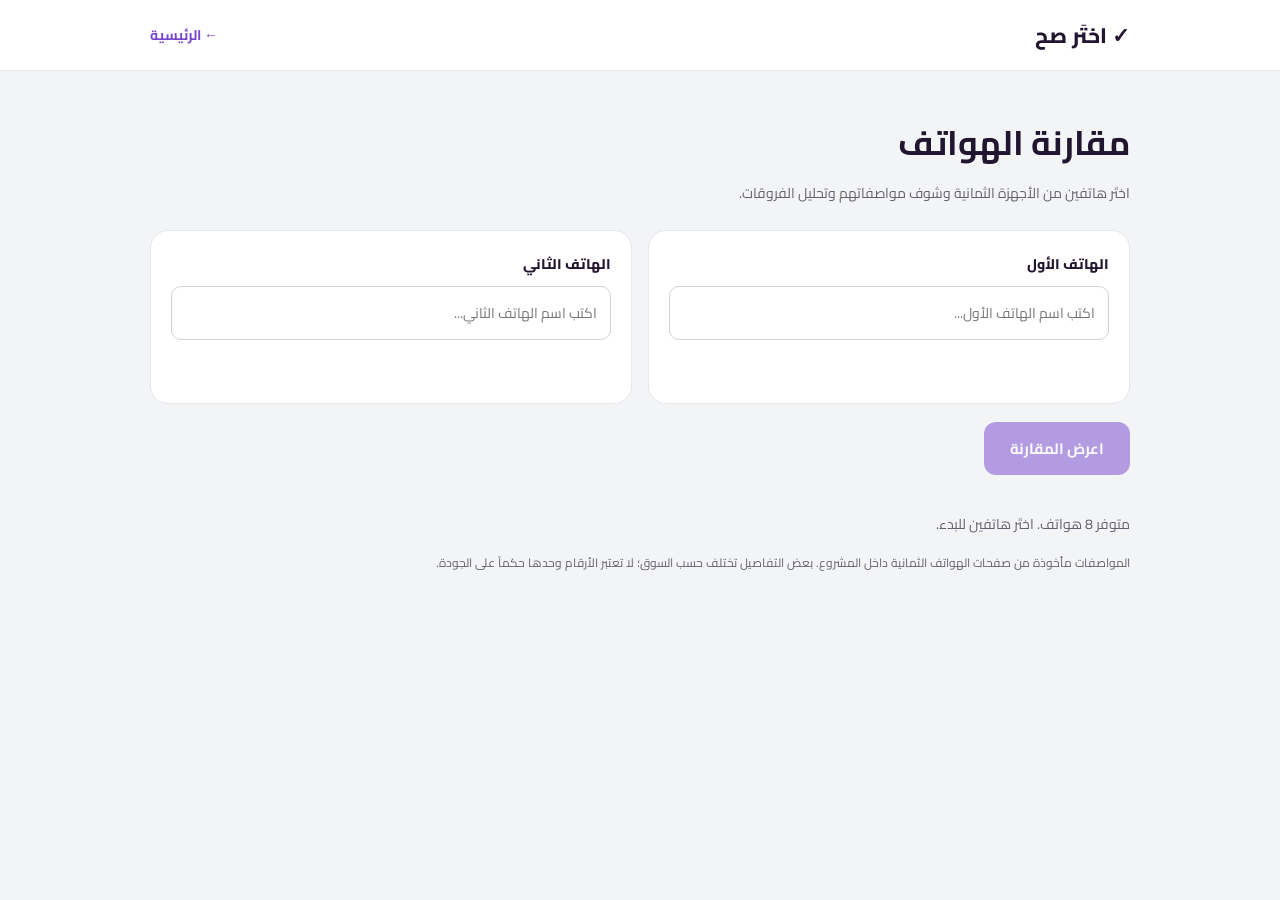
==== compare.html @ b8758ef3 "Add files via upload" ====
<!DOCTYPE html>
<html lang="ar" dir="rtl">
<head>
<meta charset="UTF-8"><meta name="viewport" content="width=device-width, initial-scale=1">
<title>مقارنة الهواتف | اختَر صح</title>
<link href="https://fonts.googleapis.com/css2?family=Cairo:wght@400;600;700;800&display=swap" rel="stylesheet">
<style>
:root{--bg:#f3f4f6;--card:#fff;--ink:#21152f;--muted:#65616f;--purple:#7545ce;--line:#e5e7eb}
*{box-sizing:border-box}body{margin:0;background:var(--bg);color:var(--ink);font-family:Cairo,sans-serif;font-size:14px}a{color:var(--purple)}header{background:#fff;border-bottom:1px solid var(--line)}.wrap{max-width:980px;width:92%;margin:auto}.top{min-height:70px;display:flex;align-items:center;justify-content:space-between;gap:12px}.logo{font-weight:800;font-size:21px;text-decoration:none;color:var(--ink)}.back{text-decoration:none;font-weight:700}main{padding:40px 0 70px}h1{font-size:clamp(24px,4vw,34px);margin:0 0 6px}.subtitle{color:var(--muted);margin:0 0 24px}.pickers{display:grid;grid-template-columns:1fr 1fr;gap:16px}.picker{background:#fff;padding:20px;border:1px solid var(--line);border-radius:18px;min-width:0}.picker label{font-weight:800;display:block;margin-bottom:9px}.picker input{width:100%;padding:13px;border:1px solid #cfd2d9;border-radius:10px;font:inherit;outline:none}.picker input:focus{border-color:var(--purple)}.options{max-height:180px;overflow:auto;margin-top:8px}.option{display:block;width:100%;text-align:right;background:#faf9fd;border:0;border-bottom:1px solid var(--line);padding:10px;cursor:pointer;font:inherit;color:var(--ink)}.option:hover{background:#f0e9ff}.chosen{margin-top:10px;color:var(--purple);font-weight:700;min-height:25px}.action{margin:18px 0 22px;border:0;background:var(--purple);color:white;border-radius:12px;padding:12px 26px;font:700 15px Cairo;cursor:pointer}.action:disabled{opacity:.5;cursor:not-allowed}.message{color:var(--muted);min-height:24px}.comparison{overflow-x:auto;background:#fff;border:1px solid var(--line);border-radius:18px}.comparison table{width:100%;min-width:560px;border-collapse:collapse;table-layout:fixed}.comparison th,.comparison td{border-bottom:1px solid var(--line);padding:14px;text-align:right;vertical-align:top;overflow-wrap:anywhere}.comparison th{background:#f8f6fd;font-size:15px}.comparison th:first-child,.comparison td:first-child{width:23%;font-weight:700}.comparison tr:last-child td{border-bottom:0}.comparison td{line-height:1.8}.comparison .phone-link{font-weight:800;text-decoration:none}.hint{font-size:12px;color:var(--muted);margin-top:12px}@media(max-width:600px){.pickers{grid-template-columns:1fr}main{padding-top:25px}.picker{padding:15px}.comparison th,.comparison td{padding:10px}}
/* صور الأجهزة أعلى أسمائها في جدول المقارنة */
.comparison .phone-photo{display:block;width:100%;height:150px;object-fit:contain;margin:0 auto 10px}
.comparison .phone-placeholder{height:150px;display:flex;align-items:center;justify-content:center;background:#f3f0fa;border-radius:12px;color:#7545ce;font-size:48px;margin-bottom:10px}
.comparison th:not(:first-child){text-align:center}
@media(max-width:600px){.comparison .phone-photo,.comparison .phone-placeholder{height:110px}}

/* قسم التحليل المرئي */
.comparison .phone-photo{max-width:175px}
.radar text{paint-order:stroke;stroke:#fff;stroke-width:3px;stroke-linejoin:round}
.insights{margin:22px 0;background:white;border:1px solid var(--line);border-radius:18px;padding:20px}
.insights h2{margin:0 0 6px;font-size:21px}.insights p{color:var(--muted)}
.radar-legend{display:flex;gap:18px;flex-wrap:wrap;justify-content:center;font-weight:700}
.radar-legend span:before{content:"";display:inline-block;width:12px;height:12px;border-radius:4px;background:var(--dot);margin-left:7px}
.radar{display:block;width:100%;max-width:520px;height:auto;margin:8px auto}
.analysis-grid{display:grid;grid-template-columns:1fr 1fr;gap:12px}.analysis-card{border:1px solid var(--line);border-radius:14px;padding:14px;background:#faf9fd}
.analysis-card h3{margin:0 0 8px;color:var(--purple)}.analysis-card ul{padding-right:20px;margin:0;line-height:2}
@media(max-width:600px){.analysis-grid{grid-template-columns:1fr}.insights{padding:12px}}
</style>
</head>
<body>
<header><div class="wrap top"><a class="logo" href="index.html">✓ اختَر صح</a><a class="back" href="index.html">← الرئيسية</a></div></header>
<main class="wrap">
<h1>مقارنة الهواتف</h1><p class="subtitle">اختَر هاتفين من الأجهزة الثمانية وشوف مواصفاتهم وتحليل الفروقات.</p>
<div class="pickers">
<section class="picker"><label for="search1">الهاتف الأول</label><input id="search1" type="search" autocomplete="off" placeholder="اكتب اسم الهاتف الأول..." aria-controls="options1"><div class="options" id="options1"></div><div class="chosen" id="chosen1"></div></section>
<section class="picker"><label for="search2">الهاتف الثاني</label><input id="search2" type="search" autocomplete="off" placeholder="اكتب اسم الهاتف الثاني..." aria-controls="options2"><div class="options" id="options2"></div><div class="chosen" id="chosen2"></div></section>
</div>
<button id="compareButton" class="action" disabled>اعرض المقارنة</button><p id="message" class="message" role="status">اختَر هاتفين من القائمة للبدء.</p><div id="comparison" class="comparison" hidden></div>
<section class="insights" id="insights" hidden></section><p class="hint">المواصفات مأخوذة من صفحات الهواتف الثمانية داخل المشروع. بعض التفاصيل تختلف حسب السوق؛ لا تعتبر الأرقام وحدها حكماً على الجودة.</p>
</main>
<script>
let phones=[];const selected=[null,null];const button=document.getElementById('compareButton');const msg=document.getElementById('message');const result=document.getElementById('comparison');
const normalize=s=>String(s||'').toLocaleLowerCase().replace(/[\s\-_]+/g,'').replace(/[أإآ]/g,'ا').replace(/ى/g,'ي');
function pick(i,p){selected[i]=p;document.getElementById('search'+(i+1)).value=p.name;document.getElementById('chosen'+(i+1)).textContent='✓ '+p.name;document.getElementById('options'+(i+1)).replaceChildren();button.disabled=!(selected[0]&&selected[1]);result.hidden=true;document.getElementById('insights').hidden=true;msg.textContent='';}
function setup(i){const input=document.getElementById('search'+(i+1)),list=document.getElementById('options'+(i+1));input.addEventListener('input',()=>{selected[i]=null;button.disabled=true;result.hidden=true;document.getElementById('insights').hidden=true;document.getElementById('chosen'+(i+1)).textContent='';list.replaceChildren();const q=normalize(input.value.trim());if(!q)return;const matches=phones.filter(p=>[p.name,p.model,p.brand+' '+p.model,...(p.aliases||[])].some(s=>normalize(s).includes(q))).slice(0,12);if(!matches.length){list.textContent='ما لقينا هاتف بهذا الاسم';return;}matches.forEach(p=>{const b=document.createElement('button');b.type='button';b.className='option';b.textContent=p.name;b.addEventListener('click',()=>pick(i,p));list.appendChild(b);});});}
setup(0);setup(1);
function td(text,tag='td'){const el=document.createElement(tag);el.textContent=text;return el;}
function compare(){const [a,b]=selected;if(!a||!b)return;if(a.id===b.id){msg.textContent='اختَر هاتفين مختلفين حتى نقارن بينهم.';return;}msg.textContent='';const table=document.createElement('table');const head=document.createElement('tr');head.appendChild(td('المواصفة','th'));for(const p of [a,b]){
 const th=document.createElement('th');
 const photo=document.createElement('img');
 photo.className='phone-photo';photo.alt='صورة '+p.name;photo.loading='lazy';
 const placeholder=document.createElement('div');placeholder.className='phone-placeholder';placeholder.textContent='📱';
 // نستخدم فقط مسارات صور محلية معروفة، ولا نجلب صوراً عشوائية من الإنترنت.
 const knownImages={'xiaomi 14t':'xiaomi-14t.png','samsung galaxy s25 ultra':'samsung-s25-ultra.png','iphone 17 pro max':'iphone-17-pro-max.png'};
 const imagePath=knownImages[String(p.name||'').trim().toLowerCase()];
 if(imagePath){photo.src=imagePath;photo.onerror=()=>photo.replaceWith(placeholder);th.appendChild(photo);}
 else th.appendChild(placeholder);
 const link=document.createElement('a');link.className='phone-link';link.textContent=p.name;link.href=p.page||'index.html';
 th.appendChild(link);head.appendChild(th);
}table.appendChild(head);
const keys=[...new Set([...Object.keys(a.specs||{}),...Object.keys(b.specs||{})])];keys.forEach(key=>{const tr=document.createElement('tr');tr.append(td(key),td(a.specs?.[key]||'غير متوفر'),td(b.specs?.[key]||'غير متوفر'));table.appendChild(tr);});const price=p=>p.price_iqd!=null?Number(p.price_iqd).toLocaleString('ar-IQ')+' د.ع':(p.price_note||'لم يُضف السعر بعد');const tr=document.createElement('tr');tr.append(td('السعر في العراق'),td(price(a)),td(price(b)));table.appendChild(tr);result.replaceChildren(table);result.hidden=false;renderInsights(a,b);result.scrollIntoView({behavior:'smooth',block:'nearest'});}

// درجات تقنية تقديرية محسوبة بقواعد معلنة، وليست نتائج اختبارات فعلية.
const metrics=['الأداء','الشاشة','الكاميرات','البطارية','الشحن'];
const clamp=n=>Math.max(0,Math.min(10,n));
const numeric=(s,re)=>{const m=String(s||'').replace(/,/g,'').match(re);return m?Number(m[1]):null};
const field=(p,k)=>String(p.specs?.[k]||'');
function rate(p){
 const cpu=field(p,'المعالج').toLowerCase();
 let performance=null;
 if(cpu.includes('8 elite gen 5'))performance=9.5;
 else if(cpu.includes('8 elite'))performance=9;
 else if(cpu.includes('a19pro')||cpu.includes('a19 pro'))performance=9.3;
 else if(cpu.includes('8300'))performance=7.3;
 const display=field(p,'الشاشة');
 const hz=numeric(display,/(\d{2,3})\s*hz/i);
 const resolution=field(p,'الدقة');
 const dims=resolution.match(/(\d{3,4})\s*[×xX]\s*(\d{3,4})/);
 const pixels=dims?Number(dims[1])*Number(dims[2]):null;
 const screen=hz!=null?clamp(5.5+Math.min(hz,144)/144*2.5+(pixels!=null?(pixels>=4000000?2:pixels>=3000000?1.5:1):0)):null;
 const main=field(p,'الكاميرا الرئيسية'),tele=field(p,'التقريب'),wide=field(p,'الواسعة جداً');
 // درجة تجهيزات التصوير، لا جودة الصور؛ لا تُكافئ زيادة MP تلقائياً.
 const camera=main?clamp(5.5+(tele?1.5:0)+(wide?1:0)+(/ois/i.test(main)?1:0)+(/ois/i.test(tele)?0.5:0)+(/1 بوصة|1\/1\.3/i.test(main)?0.5:0)):null;
 const batteryText=field(p,'البطارية');
 const mah=numeric(batteryText,/(\d{4,5})\s*mah/i);
 const watts=numeric(batteryText,/(\d{2,3})\s*w\b/i);
 const battery=mah!=null?clamp(2+Math.min(mah,8500)/8500*8):null;
 const charging=watts!=null?clamp(2+Math.min(watts,150)/150*8):null;
 return {'الأداء':performance,'الشاشة':screen,'الكاميرات':camera,'البطارية':battery,'الشحن':charging};
}
function renderInsights(a,b){
 const area=document.getElementById('insights');area.replaceChildren();area.hidden=false;
 const h=document.createElement('h2');h.textContent='المقارنة البيانية والتحليل (من 10)';area.appendChild(h);
 const desc=document.createElement('p');desc.textContent='درجات تقديرية للمواصفات المعلنة، وليست اختبارات فعلية. الأداء يعتمد على فئة المعالج، والشاشة على التردد والدقة، والكاميرات على تجهيزات العدسات والتثبيت، والبطارية على السعة، والشحن على القدرة المعلنة. تقييم القيمة مقابل السعر خارج المخطط إلى حين توفر أسعار عراقية موثوقة.';area.appendChild(desc);
 const x=rate(a),y=rate(b),colors=['#7545ce','#f59e0b'];
 const legend=document.createElement('div');legend.className='radar-legend';[a,b].forEach((p,i)=>{const el=document.createElement('span');el.style.setProperty('--dot',colors[i]);el.textContent=p.name;legend.appendChild(el)});area.appendChild(legend);
 const NS='http://www.w3.org/2000/svg';const svg=document.createElementNS(NS,'svg');svg.setAttribute('viewBox','0 0 560 440');svg.setAttribute('class','radar');svg.setAttribute('role','img');svg.setAttribute('aria-label','مخطط خماسي لدرجات تقنية تقديرية من عشرة');
 const add=(tag,attrs,content)=>{const el=document.createElementNS(NS,tag);Object.entries(attrs).forEach(([k,v])=>el.setAttribute(k,v));if(content!=null)el.textContent=content;svg.appendChild(el);return el;};
 const cx=280,cy=218,R=140;const point=(i,r)=>{const ang=-Math.PI/2+i*2*Math.PI/5;return [cx+r*Math.cos(ang),cy+r*Math.sin(ang)]};
 for(let ring=1;ring<=5;ring++)add('polygon',{points:metrics.map((_,i)=>point(i,R*ring/5).join(',')).join(' '),fill:'none',stroke:'#e5e7eb','stroke-width':1.5});
 metrics.forEach((m,i)=>{const [px,py]=point(i,R);add('line',{x1:cx,y1:cy,x2:px,y2:py,stroke:'#d1d5db'});const [tx,ty]=point(i,R+52);add('text',{x:tx,y:ty,'text-anchor':'middle','dominant-baseline':'middle',fill:'#21152f','font-size':'14','font-family':'Cairo'},m)});
 [x,y].forEach((values,j)=>{const valid=metrics.map((m,i)=>values[m]==null?null:point(i,R*values[m]/10));
  if(valid.every(Boolean))add('polygon',{points:valid.map(v=>v.join(',')).join(' '),fill:colors[j],'fill-opacity':'.14',stroke:colors[j],'stroke-width':3});
  else valid.forEach((v,i)=>{if(v&&valid[(i+1)%5])add('line',{x1:v[0],y1:v[1],x2:valid[(i+1)%5][0],y2:valid[(i+1)%5][1],stroke:colors[j],'stroke-width':3});});
  valid.forEach(v=>{if(v)add('circle',{cx:v[0],cy:v[1],r:5,fill:colors[j],stroke:'#fff','stroke-width':2})});
 });area.appendChild(svg);
 const grid=document.createElement('div');grid.className='analysis-grid';
 [a,b].forEach((p,j)=>{const vals=j===0?x:y;const card=document.createElement('div');card.className='analysis-card';const title=document.createElement('h3');title.textContent=p.name;card.appendChild(title);const ul=document.createElement('ul');metrics.forEach(m=>{const li=document.createElement('li');const v=vals[m],other=(j===0?y:x)[m];li.textContent=m+': '+(v==null?'غير محسوب':v.toFixed(1)+'/10'+(other!=null?(v>other?' — أعلى تقديرياً':v<other?' — أقل تقديرياً':' — متساوي'):''));ul.appendChild(li)});card.appendChild(ul);if(p.strengths?.length){const detail=document.createElement('p');detail.textContent='نقاط قوة مذكورة بصفحة الهاتف:';card.appendChild(detail);const extras=document.createElement('ul');p.strengths.slice(0,3).forEach(t=>{const li=document.createElement('li');li.textContent=t;extras.appendChild(li)});card.appendChild(extras)}grid.appendChild(card)});area.appendChild(grid);
 const note=document.createElement('p');note.textContent='مهم: الدرجات تقريبية وفق قواعد ثابتة وليست مراجعة مخبرية. تقييم الكاميرات يعكس تجهيزاتها فقط، وليس جودة الصور. عند غياب أي معلومة نترك درجتها غير محسوبة بدلاً من اختراع رقم. القيمة مقابل السعر تحتاج أسعاراً عراقية موثوقة.';area.appendChild(note);
}

button.addEventListener('click',compare);
const phonesData=[{"id":"xiaomi-17-ultra","name":"Xiaomi 17 Ultra","model":"Xiaomi 17 Ultra","page":"xiaomi-17-ultra.html","image":"xiaomi-17-ultra.png","specs":{"المعالج":"Snapdragon 8 Elite Gen 5 — 3nm","الشاشة":"Xiaomi HyperRGB OLED — 6.9 بوصة، 1–120Hz","الدقة":"2608 × 1200","الذاكرة":"16GB LPDDR5X","التخزين":"512GB / 1TB — UFS 4.1","الكاميرا الرئيسية":"50MP — Light Fusion 1050L، مستشعر 1 بوصة، OIS","التقريب":"200MP Leica — بعد بؤري 75–100mm، OIS","الواسعة جداً":"50MP — زاوية 115°","السيلفي":"50MP — تركيز تلقائي","البطارية":"6000mAh — شحن 90W سلكي و50W لاسلكي","الحماية":"IP68"},"strengths":["مستشعر رئيسي كبير بقياس بوصة واحدة","تقريب بصري مرن وكاميرا تقريب 200MP","معالج رائد وذاكرة UFS 4.1","تصوير فيديو متقدم بدعم 4K و8K"],"weaknesses":["حجم الشاشة الكبير لا يناسب الجميع","دقة الشاشة أقل رقمياً من بعض المنافسين QHD+","الشاحن غير مرفق في بعض الأسواق"]},{"id":"vivo-x300-ultra","name":"vivo X300 Ultra","model":"vivo X300 Ultra","page":"vivo-x300-ultra.html","image":"vivo-x300-ultra.png","specs":{"المعالج":"Snapdragon 8 Elite Gen 5 — 3nm","الشاشة":"AMOLED — 6.82 بوصة، 1–144Hz","الدقة":"3168 × 1440","الذاكرة":"16GB LPDDR5X Ultra Pro","التخزين":"512GB / 1TB — UFS 4.1","الكاميرا الرئيسية":"200MP — عدسة 35mm، OIS","التقريب":"200MP ZEISS APO — عدسة 85mm","الواسعة جداً":"50MP — عدسة واسعة جداً 14mm","السيلفي":"50MP","البطارية":"6600mAh — 100W سلكي و40W لاسلكي","الحماية":"IP68 / IP69"},"strengths":["كاميرا رئيسية 200MP مع عدسات ZEISS","كاميرا تقريب 200MP بتركيز على التصوير البعيد","شاشة عالية الدقة وتردد 144Hz","بطارية 6600mAh وشحن 100W"],"weaknesses":["الوزن يصل إلى 237 غراماً حسب اللون","وحدة الكاميرات الكبيرة قد لا تناسب بعض المستخدمين","سعة التخزين غير قابلة للتوسعة ببطاقة ذاكرة"]},{"id":"honor-magic8-pro","name":"HONOR Magic8 Pro","model":"HONOR Magic8 Pro","page":"honor-magic8-pro.html","image":"honor-magic8-pro.png","specs":{"المعالج":"Snapdragon 8 Elite Gen 5","الشاشة":"شاشة OLED — راجع اختلاف الحجم حسب المنطقة","الدقة":"تختلف الدقة حسب الإصدار والسوق","الذاكرة":"12GB RAM (نسخة الموقع البريطاني)","التخزين":"512GB (نسخة الموقع البريطاني)","الكاميرا الرئيسية":"50MP — مستشعر 1/1.3 بوصة، OIS","التقريب":"200MP — تقريب بصري 3.7×، OIS","الواسعة جداً":"50MP — زاوية 122°","السيلفي":"يرجى الرجوع لصفحة المواصفات الإقليمية","البطارية":"تختلف سعة البطارية والشحن حسب السوق؛ راجع النسخة المحلية","الحماية":"راجع شهادة الحماية للنسخة المحلية"},"strengths":["معالج رائد Snapdragon 8 Elite Gen 5","تقريب بصري 3.7× مع OIS","كاميرا رئيسية 50MP بمستشعر كبير","كاميرا واسعة جداً بزاوية 122°"],"weaknesses":["المواصفات الإقليمية قد تختلف","لا توجد لدينا بيانات موثقة عن سعره العراقي","لا يمكن استنتاج جودة التصوير من الدقة وحدها"]},{"id":"poco-f9-ultra","name":"POCO F9 Ultra","model":"POCO F9 Ultra","page":"poco-f9-ultra.html","image":"poco-f9-ultra.png","specs":{"المعالج":"Snapdragon 8 Elite Gen 5 — 3nm + VisionBoost D8","الشاشة":"AMOLED — 6.9 بوصة، حتى 185Hz","الدقة":"2608 × 1200","الذاكرة":"12GB / 16GB LPDDR5X","التخزين":"256GB / 512GB / 1TB — UFS 4.1","الكاميرا الرئيسية":"200MP — OIS","التقريب":"50MP بيريسكوب — تقريب بصري 5×، OIS","الواسعة جداً":"50MP","السيلفي":"32MP","البطارية":"8050mAh — 100W سلكي و50W لاسلكي","الحماية":"IP68"},"strengths":["شاشة حتى 185Hz في التطبيقات والألعاب المدعومة","بطارية كبيرة جداً بسعة 8050mAh","معالج رائد مع شريحة رسومية إضافية","نظام صوت 2.1 مضبوط من Bose"],"weaknesses":["وزن يقارب 235 غراماً","185Hz غير متاح في كل التطبيقات والألعاب","الحجم الكبير قد يزعج محبي الأجهزة الصغيرة"]},{"id":"realme-gt8-pro","name":"realme GT8 Pro","model":"realme GT8 Pro","page":"realme-gt8-pro.html","image":"realme-gt8-pro.png","specs":{"المعالج":"Snapdragon 8 Elite Gen 5","الشاشة":"AMOLED — 6.79 بوصة، حتى 144Hz","الدقة":"3136 × 1440","الذاكرة":"حتى 16GB RAM","التخزين":"حتى 512GB (تختلف النسخ حسب السوق)","الكاميرا الرئيسية":"50MP — نظام تصوير RICOH GR","التقريب":"200MP بيريسكوب — 65mm، OIS","الواسعة جداً":"50MP","السيلفي":"راجع مواصفات النسخة الإقليمية","البطارية":"7000mAh — 120W سلكي و50W لاسلكي","الحماية":"راجع شهادة الحماية للنسخة المحلية"},"strengths":["معالج رائد قوي","شاشة QHD+ بتردد 144Hz","بطارية 7000mAh وشحن 120W","كاميرا تقريب 200MP مع OIS"],"weaknesses":["قد يكون كبير الحجم للاستخدام بيد واحدة","سرعة الشحن الفعلية تختلف حسب الظروف","التوفر والذاكرة يختلفان بين الأسواق"]},{"id":"xiaomi-14t","brand":"Xiaomi","model":"14T","name":"Xiaomi 14T","aliases":["شاومي 14t","شاومي14تي","xiaomi14t"],"page":"xiaomi-14t.html","image":"xiaomi-14t.png","specs":{"المعالج":"MediaTek Dimensity 8300-Ultra — 4nm","الشاشة":"AMOLED — 6.67 إنچ — 144Hz","الدقة":"2712 × 1220","الذاكرة":"12GB RAM — LPDDR5X","التخزين":"256GB / 512GB — UFS 4.0","الكاميرا الرئيسية":"50MP — Sony IMX906 — OIS","التقريب":"50MP Telephoto — 2x بصري","الواسعة جداً":"12MP Ultra-wide","السيلفي":"32MP","البطارية":"5000mAh — شحن سلكي 67W","الحماية":"IP68 لمقاومة الماء والغبار"},"price_iqd":null,"price_note":"لم يُضف السعر بعد"},{"id":"samsung-s25-ultra","brand":"Samsung","model":"Galaxy S25 Ultra","name":"Samsung Galaxy S25 Ultra","aliases":["سامسونج s25 ultra","اس 25 الترا","s25ultra","galaxy s25 ultra"],"page":"samsung-s25-ultra.html","image":"samsung-s25-ultra.png","specs":{"المعالج":"Snapdragon 8 Elite for Galaxy — 3nm","الشاشة":"Dynamic AMOLED 2X — 6.9 إنچ — 120Hz","الدقة":"1440 × 3120","الذاكرة":"12GB RAM","التخزين":"256GB / 512GB / 1TB — UFS 4.0","الكاميرا الرئيسية":"200MP — OIS","التقريب":"10MP — 3x / 50MP — 5x","الواسعة جداً":"50MP Ultra-wide","السيلفي":"12MP","البطارية":"5000mAh — شحن سلكي 45W","الحماية":"IP68 لمقاومة الماء والغبار"},"price_iqd":null,"price_note":"لم يُضف السعر بعد"},{"id":"iphone-17-pro-max","brand":"Apple","model":"iPhone 17 Pro Max","name":"iPhone 17 Pro Max","aliases":["ايفون 17 برو ماكس","آيفون 17 برو ماكس","iphone17promax","17promax"],"page":"iphone-17-pro-max.html","image":"iphone-17-pro-max.png","specs":{"المعالج":"A19PRO 3nm","الشاشة":"LTPO Super retina XDR OLED 120hz","الدقة":"2868 x 1320 p 6.9","الذاكرة":"RAM:12GB","التخزين":"2TB-1TB-512GB","الكاميرا الرئيسية":"48MP","التقريب":"48MP - بيرسكوب 4X","الواسعة جداً":"48MP","السيلفي":"18MP","البطارية":"4823mah-5088mah-45w سلكي و 25wلا سلكي","الحماية":"IP68 -مع مقاومه ماء تحت عمق 6 امتار لمده 30 دقيقة"},"price_iqd":null,"price_note":"لم يُضف السعر بعد"}];
phones=phonesData;msg.textContent='متوفر '+phones.length+' هواتف. اختَر هاتفين للبدء.';
</script>
</body></html>
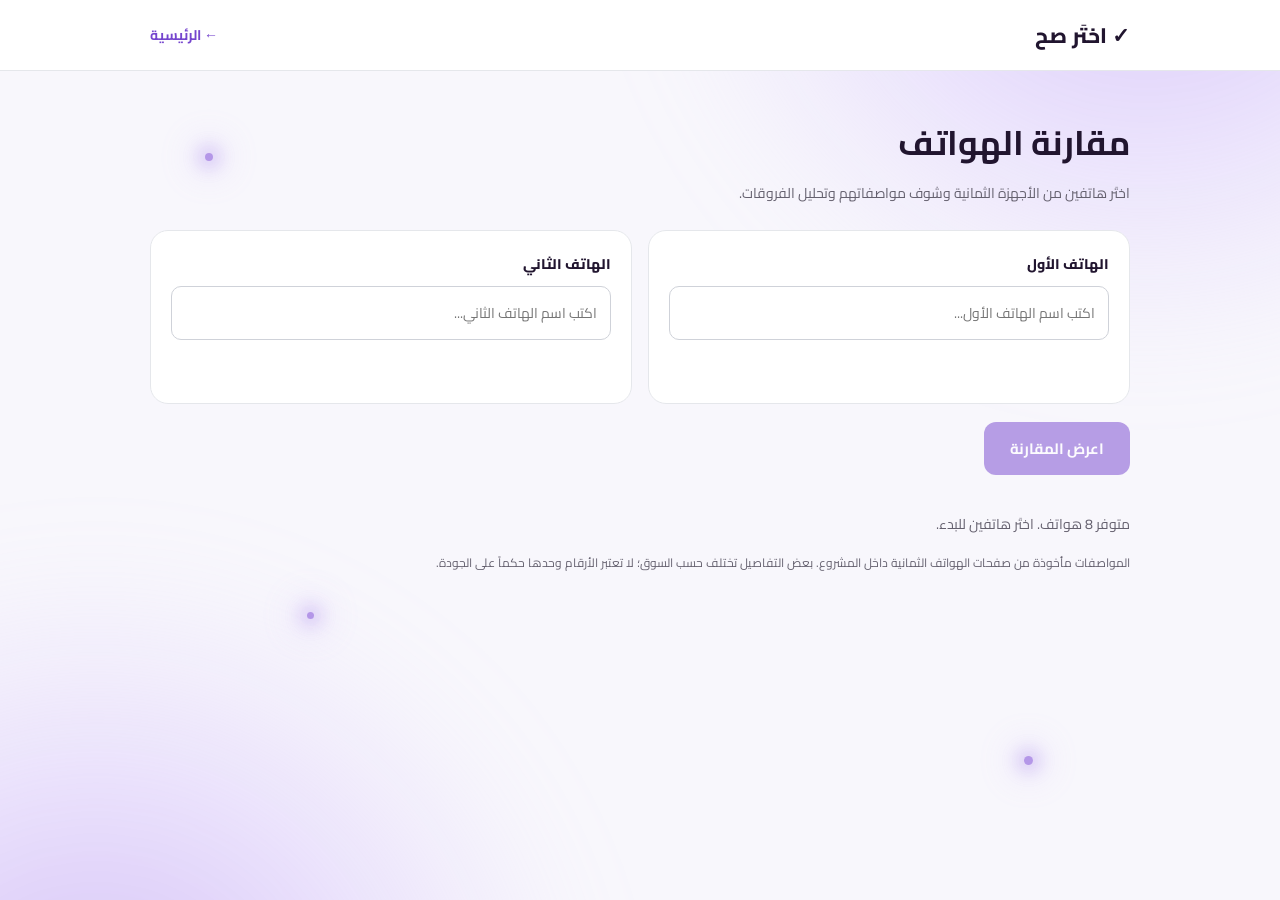
==== commit 1598f857: "Add files via upload" ====
--- a/compare.html
+++ b/compare.html
@@ -24,9 +24,48 @@
 .analysis-grid{display:grid;grid-template-columns:1fr 1fr;gap:12px}.analysis-card{border:1px solid var(--line);border-radius:14px;padding:14px;background:#faf9fd}
 .analysis-card h3{margin:0 0 8px;color:var(--purple)}.analysis-card ul{padding-right:20px;margin:0;line-height:2}
 @media(max-width:600px){.analysis-grid{grid-template-columns:1fr}.insights{padding:12px}}
+
+@media (max-width: 600px) {
+  .comparison {
+    overflow-x: hidden;
+  }
+
+  .comparison table {
+    width: 100%;
+    min-width: 0;
+    table-layout: fixed;
+  }
+
+  .comparison th,
+  .comparison td {
+    padding: 7px 3px;
+    font-size: 10px;
+    line-height: 1.5;
+    overflow-wrap: anywhere;
+    word-break: normal;
+  }
+
+  .comparison th:first-child,
+  .comparison td:first-child {
+    width: 22%;
+    font-size: 10px;
+  }
+
+  .comparison .phone-photo,
+  .comparison .phone-placeholder {
+    height: 75px;
+  }
+
+  .comparison .phone-link {
+    font-size: 11px;
+  }
+}
+
 </style>
+<link rel="stylesheet" href="motion-background.css">
 </head>
 <body>
+<div class="ik-motion" aria-hidden="true"><span class="ik-motion__halo ik-motion__halo--one"></span><span class="ik-motion__halo ik-motion__halo--two"></span><span class="ik-motion__point ik-motion__point--1"></span><span class="ik-motion__point ik-motion__point--2"></span><span class="ik-motion__point ik-motion__point--3"></span><span class="ik-motion__point ik-motion__point--4"></span></div>
 <header><div class="wrap top"><a class="logo" href="index.html">✓ اختَر صح</a><a class="back" href="index.html">← الرئيسية</a></div></header>
 <main class="wrap">
 <h1>مقارنة الهواتف</h1><p class="subtitle">اختَر هاتفين من الأجهزة الثمانية وشوف مواصفاتهم وتحليل الفروقات.</p>
@@ -111,5 +150,22 @@
 button.addEventListener('click',compare);
 const phonesData=[{"id":"xiaomi-17-ultra","name":"Xiaomi 17 Ultra","model":"Xiaomi 17 Ultra","page":"xiaomi-17-ultra.html","image":"xiaomi-17-ultra.png","specs":{"المعالج":"Snapdragon 8 Elite Gen 5 — 3nm","الشاشة":"Xiaomi HyperRGB OLED — 6.9 بوصة، 1–120Hz","الدقة":"2608 × 1200","الذاكرة":"16GB LPDDR5X","التخزين":"512GB / 1TB — UFS 4.1","الكاميرا الرئيسية":"50MP — Light Fusion 1050L، مستشعر 1 بوصة، OIS","التقريب":"200MP Leica — بعد بؤري 75–100mm، OIS","الواسعة جداً":"50MP — زاوية 115°","السيلفي":"50MP — تركيز تلقائي","البطارية":"6000mAh — شحن 90W سلكي و50W لاسلكي","الحماية":"IP68"},"strengths":["مستشعر رئيسي كبير بقياس بوصة واحدة","تقريب بصري مرن وكاميرا تقريب 200MP","معالج رائد وذاكرة UFS 4.1","تصوير فيديو متقدم بدعم 4K و8K"],"weaknesses":["حجم الشاشة الكبير لا يناسب الجميع","دقة الشاشة أقل رقمياً من بعض المنافسين QHD+","الشاحن غير مرفق في بعض الأسواق"]},{"id":"vivo-x300-ultra","name":"vivo X300 Ultra","model":"vivo X300 Ultra","page":"vivo-x300-ultra.html","image":"vivo-x300-ultra.png","specs":{"المعالج":"Snapdragon 8 Elite Gen 5 — 3nm","الشاشة":"AMOLED — 6.82 بوصة، 1–144Hz","الدقة":"3168 × 1440","الذاكرة":"16GB LPDDR5X Ultra Pro","التخزين":"512GB / 1TB — UFS 4.1","الكاميرا الرئيسية":"200MP — عدسة 35mm، OIS","التقريب":"200MP ZEISS APO — عدسة 85mm","الواسعة جداً":"50MP — عدسة واسعة جداً 14mm","السيلفي":"50MP","البطارية":"6600mAh — 100W سلكي و40W لاسلكي","الحماية":"IP68 / IP69"},"strengths":["كاميرا رئيسية 200MP مع عدسات ZEISS","كاميرا تقريب 200MP بتركيز على التصوير البعيد","شاشة عالية الدقة وتردد 144Hz","بطارية 6600mAh وشحن 100W"],"weaknesses":["الوزن يصل إلى 237 غراماً حسب اللون","وحدة الكاميرات الكبيرة قد لا تناسب بعض المستخدمين","سعة التخزين غير قابلة للتوسعة ببطاقة ذاكرة"]},{"id":"honor-magic8-pro","name":"HONOR Magic8 Pro","model":"HONOR Magic8 Pro","page":"honor-magic8-pro.html","image":"honor-magic8-pro.png","specs":{"المعالج":"Snapdragon 8 Elite Gen 5","الشاشة":"شاشة OLED — راجع اختلاف الحجم حسب المنطقة","الدقة":"تختلف الدقة حسب الإصدار والسوق","الذاكرة":"12GB RAM (نسخة الموقع البريطاني)","التخزين":"512GB (نسخة الموقع البريطاني)","الكاميرا الرئيسية":"50MP — مستشعر 1/1.3 بوصة، OIS","التقريب":"200MP — تقريب بصري 3.7×، OIS","الواسعة جداً":"50MP — زاوية 122°","السيلفي":"يرجى الرجوع لصفحة المواصفات الإقليمية","البطارية":"تختلف سعة البطارية والشحن حسب السوق؛ راجع النسخة المحلية","الحماية":"راجع شهادة الحماية للنسخة المحلية"},"strengths":["معالج رائد Snapdragon 8 Elite Gen 5","تقريب بصري 3.7× مع OIS","كاميرا رئيسية 50MP بمستشعر كبير","كاميرا واسعة جداً بزاوية 122°"],"weaknesses":["المواصفات الإقليمية قد تختلف","لا توجد لدينا بيانات موثقة عن سعره العراقي","لا يمكن استنتاج جودة التصوير من الدقة وحدها"]},{"id":"poco-f9-ultra","name":"POCO F9 Ultra","model":"POCO F9 Ultra","page":"poco-f9-ultra.html","image":"poco-f9-ultra.png","specs":{"المعالج":"Snapdragon 8 Elite Gen 5 — 3nm + VisionBoost D8","الشاشة":"AMOLED — 6.9 بوصة، حتى 185Hz","الدقة":"2608 × 1200","الذاكرة":"12GB / 16GB LPDDR5X","التخزين":"256GB / 512GB / 1TB — UFS 4.1","الكاميرا الرئيسية":"200MP — OIS","التقريب":"50MP بيريسكوب — تقريب بصري 5×، OIS","الواسعة جداً":"50MP","السيلفي":"32MP","البطارية":"8050mAh — 100W سلكي و50W لاسلكي","الحماية":"IP68"},"strengths":["شاشة حتى 185Hz في التطبيقات والألعاب المدعومة","بطارية كبيرة جداً بسعة 8050mAh","معالج رائد مع شريحة رسومية إضافية","نظام صوت 2.1 مضبوط من Bose"],"weaknesses":["وزن يقارب 235 غراماً","185Hz غير متاح في كل التطبيقات والألعاب","الحجم الكبير قد يزعج محبي الأجهزة الصغيرة"]},{"id":"realme-gt8-pro","name":"realme GT8 Pro","model":"realme GT8 Pro","page":"realme-gt8-pro.html","image":"realme-gt8-pro.png","specs":{"المعالج":"Snapdragon 8 Elite Gen 5","الشاشة":"AMOLED — 6.79 بوصة، حتى 144Hz","الدقة":"3136 × 1440","الذاكرة":"حتى 16GB RAM","التخزين":"حتى 512GB (تختلف النسخ حسب السوق)","الكاميرا الرئيسية":"50MP — نظام تصوير RICOH GR","التقريب":"200MP بيريسكوب — 65mm، OIS","الواسعة جداً":"50MP","السيلفي":"راجع مواصفات النسخة الإقليمية","البطارية":"7000mAh — 120W سلكي و50W لاسلكي","الحماية":"راجع شهادة الحماية للنسخة المحلية"},"strengths":["معالج رائد قوي","شاشة QHD+ بتردد 144Hz","بطارية 7000mAh وشحن 120W","كاميرا تقريب 200MP مع OIS"],"weaknesses":["قد يكون كبير الحجم للاستخدام بيد واحدة","سرعة الشحن الفعلية تختلف حسب الظروف","التوفر والذاكرة يختلفان بين الأسواق"]},{"id":"xiaomi-14t","brand":"Xiaomi","model":"14T","name":"Xiaomi 14T","aliases":["شاومي 14t","شاومي14تي","xiaomi14t"],"page":"xiaomi-14t.html","image":"xiaomi-14t.png","specs":{"المعالج":"MediaTek Dimensity 8300-Ultra — 4nm","الشاشة":"AMOLED — 6.67 إنچ — 144Hz","الدقة":"2712 × 1220","الذاكرة":"12GB RAM — LPDDR5X","التخزين":"256GB / 512GB — UFS 4.0","الكاميرا الرئيسية":"50MP — Sony IMX906 — OIS","التقريب":"50MP Telephoto — 2x بصري","الواسعة جداً":"12MP Ultra-wide","السيلفي":"32MP","البطارية":"5000mAh — شحن سلكي 67W","الحماية":"IP68 لمقاومة الماء والغبار"},"price_iqd":null,"price_note":"لم يُضف السعر بعد"},{"id":"samsung-s25-ultra","brand":"Samsung","model":"Galaxy S25 Ultra","name":"Samsung Galaxy S25 Ultra","aliases":["سامسونج s25 ultra","اس 25 الترا","s25ultra","galaxy s25 ultra"],"page":"samsung-s25-ultra.html","image":"samsung-s25-ultra.png","specs":{"المعالج":"Snapdragon 8 Elite for Galaxy — 3nm","الشاشة":"Dynamic AMOLED 2X — 6.9 إنچ — 120Hz","الدقة":"1440 × 3120","الذاكرة":"12GB RAM","التخزين":"256GB / 512GB / 1TB — UFS 4.0","الكاميرا الرئيسية":"200MP — OIS","التقريب":"10MP — 3x / 50MP — 5x","الواسعة جداً":"50MP Ultra-wide","السيلفي":"12MP","البطارية":"5000mAh — شحن سلكي 45W","الحماية":"IP68 لمقاومة الماء والغبار"},"price_iqd":null,"price_note":"لم يُضف السعر بعد"},{"id":"iphone-17-pro-max","brand":"Apple","model":"iPhone 17 Pro Max","name":"iPhone 17 Pro Max","aliases":["ايفون 17 برو ماكس","آيفون 17 برو ماكس","iphone17promax","17promax"],"page":"iphone-17-pro-max.html","image":"iphone-17-pro-max.png","specs":{"المعالج":"A19PRO 3nm","الشاشة":"LTPO Super retina XDR OLED 120hz","الدقة":"2868 x 1320 p 6.9","الذاكرة":"RAM:12GB","التخزين":"2TB-1TB-512GB","الكاميرا الرئيسية":"48MP","التقريب":"48MP - بيرسكوب 4X","الواسعة جداً":"48MP","السيلفي":"18MP","البطارية":"4823mah-5088mah-45w سلكي و 25wلا سلكي","الحماية":"IP68 -مع مقاومه ماء تحت عمق 6 امتار لمده 30 دقيقة"},"price_iqd":null,"price_note":"لم يُضف السعر بعد"}];
 phones=phonesData;msg.textContent='متوفر '+phones.length+' هواتف. اختَر هاتفين للبدء.';
+
+window.addEventListener("load", () => {
+  const phoneId = new URLSearchParams(
+    window.location.search
+  ).get("phone");
+
+  if (!phoneId) return;
+
+  const phone = phones.find(p =>
+    p.id === phoneId || p.page === phoneId + ".html"
+  );
+
+  if (phone) {
+    pick(0, phone);
+  }
+});
+
 </script>
 </body></html>
--- a/motion-background.css
+++ b/motion-background.css
@@ -0,0 +1,29 @@
+/* اختَر صح — خلفية موشن موحّدة، بدون صور أو JavaScript */
+html { background: #f8f7fc; }
+body { isolation: isolate; background: transparent !important; min-height: 100vh; }
+/* الطبقة الخلفية ثابتة خلف المحتوى ولا تستقبل اللمس */
+.ik-motion { position: fixed; inset: 0; overflow: hidden; pointer-events: none; z-index: -1; background: #f8f7fc; }
+.ik-motion__halo { position:absolute; width:75vmax; height:75vmax; border-radius:50%; filter:blur(55px); will-change:transform; }
+.ik-motion__halo--one { top:-48vmax; right:-27vmax; background:radial-gradient(circle,rgba(164,121,242,.42) 0%,rgba(209,187,255,.30) 44%,transparent 72%); animation:ik-drift-a 19s ease-in-out infinite alternate; }
+.ik-motion__halo--two { bottom:-50vmax; left:-30vmax; background:radial-gradient(circle,rgba(151,104,235,.40) 0%,rgba(206,180,255,.29) 44%,transparent 72%); animation:ik-drift-b 23s ease-in-out infinite alternate; }
+.ik-motion__point { position:absolute; border-radius:50%; background:rgba(126,75,215,.56); box-shadow:0 0 15px 8px rgba(153,108,233,.23),0 0 34px 16px rgba(180,147,246,.12); animation:ik-float 12s ease-in-out infinite alternate; }
+.ik-motion__point--1 { width:8px;height:8px;top:17%;left:16%; }
+.ik-motion__point--2 { width:11px;height:11px;top:36%;left:76%;animation-delay:-4s; }
+.ik-motion__point--3 { width:7px;height:7px;top:68%;left:24%;animation-delay:-7s; }
+.ik-motion__point--4 { width:9px;height:9px;top:84%;left:80%;animation-delay:-9s; }
+body > header,body > main,body > footer { position:relative; z-index:1; }
+/* نترك البطاقات البيضاء كما هي؛ نزيل فقط الخلفية الثابتة لقسم المقدمة */
+body .hero { background: transparent; }
+@keyframes ik-drift-a { to {transform:translate(-12%,16%) scale(1.12);} }
+@keyframes ik-drift-b { to {transform:translate(14%,-13%) scale(1.12);} }
+@keyframes ik-float { to {transform:translate(18px,-25px);} }
+@media (max-width: 700px) {
+ .ik-motion__halo { width:135vw;height:135vw;filter:blur(25px); }
+ .ik-motion__halo--one {top:-16vw;right:-63vw;background:radial-gradient(circle,rgba(160,113,244,.58),rgba(199,174,255,.39) 45%,transparent 76%);}
+ .ik-motion__halo--two {bottom:-30vw;left:-62vw;background:radial-gradient(circle,rgba(142,95,237,.53),rgba(205,184,255,.36) 46%,transparent 76%);}
+ .ik-motion__point--1 {width:10px;height:10px;}
+ .ik-motion__point--2 {width:13px;height:13px;}
+ .ik-motion__point--3 {width:9px;height:9px;}
+ .ik-motion__point--4 {width:11px;height:11px;}
+}
+@media (prefers-reduced-motion: reduce) { .ik-motion__halo,.ik-motion__point { animation:none !important; will-change:auto; } }
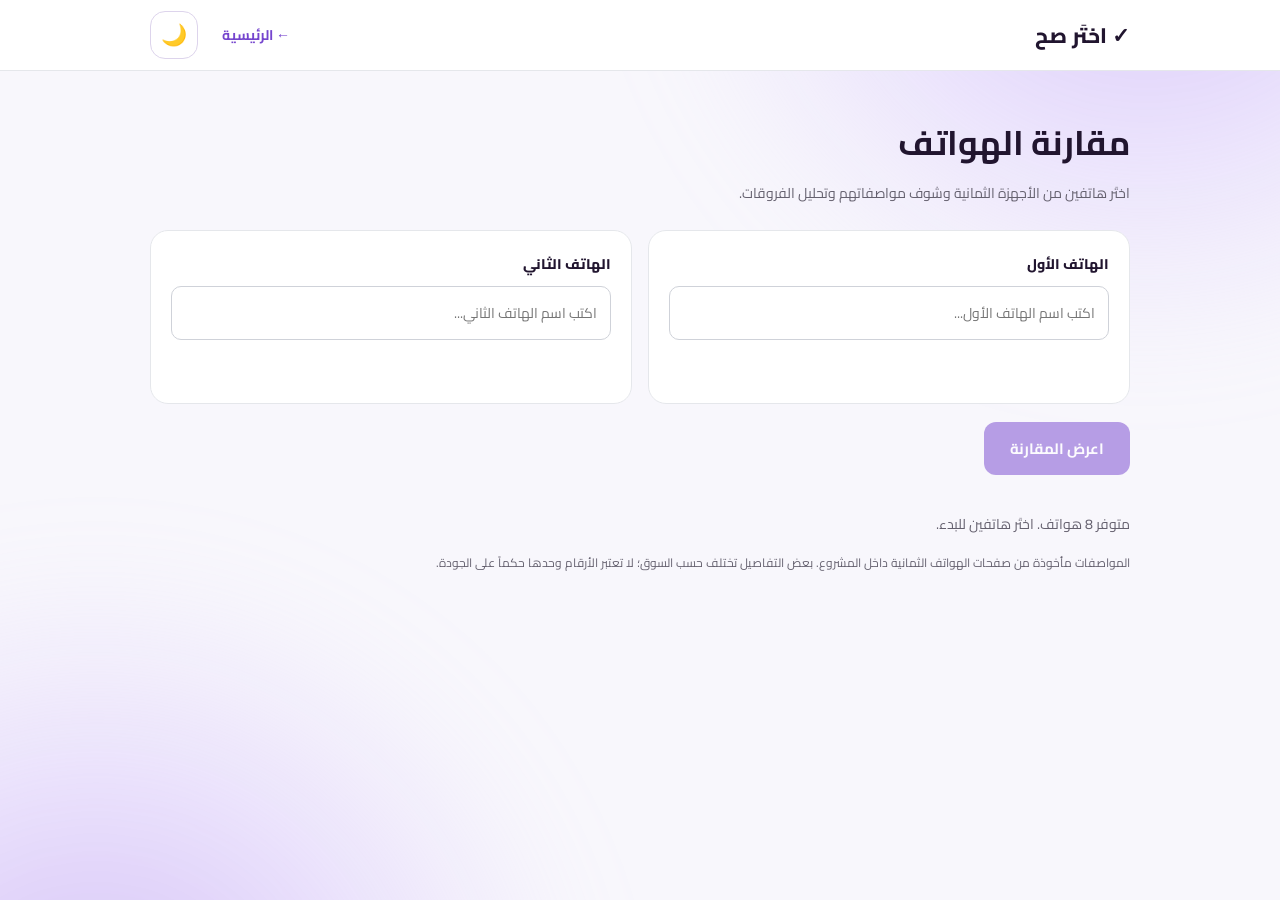
==== commit b4ed1c15: "Add files via upload" ====
--- a/compare.html
+++ b/compare.html
@@ -1,9 +1,11 @@
 <!DOCTYPE html>
 <html lang="ar" dir="rtl">
 <head>
+<script>try{const t=localStorage.getItem('siteTheme');document.documentElement.dataset.theme=(t==='dark'||t==='light')?t:(matchMedia('(prefers-color-scheme: dark)').matches?'dark':'light')}catch(e){document.documentElement.dataset.theme='light'}</script>
 <meta charset="UTF-8"><meta name="viewport" content="width=device-width, initial-scale=1">
 <title>مقارنة الهواتف | اختَر صح</title>
 <link href="https://fonts.googleapis.com/css2?family=Cairo:wght@400;600;700;800&display=swap" rel="stylesheet">
+
 <style>
 :root{--bg:#f3f4f6;--card:#fff;--ink:#21152f;--muted:#65616f;--purple:#7545ce;--line:#e5e7eb}
 *{box-sizing:border-box}body{margin:0;background:var(--bg);color:var(--ink);font-family:Cairo,sans-serif;font-size:14px}a{color:var(--purple)}header{background:#fff;border-bottom:1px solid var(--line)}.wrap{max-width:980px;width:92%;margin:auto}.top{min-height:70px;display:flex;align-items:center;justify-content:space-between;gap:12px}.logo{font-weight:800;font-size:21px;text-decoration:none;color:var(--ink)}.back{text-decoration:none;font-weight:700}main{padding:40px 0 70px}h1{font-size:clamp(24px,4vw,34px);margin:0 0 6px}.subtitle{color:var(--muted);margin:0 0 24px}.pickers{display:grid;grid-template-columns:1fr 1fr;gap:16px}.picker{background:#fff;padding:20px;border:1px solid var(--line);border-radius:18px;min-width:0}.picker label{font-weight:800;display:block;margin-bottom:9px}.picker input{width:100%;padding:13px;border:1px solid #cfd2d9;border-radius:10px;font:inherit;outline:none}.picker input:focus{border-color:var(--purple)}.options{max-height:180px;overflow:auto;margin-top:8px}.option{display:block;width:100%;text-align:right;background:#faf9fd;border:0;border-bottom:1px solid var(--line);padding:10px;cursor:pointer;font:inherit;color:var(--ink)}.option:hover{background:#f0e9ff}.chosen{margin-top:10px;color:var(--purple);font-weight:700;min-height:25px}.action{margin:18px 0 22px;border:0;background:var(--purple);color:white;border-radius:12px;padding:12px 26px;font:700 15px Cairo;cursor:pointer}.action:disabled{opacity:.5;cursor:not-allowed}.message{color:var(--muted);min-height:24px}.comparison{overflow-x:auto;background:#fff;border:1px solid var(--line);border-radius:18px}.comparison table{width:100%;min-width:560px;border-collapse:collapse;table-layout:fixed}.comparison th,.comparison td{border-bottom:1px solid var(--line);padding:14px;text-align:right;vertical-align:top;overflow-wrap:anywhere}.comparison th{background:#f8f6fd;font-size:15px}.comparison th:first-child,.comparison td:first-child{width:23%;font-weight:700}.comparison tr:last-child td{border-bottom:0}.comparison td{line-height:1.8}.comparison .phone-link{font-weight:800;text-decoration:none}.hint{font-size:12px;color:var(--muted);margin-top:12px}@media(max-width:600px){.pickers{grid-template-columns:1fr}main{padding-top:25px}.picker{padding:15px}.comparison th,.comparison td{padding:10px}}
@@ -60,27 +62,56 @@
     font-size: 11px;
   }
 }
-
+.spec-winner {
+  background: #e8f8ed !important;
+  color: #176b38 !important;
+  font-weight: 700;
+  box-shadow: inset 0 0 0 1px #a8dfb7;
+}
+.pickers[hidden],
+.action[hidden],
+#newCompare[hidden],
+.comparison[hidden],
+.insights[hidden] {
+  display: none !important;
+}
+.top {
+  justify-content: space-between;
+}
+
+.top .back {
+  margin-right: auto;
+  margin-left: 12px;
+}
+
+.top #themeToggle {
+  flex-shrink: 0;
+}
 </style>
 <link rel="stylesheet" href="motion-background.css">
+<link rel="stylesheet" href="theme.css">
 </head>
 <body>
-<div class="ik-motion" aria-hidden="true"><span class="ik-motion__halo ik-motion__halo--one"></span><span class="ik-motion__halo ik-motion__halo--two"></span><span class="ik-motion__point ik-motion__point--1"></span><span class="ik-motion__point ik-motion__point--2"></span><span class="ik-motion__point ik-motion__point--3"></span><span class="ik-motion__point ik-motion__point--4"></span></div>
-<header><div class="wrap top"><a class="logo" href="index.html">✓ اختَر صح</a><a class="back" href="index.html">← الرئيسية</a></div></header>
+  <div class="ik-motion" aria-hidden="true"><span class="ik-motion__halo ik-motion__halo--one"></span><span class="ik-motion__halo ik-motion__halo--two"></span><span class="ik-motion__point ik-motion__point--1"></span><span class="ik-motion__point ik-motion__point--2"></span><span class="ik-motion__point ik-motion__point--3"></span><span class="ik-motion__point ik-motion__point--4"></span></div>
+<header><div class="wrap top"><a class="logo" href="index.html">✓ اختَر صح</a><a class="back" href="index.html">← الرئيسية</a> <button id="themeToggle" type="button" aria-label="تبديل الوضع الليلي">
+  🌙
+</button></div></header>
 <main class="wrap">
 <h1>مقارنة الهواتف</h1><p class="subtitle">اختَر هاتفين من الأجهزة الثمانية وشوف مواصفاتهم وتحليل الفروقات.</p>
 <div class="pickers">
 <section class="picker"><label for="search1">الهاتف الأول</label><input id="search1" type="search" autocomplete="off" placeholder="اكتب اسم الهاتف الأول..." aria-controls="options1"><div class="options" id="options1"></div><div class="chosen" id="chosen1"></div></section>
 <section class="picker"><label for="search2">الهاتف الثاني</label><input id="search2" type="search" autocomplete="off" placeholder="اكتب اسم الهاتف الثاني..." aria-controls="options2"><div class="options" id="options2"></div><div class="chosen" id="chosen2"></div></section>
 </div>
-<button id="compareButton" class="action" disabled>اعرض المقارنة</button><p id="message" class="message" role="status">اختَر هاتفين من القائمة للبدء.</p><div id="comparison" class="comparison" hidden></div>
+<button id="compareButton" class="action" disabled>اعرض المقارنة</button><p id="message" class="message" role="status">اختَر هاتفين من القائمة للبدء.</p><button id="newCompare" class="action" hidden>
+  ⇄ مقارنة جديدة
+</button><div id="comparison" class="comparison" hidden></div>
 <section class="insights" id="insights" hidden></section><p class="hint">المواصفات مأخوذة من صفحات الهواتف الثمانية داخل المشروع. بعض التفاصيل تختلف حسب السوق؛ لا تعتبر الأرقام وحدها حكماً على الجودة.</p>
 </main>
 <script>
 let phones=[];const selected=[null,null];const button=document.getElementById('compareButton');const msg=document.getElementById('message');const result=document.getElementById('comparison');
 const normalize=s=>String(s||'').toLocaleLowerCase().replace(/[\s\-_]+/g,'').replace(/[أإآ]/g,'ا').replace(/ى/g,'ي');
 function pick(i,p){selected[i]=p;document.getElementById('search'+(i+1)).value=p.name;document.getElementById('chosen'+(i+1)).textContent='✓ '+p.name;document.getElementById('options'+(i+1)).replaceChildren();button.disabled=!(selected[0]&&selected[1]);result.hidden=true;document.getElementById('insights').hidden=true;msg.textContent='';}
-function setup(i){const input=document.getElementById('search'+(i+1)),list=document.getElementById('options'+(i+1));input.addEventListener('input',()=>{selected[i]=null;button.disabled=true;result.hidden=true;document.getElementById('insights').hidden=true;document.getElementById('chosen'+(i+1)).textContent='';list.replaceChildren();const q=normalize(input.value.trim());if(!q)return;const matches=phones.filter(p=>[p.name,p.model,p.brand+' '+p.model,...(p.aliases||[])].some(s=>normalize(s).includes(q))).slice(0,12);if(!matches.length){list.textContent='ما لقينا هاتف بهذا الاسم';return;}matches.forEach(p=>{const b=document.createElement('button');b.type='button';b.className='option';b.textContent=p.name;b.addEventListener('click',()=>pick(i,p));list.appendChild(b);});});}
+function setup(i){const input=document.getElementById('search'+(i+1)),list=document.getElementById('options'+(i+1));input.addEventListener('input',()=>{selected[i]=null;button.disabled=true;result.hidden=true;document.getElementById('insights').hidden=true;document.getElementById('chosen'+(i+1)).textContent='';list.replaceChildren();const q=normalize(input.value.trim());if(!q)return;const matches=phones.filter(p=>[p.name,p.model,(p.brand || '')+' '+p.model,...(p.aliases||[])].some(s=>normalize(s).includes(q))).slice(0,12);if(!matches.length){list.textContent='ما لقينا هاتف بهذا الاسم';return;}matches.forEach(p=>{const b=document.createElement('button');b.type='button';b.className='option';b.textContent=p.name;b.addEventListener('click',()=>pick(i,p));list.appendChild(b);});});}
 setup(0);setup(1);
 function td(text,tag='td'){const el=document.createElement(tag);el.textContent=text;return el;}
 function compare(){const [a,b]=selected;if(!a||!b)return;if(a.id===b.id){msg.textContent='اختَر هاتفين مختلفين حتى نقارن بينهم.';return;}msg.textContent='';const table=document.createElement('table');const head=document.createElement('tr');head.appendChild(td('المواصفة','th'));for(const p of [a,b]){
@@ -88,16 +119,79 @@
  const photo=document.createElement('img');
  photo.className='phone-photo';photo.alt='صورة '+p.name;photo.loading='lazy';
  const placeholder=document.createElement('div');placeholder.className='phone-placeholder';placeholder.textContent='📱';
- // نستخدم فقط مسارات صور محلية معروفة، ولا نجلب صوراً عشوائية من الإنترنت.
- const knownImages={'xiaomi 14t':'xiaomi-14t.png','samsung galaxy s25 ultra':'samsung-s25-ultra.png','iphone 17 pro max':'iphone-17-pro-max.png'};
- const imagePath=knownImages[String(p.name||'').trim().toLowerCase()];
- if(imagePath){photo.src=imagePath;photo.onerror=()=>photo.replaceWith(placeholder);th.appendChild(photo);}
- else th.appendChild(placeholder);
+ const imagePath = p.image || '';
+ if (imagePath) {
+   photo.src = imagePath;
+   photo.onerror = () => { photo.onerror = null; photo.src = 'phone-placeholder.svg'; };
+   th.appendChild(photo);
+ } else { th.appendChild(placeholder); }
  const link=document.createElement('a');link.className='phone-link';link.textContent=p.name;link.href=p.page||'index.html';
  th.appendChild(link);head.appendChild(th);
 }table.appendChild(head);
-const keys=[...new Set([...Object.keys(a.specs||{}),...Object.keys(b.specs||{})])];keys.forEach(key=>{const tr=document.createElement('tr');tr.append(td(key),td(a.specs?.[key]||'غير متوفر'),td(b.specs?.[key]||'غير متوفر'));table.appendChild(tr);});const price=p=>p.price_iqd!=null?Number(p.price_iqd).toLocaleString('ar-IQ')+' د.ع':(p.price_note||'لم يُضف السعر بعد');const tr=document.createElement('tr');tr.append(td('السعر في العراق'),td(price(a)),td(price(b)));table.appendChild(tr);result.replaceChildren(table);result.hidden=false;renderInsights(a,b);result.scrollIntoView({behavior:'smooth',block:'nearest'});}
-
+const keys = [...new Set([
+  ...Object.keys(a.specs || {}),
+  ...Object.keys(b.specs || {})
+])];
+
+function getCompareValue(key, value) {
+  if (!value || typeof value !== 'string') return null;
+
+  const text = value.replace(/,/g, '');
+
+  if (key === 'البطارية') {
+    const m = text.match(/(\d{4,5})\s*mAh/i);
+    return m ? Number(m[1]) : null;
+  }
+
+  if (key === 'الشاشة') {
+    const matches = [...text.matchAll(/(\d{2,3})\s*Hz/gi)];
+    return matches.length
+      ? Math.max(...matches.map(m => Number(m[1])))
+      : null;
+  }
+
+  if (key === 'الدقة') {
+    const m = text.match(/(\d{3,4})\s*[×xX]\s*(\d{3,4})/);
+    return m ? Number(m[1]) * Number(m[2]) : null;
+  }
+
+  if (key === 'الذاكرة') {
+    const m = text.match(/(\d+)\s*GB/i);
+    return m ? Number(m[1]) : null;
+  }
+
+  if (key === 'التخزين') {
+    const sizes = [...text.matchAll(/(\d+)\s*(TB|GB)/gi)]
+      .map(m => Number(m[1]) * (m[2].toUpperCase() === 'TB' ? 1024 : 1));
+    return sizes.length ? Math.max(...sizes) : null;
+  }
+
+  return null;
+}
+
+keys.forEach(key => {
+  const tr = document.createElement('tr');
+
+  const valueA = a.specs?.[key] || 'غير متوفر';
+  const valueB = b.specs?.[key] || 'غير متوفر';
+
+  const cellA = td(valueA);
+  const cellB = td(valueB);
+
+  const numA = getCompareValue(key, valueA);
+  const numB = getCompareValue(key, valueB);
+
+  if (numA !== null && numB !== null && numA !== numB) {
+    if (numA > numB) {
+      cellA.classList.add('spec-winner');
+    } else {
+      cellB.classList.add('spec-winner');
+    }
+  }
+
+  tr.append(td(key), cellA, cellB);
+  table.appendChild(tr);
+});
 // درجات تقنية تقديرية محسوبة بقواعد معلنة، وليست نتائج اختبارات فعلية.
 const metrics=['الأداء','الشاشة','الكاميرات','البطارية','الشحن'];
 const clamp=n=>Math.max(0,Math.min(10,n));
@@ -147,10 +241,27 @@
  const note=document.createElement('p');note.textContent='مهم: الدرجات تقريبية وفق قواعد ثابتة وليست مراجعة مخبرية. تقييم الكاميرات يعكس تجهيزاتها فقط، وليس جودة الصور. عند غياب أي معلومة نترك درجتها غير محسوبة بدلاً من اختراع رقم. القيمة مقابل السعر تحتاج أسعاراً عراقية موثوقة.';area.appendChild(note);
 }
 
-button.addEventListener('click',compare);
-const phonesData=[{"id":"xiaomi-17-ultra","name":"Xiaomi 17 Ultra","model":"Xiaomi 17 Ultra","page":"xiaomi-17-ultra.html","image":"xiaomi-17-ultra.png","specs":{"المعالج":"Snapdragon 8 Elite Gen 5 — 3nm","الشاشة":"Xiaomi HyperRGB OLED — 6.9 بوصة، 1–120Hz","الدقة":"2608 × 1200","الذاكرة":"16GB LPDDR5X","التخزين":"512GB / 1TB — UFS 4.1","الكاميرا الرئيسية":"50MP — Light Fusion 1050L، مستشعر 1 بوصة، OIS","التقريب":"200MP Leica — بعد بؤري 75–100mm، OIS","الواسعة جداً":"50MP — زاوية 115°","السيلفي":"50MP — تركيز تلقائي","البطارية":"6000mAh — شحن 90W سلكي و50W لاسلكي","الحماية":"IP68"},"strengths":["مستشعر رئيسي كبير بقياس بوصة واحدة","تقريب بصري مرن وكاميرا تقريب 200MP","معالج رائد وذاكرة UFS 4.1","تصوير فيديو متقدم بدعم 4K و8K"],"weaknesses":["حجم الشاشة الكبير لا يناسب الجميع","دقة الشاشة أقل رقمياً من بعض المنافسين QHD+","الشاحن غير مرفق في بعض الأسواق"]},{"id":"vivo-x300-ultra","name":"vivo X300 Ultra","model":"vivo X300 Ultra","page":"vivo-x300-ultra.html","image":"vivo-x300-ultra.png","specs":{"المعالج":"Snapdragon 8 Elite Gen 5 — 3nm","الشاشة":"AMOLED — 6.82 بوصة، 1–144Hz","الدقة":"3168 × 1440","الذاكرة":"16GB LPDDR5X Ultra Pro","التخزين":"512GB / 1TB — UFS 4.1","الكاميرا الرئيسية":"200MP — عدسة 35mm، OIS","التقريب":"200MP ZEISS APO — عدسة 85mm","الواسعة جداً":"50MP — عدسة واسعة جداً 14mm","السيلفي":"50MP","البطارية":"6600mAh — 100W سلكي و40W لاسلكي","الحماية":"IP68 / IP69"},"strengths":["كاميرا رئيسية 200MP مع عدسات ZEISS","كاميرا تقريب 200MP بتركيز على التصوير البعيد","شاشة عالية الدقة وتردد 144Hz","بطارية 6600mAh وشحن 100W"],"weaknesses":["الوزن يصل إلى 237 غراماً حسب اللون","وحدة الكاميرات الكبيرة قد لا تناسب بعض المستخدمين","سعة التخزين غير قابلة للتوسعة ببطاقة ذاكرة"]},{"id":"honor-magic8-pro","name":"HONOR Magic8 Pro","model":"HONOR Magic8 Pro","page":"honor-magic8-pro.html","image":"honor-magic8-pro.png","specs":{"المعالج":"Snapdragon 8 Elite Gen 5","الشاشة":"شاشة OLED — راجع اختلاف الحجم حسب المنطقة","الدقة":"تختلف الدقة حسب الإصدار والسوق","الذاكرة":"12GB RAM (نسخة الموقع البريطاني)","التخزين":"512GB (نسخة الموقع البريطاني)","الكاميرا الرئيسية":"50MP — مستشعر 1/1.3 بوصة، OIS","التقريب":"200MP — تقريب بصري 3.7×، OIS","الواسعة جداً":"50MP — زاوية 122°","السيلفي":"يرجى الرجوع لصفحة المواصفات الإقليمية","البطارية":"تختلف سعة البطارية والشحن حسب السوق؛ راجع النسخة المحلية","الحماية":"راجع شهادة الحماية للنسخة المحلية"},"strengths":["معالج رائد Snapdragon 8 Elite Gen 5","تقريب بصري 3.7× مع OIS","كاميرا رئيسية 50MP بمستشعر كبير","كاميرا واسعة جداً بزاوية 122°"],"weaknesses":["المواصفات الإقليمية قد تختلف","لا توجد لدينا بيانات موثقة عن سعره العراقي","لا يمكن استنتاج جودة التصوير من الدقة وحدها"]},{"id":"poco-f9-ultra","name":"POCO F9 Ultra","model":"POCO F9 Ultra","page":"poco-f9-ultra.html","image":"poco-f9-ultra.png","specs":{"المعالج":"Snapdragon 8 Elite Gen 5 — 3nm + VisionBoost D8","الشاشة":"AMOLED — 6.9 بوصة، حتى 185Hz","الدقة":"2608 × 1200","الذاكرة":"12GB / 16GB LPDDR5X","التخزين":"256GB / 512GB / 1TB — UFS 4.1","الكاميرا الرئيسية":"200MP — OIS","التقريب":"50MP بيريسكوب — تقريب بصري 5×، OIS","الواسعة جداً":"50MP","السيلفي":"32MP","البطارية":"8050mAh — 100W سلكي و50W لاسلكي","الحماية":"IP68"},"strengths":["شاشة حتى 185Hz في التطبيقات والألعاب المدعومة","بطارية كبيرة جداً بسعة 8050mAh","معالج رائد مع شريحة رسومية إضافية","نظام صوت 2.1 مضبوط من Bose"],"weaknesses":["وزن يقارب 235 غراماً","185Hz غير متاح في كل التطبيقات والألعاب","الحجم الكبير قد يزعج محبي الأجهزة الصغيرة"]},{"id":"realme-gt8-pro","name":"realme GT8 Pro","model":"realme GT8 Pro","page":"realme-gt8-pro.html","image":"realme-gt8-pro.png","specs":{"المعالج":"Snapdragon 8 Elite Gen 5","الشاشة":"AMOLED — 6.79 بوصة، حتى 144Hz","الدقة":"3136 × 1440","الذاكرة":"حتى 16GB RAM","التخزين":"حتى 512GB (تختلف النسخ حسب السوق)","الكاميرا الرئيسية":"50MP — نظام تصوير RICOH GR","التقريب":"200MP بيريسكوب — 65mm، OIS","الواسعة جداً":"50MP","السيلفي":"راجع مواصفات النسخة الإقليمية","البطارية":"7000mAh — 120W سلكي و50W لاسلكي","الحماية":"راجع شهادة الحماية للنسخة المحلية"},"strengths":["معالج رائد قوي","شاشة QHD+ بتردد 144Hz","بطارية 7000mAh وشحن 120W","كاميرا تقريب 200MP مع OIS"],"weaknesses":["قد يكون كبير الحجم للاستخدام بيد واحدة","سرعة الشحن الفعلية تختلف حسب الظروف","التوفر والذاكرة يختلفان بين الأسواق"]},{"id":"xiaomi-14t","brand":"Xiaomi","model":"14T","name":"Xiaomi 14T","aliases":["شاومي 14t","شاومي14تي","xiaomi14t"],"page":"xiaomi-14t.html","image":"xiaomi-14t.png","specs":{"المعالج":"MediaTek Dimensity 8300-Ultra — 4nm","الشاشة":"AMOLED — 6.67 إنچ — 144Hz","الدقة":"2712 × 1220","الذاكرة":"12GB RAM — LPDDR5X","التخزين":"256GB / 512GB — UFS 4.0","الكاميرا الرئيسية":"50MP — Sony IMX906 — OIS","التقريب":"50MP Telephoto — 2x بصري","الواسعة جداً":"12MP Ultra-wide","السيلفي":"32MP","البطارية":"5000mAh — شحن سلكي 67W","الحماية":"IP68 لمقاومة الماء والغبار"},"price_iqd":null,"price_note":"لم يُضف السعر بعد"},{"id":"samsung-s25-ultra","brand":"Samsung","model":"Galaxy S25 Ultra","name":"Samsung Galaxy S25 Ultra","aliases":["سامسونج s25 ultra","اس 25 الترا","s25ultra","galaxy s25 ultra"],"page":"samsung-s25-ultra.html","image":"samsung-s25-ultra.png","specs":{"المعالج":"Snapdragon 8 Elite for Galaxy — 3nm","الشاشة":"Dynamic AMOLED 2X — 6.9 إنچ — 120Hz","الدقة":"1440 × 3120","الذاكرة":"12GB RAM","التخزين":"256GB / 512GB / 1TB — UFS 4.0","الكاميرا الرئيسية":"200MP — OIS","التقريب":"10MP — 3x / 50MP — 5x","الواسعة جداً":"50MP Ultra-wide","السيلفي":"12MP","البطارية":"5000mAh — شحن سلكي 45W","الحماية":"IP68 لمقاومة الماء والغبار"},"price_iqd":null,"price_note":"لم يُضف السعر بعد"},{"id":"iphone-17-pro-max","brand":"Apple","model":"iPhone 17 Pro Max","name":"iPhone 17 Pro Max","aliases":["ايفون 17 برو ماكس","آيفون 17 برو ماكس","iphone17promax","17promax"],"page":"iphone-17-pro-max.html","image":"iphone-17-pro-max.png","specs":{"المعالج":"A19PRO 3nm","الشاشة":"LTPO Super retina XDR OLED 120hz","الدقة":"2868 x 1320 p 6.9","الذاكرة":"RAM:12GB","التخزين":"2TB-1TB-512GB","الكاميرا الرئيسية":"48MP","التقريب":"48MP - بيرسكوب 4X","الواسعة جداً":"48MP","السيلفي":"18MP","البطارية":"4823mah-5088mah-45w سلكي و 25wلا سلكي","الحماية":"IP68 -مع مقاومه ماء تحت عمق 6 امتار لمده 30 دقيقة"},"price_iqd":null,"price_note":"لم يُضف السعر بعد"}];
+result.replaceChildren(table);
+result.hidden = false;
+renderInsights(a,b);
+}
+
+button.addEventListener('click', () => {
+  compare();
+
+  if (!result.hidden) {
+    document.querySelector('.pickers').hidden = true;
+    button.hidden = true;
+    newCompare.hidden = false;
+    msg.hidden = true;
+
+    result.scrollIntoView({
+      behavior: 'smooth',
+      block: 'start'
+    });
+  }
+});const phonesData=[{"id":"xiaomi-17-ultra","name":"Xiaomi 17 Ultra","model":"Xiaomi 17 Ultra","page":"xiaomi-17-ultra.html","image":"https://i02.appmifile.com/453_operator_sg/07/02/2026/4a46977e59ecd24fd3dc96de5a681a8a.png","specs":{"المعالج":"Snapdragon 8 Elite Gen 5 — 3nm","الشاشة":"Xiaomi HyperRGB OLED — 6.9 بوصة، 1–120Hz","الدقة":"2608 × 1200","الذاكرة":"16GB LPDDR5X","التخزين":"512GB / 1TB — UFS 4.1","الكاميرا الرئيسية":"50MP — Light Fusion 1050L، مستشعر 1 بوصة، OIS","التقريب":"200MP Leica — بعد بؤري 75–100mm، OIS","الواسعة جداً":"50MP — زاوية 115°","السيلفي":"50MP — تركيز تلقائي","البطارية":"6000mAh — شحن 90W سلكي و50W لاسلكي","الحماية":"IP68"},"strengths":["مستشعر رئيسي كبير بقياس بوصة واحدة","تقريب بصري مرن وكاميرا تقريب 200MP","معالج رائد وذاكرة UFS 4.1","تصوير فيديو متقدم بدعم 4K و8K"],"weaknesses":["حجم الشاشة الكبير لا يناسب الجميع","دقة الشاشة أقل رقمياً من بعض المنافسين QHD+","الشاحن غير مرفق في بعض الأسواق"]},{"id":"vivo-x300-ultra","name":"vivo X300 Ultra","model":"vivo X300 Ultra","page":"vivo-x300-ultra.html","image":"https://vivoonlinestore.com/cdn/shop/files/vivo-x300-ultra-procesador-qualcomm-snapdragon-8-elite-gen-5.png?v=1779968519&width=2000","specs":{"المعالج":"Snapdragon 8 Elite Gen 5 — 3nm","الشاشة":"AMOLED — 6.82 بوصة، 1–144Hz","الدقة":"3168 × 1440","الذاكرة":"16GB LPDDR5X Ultra Pro","التخزين":"512GB / 1TB — UFS 4.1","الكاميرا الرئيسية":"200MP — عدسة 35mm، OIS","التقريب":"200MP ZEISS APO — عدسة 85mm","الواسعة جداً":"50MP — عدسة واسعة جداً 14mm","السيلفي":"50MP","البطارية":"6600mAh — 100W سلكي و40W لاسلكي","الحماية":"IP68 / IP69"},"strengths":["كاميرا رئيسية 200MP مع عدسات ZEISS","كاميرا تقريب 200MP بتركيز على التصوير البعيد","شاشة عالية الدقة وتردد 144Hz","بطارية 6600mAh وشحن 100W"],"weaknesses":["الوزن يصل إلى 237 غراماً حسب اللون","وحدة الكاميرات الكبيرة قد لا تناسب بعض المستخدمين","سعة التخزين غير قابلة للتوسعة ببطاقة ذاكرة"]},{"id":"honor-magic8-pro","name":"HONOR Magic8 Pro","model":"HONOR Magic8 Pro","page":"honor-magic8-pro.html","image":"https://www-file.honor.com/content/dam/honor/common/tech/honor-ai/2025/imgs/1205/honormagic8pro.png","specs":{"المعالج":"Snapdragon 8 Elite Gen 5","الشاشة":"شاشة OLED — راجع اختلاف الحجم حسب المنطقة","الدقة":"تختلف الدقة حسب الإصدار والسوق","الذاكرة":"12GB RAM (نسخة الموقع البريطاني)","التخزين":"512GB (نسخة الموقع البريطاني)","الكاميرا الرئيسية":"50MP — مستشعر 1/1.3 بوصة، OIS","التقريب":"200MP — تقريب بصري 3.7×، OIS","الواسعة جداً":"50MP — زاوية 122°","السيلفي":"يرجى الرجوع لصفحة المواصفات الإقليمية","البطارية":"تختلف سعة البطارية والشحن حسب السوق؛ راجع النسخة المحلية","الحماية":"راجع شهادة الحماية للنسخة المحلية"},"strengths":["معالج رائد Snapdragon 8 Elite Gen 5","تقريب بصري 3.7× مع OIS","كاميرا رئيسية 50MP بمستشعر كبير","كاميرا واسعة جداً بزاوية 122°"],"weaknesses":["المواصفات الإقليمية قد تختلف","لا توجد لدينا بيانات موثقة عن سعره العراقي","لا يمكن استنتاج جودة التصوير من الدقة وحدها"]},{"id":"poco-f9-ultra","name":"POCO F9 Ultra","model":"POCO F9 Ultra","page":"poco-f9-ultra.html","image":"https://mstore.ie/wp-content/uploads/2026/10/POCO-F9-Ultra-Dark-Cherry.webp","specs":{"المعالج":"Snapdragon 8 Elite Gen 5 — 3nm + VisionBoost D8","الشاشة":"AMOLED — 6.9 بوصة، حتى 185Hz","الدقة":"2608 × 1200","الذاكرة":"12GB / 16GB LPDDR5X","التخزين":"256GB / 512GB / 1TB — UFS 4.1","الكاميرا الرئيسية":"200MP — OIS","التقريب":"50MP بيريسكوب — تقريب بصري 5×، OIS","الواسعة جداً":"50MP","السيلفي":"32MP","البطارية":"8050mAh — 100W سلكي و50W لاسلكي","الحماية":"IP68"},"strengths":["شاشة حتى 185Hz في التطبيقات والألعاب المدعومة","بطارية كبيرة جداً بسعة 8050mAh","معالج رائد مع شريحة رسومية إضافية","نظام صوت 2.1 مضبوط من Bose"],"weaknesses":["وزن يقارب 235 غراماً","185Hz غير متاح في كل التطبيقات والألعاب","الحجم الكبير قد يزعج محبي الأجهزة الصغيرة"]},{"id":"realme-gt8-pro","name":"realme GT8 Pro","model":"realme GT8 Pro","page":"realme-gt8-pro.html","image":"phone-placeholder.svg","specs":{"المعالج":"Snapdragon 8 Elite Gen 5","الشاشة":"AMOLED — 6.79 بوصة، حتى 144Hz","الدقة":"3136 × 1440","الذاكرة":"حتى 16GB RAM","التخزين":"حتى 512GB (تختلف النسخ حسب السوق)","الكاميرا الرئيسية":"50MP — نظام تصوير RICOH GR","التقريب":"200MP بيريسكوب — 65mm، OIS","الواسعة جداً":"50MP","السيلفي":"راجع مواصفات النسخة الإقليمية","البطارية":"7000mAh — 120W سلكي و50W لاسلكي","الحماية":"راجع شهادة الحماية للنسخة المحلية"},"strengths":["معالج رائد قوي","شاشة QHD+ بتردد 144Hz","بطارية 7000mAh وشحن 120W","كاميرا تقريب 200MP مع OIS"],"weaknesses":["قد يكون كبير الحجم للاستخدام بيد واحدة","سرعة الشحن الفعلية تختلف حسب الظروف","التوفر والذاكرة يختلفان بين الأسواق"]},{"id":"xiaomi-14t","brand":"Xiaomi","model":"14T","name":"Xiaomi 14T","aliases":["شاومي 14t","شاومي14تي","xiaomi14t"],"page":"xiaomi-14t.html","image":"xiaomi-14t.png","specs":{"المعالج":"MediaTek Dimensity 8300-Ultra — 4nm","الشاشة":"AMOLED — 6.67 إنچ — 144Hz","الدقة":"2712 × 1220","الذاكرة":"12GB RAM — LPDDR5X","التخزين":"256GB / 512GB — UFS 4.0","الكاميرا الرئيسية":"50MP — Sony IMX906 — OIS","التقريب":"50MP Telephoto — 2x بصري","الواسعة جداً":"12MP Ultra-wide","السيلفي":"32MP","البطارية":"5000mAh — شحن سلكي 67W","الحماية":"IP68 لمقاومة الماء والغبار"},"price_iqd":null,"price_note":"لم يُضف السعر بعد"},{"id":"samsung-s25-ultra","brand":"Samsung","model":"Galaxy S25 Ultra","name":"Samsung Galaxy S25 Ultra","aliases":["سامسونج s25 ultra","اس 25 الترا","s25ultra","galaxy s25 ultra"],"page":"samsung-s25-ultra.html","image":"samsung-s25-ultra.png","specs":{"المعالج":"Snapdragon 8 Elite for Galaxy — 3nm","الشاشة":"Dynamic AMOLED 2X — 6.9 إنچ — 120Hz","الدقة":"1440 × 3120","الذاكرة":"12GB RAM","التخزين":"256GB / 512GB / 1TB — UFS 4.0","الكاميرا الرئيسية":"200MP — OIS","التقريب":"10MP — 3x / 50MP — 5x","الواسعة جداً":"50MP Ultra-wide","السيلفي":"12MP","البطارية":"5000mAh — شحن سلكي 45W","الحماية":"IP68 لمقاومة الماء والغبار"},"price_iqd":null,"price_note":"لم يُضف السعر بعد"},{"id":"iphone-17-pro-max","brand":"Apple","model":"iPhone 17 Pro Max","name":"iPhone 17 Pro Max","aliases":["ايفون 17 برو ماكس","آيفون 17 برو ماكس","iphone17promax","17promax"],"page":"iphone-17-pro-max.html","image":"iphone-17-pro-max.png","specs":{"المعالج":"A19PRO 3nm","الشاشة":"LTPO Super retina XDR OLED 120hz","الدقة":"2868 x 1320 p 6.9","الذاكرة":"RAM:12GB","التخزين":"2TB-1TB-512GB","الكاميرا الرئيسية":"48MP","التقريب":"48MP - بيرسكوب 4X","الواسعة جداً":"48MP","السيلفي":"18MP","البطارية":"4823mah-5088mah-45w سلكي و 25wلا سلكي","الحماية":"IP68 -مع مقاومه ماء تحت عمق 6 امتار لمده 30 دقيقة"},"price_iqd":null,"price_note":"لم يُضف السعر بعد"}];
 phones=phonesData;msg.textContent='متوفر '+phones.length+' هواتف. اختَر هاتفين للبدء.';
-
 window.addEventListener("load", () => {
   const phoneId = new URLSearchParams(
     window.location.search
@@ -167,5 +278,34 @@
   }
 });
 
+const newCompare = document.getElementById('newCompare');
+
+newCompare.addEventListener('click', () => {
+  document.querySelector('.pickers').hidden = false;
+  button.hidden = false;
+  msg.hidden = false;
+
+  result.hidden = true;
+  document.getElementById('insights').hidden = true;
+  newCompare.hidden = true;
+
+  selected[0] = null;
+  selected[1] = null;
+  button.disabled = true;
+
+  [1, 2].forEach(i => {
+    document.getElementById('search' + i).value = '';
+    document.getElementById('chosen' + i).textContent = '';
+    document.getElementById('options' + i).replaceChildren();
+  });
+
+  msg.textContent = 'اختَر هاتفين للمقارنة الجديدة.';
+
+  document.querySelector('.pickers').scrollIntoView({
+    behavior: 'smooth',
+    block: 'start'
+  });
+});
 </script>
+<script src="theme.js" defer></script>
 </body></html>
--- a/motion-background.css
+++ b/motion-background.css
@@ -6,17 +6,11 @@
 .ik-motion__halo { position:absolute; width:75vmax; height:75vmax; border-radius:50%; filter:blur(55px); will-change:transform; }
 .ik-motion__halo--one { top:-48vmax; right:-27vmax; background:radial-gradient(circle,rgba(164,121,242,.42) 0%,rgba(209,187,255,.30) 44%,transparent 72%); animation:ik-drift-a 19s ease-in-out infinite alternate; }
 .ik-motion__halo--two { bottom:-50vmax; left:-30vmax; background:radial-gradient(circle,rgba(151,104,235,.40) 0%,rgba(206,180,255,.29) 44%,transparent 72%); animation:ik-drift-b 23s ease-in-out infinite alternate; }
-.ik-motion__point { position:absolute; border-radius:50%; background:rgba(126,75,215,.56); box-shadow:0 0 15px 8px rgba(153,108,233,.23),0 0 34px 16px rgba(180,147,246,.12); animation:ik-float 12s ease-in-out infinite alternate; }
-.ik-motion__point--1 { width:8px;height:8px;top:17%;left:16%; }
-.ik-motion__point--2 { width:11px;height:11px;top:36%;left:76%;animation-delay:-4s; }
-.ik-motion__point--3 { width:7px;height:7px;top:68%;left:24%;animation-delay:-7s; }
-.ik-motion__point--4 { width:9px;height:9px;top:84%;left:80%;animation-delay:-9s; }
 body > header,body > main,body > footer { position:relative; z-index:1; }
 /* نترك البطاقات البيضاء كما هي؛ نزيل فقط الخلفية الثابتة لقسم المقدمة */
 body .hero { background: transparent; }
 @keyframes ik-drift-a { to {transform:translate(-12%,16%) scale(1.12);} }
 @keyframes ik-drift-b { to {transform:translate(14%,-13%) scale(1.12);} }
-@keyframes ik-float { to {transform:translate(18px,-25px);} }
 @media (max-width: 700px) {
  .ik-motion__halo { width:135vw;height:135vw;filter:blur(25px); }
  .ik-motion__halo--one {top:-16vw;right:-63vw;background:radial-gradient(circle,rgba(160,113,244,.58),rgba(199,174,255,.39) 45%,transparent 76%);}
@@ -26,4 +20,4 @@
  .ik-motion__point--3 {width:9px;height:9px;}
  .ik-motion__point--4 {width:11px;height:11px;}
 }
-@media (prefers-reduced-motion: reduce) { .ik-motion__halo,.ik-motion__point { animation:none !important; will-change:auto; } }
+@media (prefers-reduced-motion: reduce) { .ik-motion__halo { animation:none !important; will-change:auto; } }
--- a/theme.css
+++ b/theme.css
@@ -0,0 +1,298 @@
+:root {
+  color-scheme: light;
+}
+
+html[data-theme="dark"] {
+  color-scheme: dark;
+
+  --bg: #10121e;
+  --card: #202538;
+  --ink: #f1edfa;
+  --muted: #b5b6c9;
+  --purple: #b18aff;
+  --line: #45405d;
+}
+
+/* Page background, without flattening every content container */
+html[data-theme="dark"] body,
+html[data-theme="dark"] main {
+  background-color: #10121e !important;
+  color: #f1edfa !important;
+}
+
+/* توهجات الخلفية */
+html[data-theme="dark"] .ik-motion {
+  opacity: .13 !important;
+}
+
+html[data-theme="dark"] .ik-motion__halo,
+html[data-theme="dark"] .ik-motion__point {
+  opacity: .08 !important;
+}
+
+/* الهيدر */
+html[data-theme="dark"] header {
+  background: #171b2b !important;
+  border-color: #34394d !important;
+}
+
+html[data-theme="dark"] .logo,
+html[data-theme="dark"] header a {
+  color: #f1edfa !important;
+}
+
+/* بطاقات الموقع */
+html[data-theme="dark"] .service,
+html[data-theme="dark"] .float-card,
+html[data-theme="dark"] .note,
+html[data-theme="dark"] .compare-card {
+  background: #202538 !important;
+  color: #f1edfa !important;
+  border: 1px solid #50416f !important;
+  box-shadow: 0 0 15px rgba(150, 100, 255, .09) !important;
+}
+
+/* العناوين والنصوص */
+html[data-theme="dark"] h1,
+html[data-theme="dark"] h2,
+html[data-theme="dark"] h3,
+html[data-theme="dark"] .service h3,
+html[data-theme="dark"] .service p,
+html[data-theme="dark"] .note p {
+  color: #f1edfa !important;
+}
+
+/* النصوص الثانوية */
+html[data-theme="dark"] .subtitle,
+html[data-theme="dark"] .service small {
+  color: #b5b6c9 !important;
+}
+
+/* حقل البحث */
+html[data-theme="dark"] .search-box input {
+  background: #202538 !important;
+  color: #f1edfa !important;
+  border-color: #50416f !important;
+}
+
+html[data-theme="dark"] .search-box input::placeholder {
+  color: #999bb1;
+}
+
+/* أزرار الهيدر */
+html[data-theme="dark"] header a.back,
+html[data-theme="dark"] #themeToggle {
+  background: #202538 !important;
+  color: #d2baff !important;
+  border-color: #66508f !important;
+}
+
+/* زر المقارنة */
+html[data-theme="dark"] a.compare-card {
+  color: #d2baff !important;
+}
+#themeToggle {
+  display: inline-flex;
+  align-items: center;
+  justify-content: center;
+  width: 48px;
+  height: 48px;
+  padding: 0;
+  flex-shrink: 0;
+  border-radius: 15px;
+  font-size: 21px;
+  cursor: pointer;
+}
+
+html[data-theme="dark"] #themeToggle {
+  background: #202538 !important;
+  border: 1px solid #66508f !important;
+  color: #d2baff !important;
+}
+/* الوضع الليلي - صفحة المقارنة */
+
+html[data-theme="dark"] .picker,
+html[data-theme="dark"] .comparison,
+html[data-theme="dark"] .insights,
+html[data-theme="dark"] .analysis-card {
+  background: #202538 !important;
+  color: #f1edfa !important;
+  border-color: #50416f !important;
+}
+
+html[data-theme="dark"] .picker input {
+  background: #171b2b !important;
+  color: #f1edfa !important;
+  border-color: #50416f !important;
+}
+
+html[data-theme="dark"] .picker input::placeholder {
+  color: #999bb1;
+}
+
+html[data-theme="dark"] .option {
+  background: #252a3d !important;
+  color: #f1edfa !important;
+  border-color: #50416f !important;
+}
+
+html[data-theme="dark"] .option:hover {
+  background: #373052 !important;
+}
+
+html[data-theme="dark"] .comparison th {
+  background: #292d42 !important;
+  color: #f1edfa !important;
+}
+
+html[data-theme="dark"] .comparison td,
+html[data-theme="dark"] .comparison th {
+  border-color: #45405d !important;
+}
+
+html[data-theme="dark"] .spec-winner {
+  background: #183d32 !important;
+  color: #8ce3ad !important;
+  box-shadow: inset 0 0 0 1px #397c60 !important;
+}
+
+html[data-theme="dark"] .message,
+html[data-theme="dark"] .hint,
+html[data-theme="dark"] .insights p {
+  color: #b5b6c9 !important;
+}
+/* الوضع الليلي - صفحات الهواتف */
+
+html[data-theme="dark"] .phone-actions input,
+html[data-theme="dark"] .chip {
+  background: #202538 !important;
+  color: #f1edfa !important;
+  border-color: #50416f !important;
+}
+
+html[data-theme="dark"] .phone-actions input::placeholder {
+  color: #a9abc0 !important;
+}
+
+html[data-theme="dark"] .quick-compare {
+  background: #202538 !important;
+  color: #c5a5ff !important;
+  border-color: #8545ff !important;
+  box-shadow: 0 0 14px rgba(133, 69, 255, .15) !important;
+}
+
+html[data-theme="dark"] .specs,
+html[data-theme="dark"] .analysis,
+html[data-theme="dark"] .analysis-card,
+html[data-theme="dark"] .verdict {
+  background: #202538 !important;
+  color: #f1edfa !important;
+  border-color: #50416f !important;
+}
+html[data-theme="dark"] body:has(.phone-actions) .hero {
+  background: #1b2030 !important;
+  border: 1px solid #50416f !important;
+  border-radius: 24px !important;
+  padding: 28px !important;
+  box-shadow: 0 0 20px rgba(133, 69, 255, 0.08);
+}
+
+/* بطاقة الهاتف */
+html[data-theme="dark"] body:has(.phone-actions) .hero {
+  background: #1b2030 !important;
+  border: 1px solid #50416f !important;
+  border-radius: 24px !important;
+}
+
+/* إخفاء التدرجات الفاتحة بالخلفية */
+html[data-theme="dark"] .ik-motion {
+  display: none !important;
+}
+/* تذييل الصفحة بالوضع الليلي */
+html[data-theme="dark"] footer {
+  background: #10121e !important;
+  color: #b5b6c9 !important;
+  border-top: 1px solid #34394d !important;
+}
+
+html[data-theme="dark"] footer * {
+  color: #b5b6c9 !important;
+}
+/* Phone header: logo right, actions left (RTL). */
+header .nav {
+  display: flex !important;
+  align-items: center !important;
+  gap: 12px !important;
+}
+header .nav .back {
+  margin-right: auto !important;
+  margin-left: 0 !important;
+}
+header .nav #themeToggle { margin: 0 !important; }
+
+/* تنسيق نقاط القوة والضعف */
+html[data-theme="dark"] .analysis {
+  background: transparent !important;
+}
+
+html[data-theme="dark"] .analysis-card {
+  background: #202538 !important;
+  border: 1px solid #50416f !important;
+  border-radius: 22px !important;
+  padding: 24px !important;
+}
+
+html[data-theme="dark"] .analysis-card,
+html[data-theme="dark"] .analysis-card p,
+html[data-theme="dark"] .analysis-card li,
+html[data-theme="dark"] .analysis-card span {
+  color: #d5d4e3 !important;
+}
+
+html[data-theme="dark"] .analysis-card h2,
+html[data-theme="dark"] .analysis-card h3 {
+  color: #f1edfa !important;
+}
+/* Specific dark-mode refinements without changing light mode. */
+html[data-theme="dark"] .hero-content,
+html[data-theme="dark"] .hero-layout,
+html[data-theme="dark"] .container { color: #f1edfa; }
+html[data-theme="dark"] .hero-description,
+html[data-theme="dark"] .brand-caption,
+html[data-theme="dark"] .eyebrow { color: #b5b6c9 !important; }
+html[data-theme="dark"] .spec-row,
+html[data-theme="dark"] .spec-row *,
+html[data-theme="dark"] .specs p,
+html[data-theme="dark"] .verdict p { color: #e1dfec; }
+html[data-theme="dark"] .specs h2,
+html[data-theme="dark"] .verdict h2 { color: #f1edfa; }
+html[data-theme="dark"] .spec-row { border-color: #45405d !important; }
+#themeToggle { background: #fff; color: #5c348d; border: 1px solid #ddd4ec; }
+@media (max-width: 600px) {
+  header .nav { flex-wrap: nowrap; }
+  header .nav #themeToggle { width: 42px; height: 42px; }
+}
+
+/* Theme polish */
+@media (prefers-reduced-motion: no-preference) {
+ body, header, .service, .float-card, .note, .compare-card, .picker, .comparison, .insights, .analysis-card, .specs, .verdict, .hero, #themeToggle {
+   transition: background-color .22s ease, border-color .22s ease, color .22s ease;
+ }
+}
+/* Consistent right-hand brand and left-hand actions in RTL phone headers */
+header .nav { justify-content: flex-start !important; }
+header .nav .brand { flex-shrink: 0; }
+header .nav .back { margin-right: auto !important; }
+html[data-theme="dark"] .phone-placeholder { background: #292d42 !important; color: #d2baff !important; }
+html[data-theme="dark"] .comparison .phone-link { color: #c5a5ff !important; }
+/* إصلاح أزرار الهيدر بالوضع الليلي */
+html[data-theme="dark"] header nav a {
+    background: #252a40 !important;
+    color: #f1edfa !important;
+    border: 1px solid #45405d !important;
+}
+
+html[data-theme="dark"] header nav a:hover {
+    background: #353b58 !important;
+    color: #ffffff !important;
+}
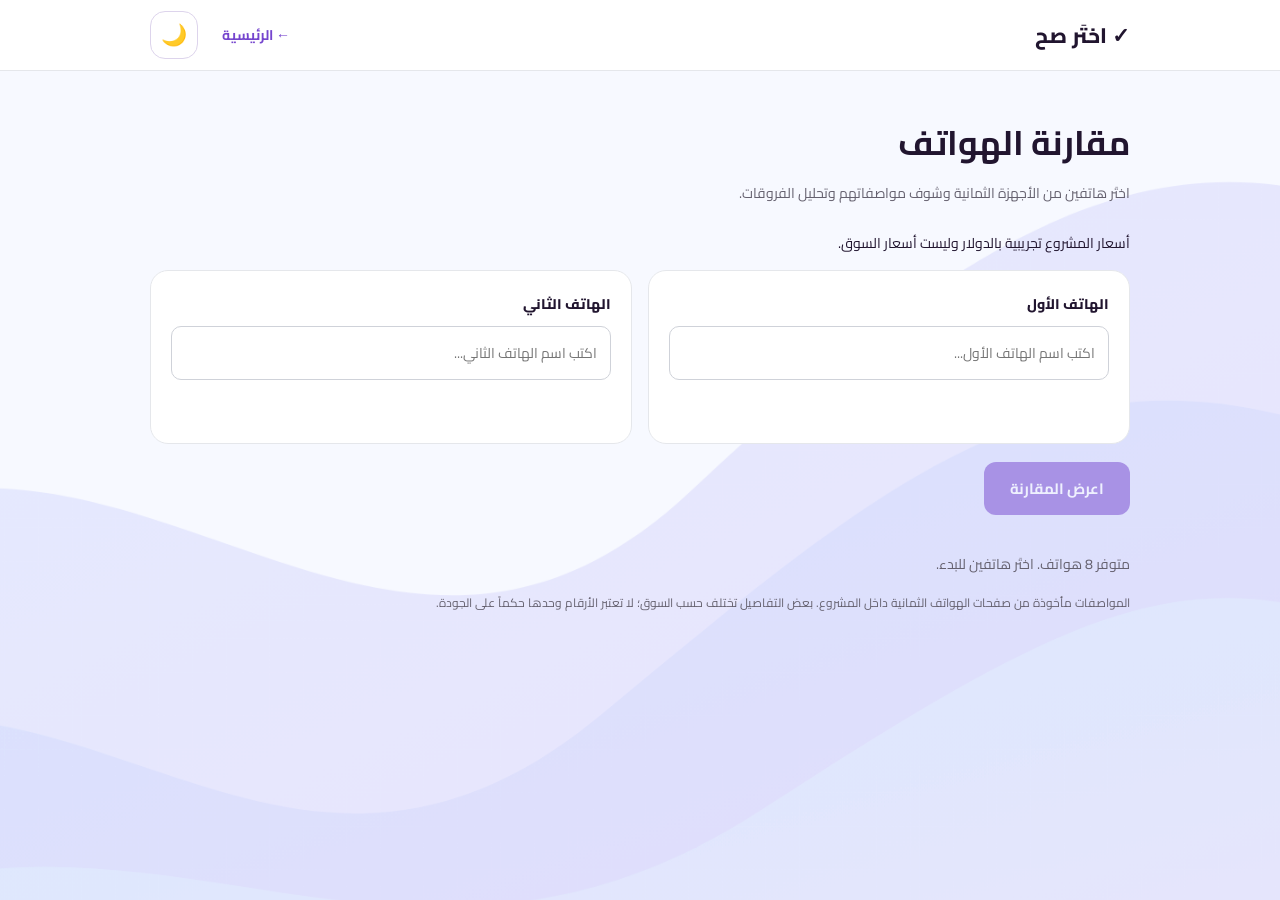
==== commit 304a724b: "Add files via upload" ====
--- a/compare.html
+++ b/compare.html
@@ -88,17 +88,18 @@
   flex-shrink: 0;
 }
 </style>
-<link rel="stylesheet" href="motion-background.css">
+
 <link rel="stylesheet" href="theme.css">
+<link rel="stylesheet" href="wave-background.css">
 </head>
 <body>
-  <div class="ik-motion" aria-hidden="true"><span class="ik-motion__halo ik-motion__halo--one"></span><span class="ik-motion__halo ik-motion__halo--two"></span><span class="ik-motion__point ik-motion__point--1"></span><span class="ik-motion__point ik-motion__point--2"></span><span class="ik-motion__point ik-motion__point--3"></span><span class="ik-motion__point ik-motion__point--4"></span></div>
-<header><div class="wrap top"><a class="logo" href="index.html">✓ اختَر صح</a><a class="back" href="index.html">← الرئيسية</a> <button id="themeToggle" type="button" aria-label="تبديل الوضع الليلي">
+<div class="ik-wave-bg" aria-hidden="true"><div class="ik-wave-bg__light"></div><div class="ik-wave-bg__dark"></div></div>
+  <header><div class="wrap top"><a class="logo" href="index.html">✓ اختَر صح</a><a class="back" href="index.html">← الرئيسية</a> <button id="themeToggle" type="button" aria-label="تبديل الوضع الليلي">
   🌙
 </button></div></header>
 <main class="wrap">
 <h1>مقارنة الهواتف</h1><p class="subtitle">اختَر هاتفين من الأجهزة الثمانية وشوف مواصفاتهم وتحليل الفروقات.</p>
-<div class="pickers">
+<p class="ik-price-disclaimer">أسعار المشروع تجريبية بالدولار وليست أسعار السوق.</p><div class="pickers">
 <section class="picker"><label for="search1">الهاتف الأول</label><input id="search1" type="search" autocomplete="off" placeholder="اكتب اسم الهاتف الأول..." aria-controls="options1"><div class="options" id="options1"></div><div class="chosen" id="chosen1"></div></section>
 <section class="picker"><label for="search2">الهاتف الثاني</label><input id="search2" type="search" autocomplete="off" placeholder="اكتب اسم الهاتف الثاني..." aria-controls="options2"><div class="options" id="options2"></div><div class="chosen" id="chosen2"></div></section>
 </div>
@@ -260,7 +261,7 @@
       block: 'start'
     });
   }
-});const phonesData=[{"id":"xiaomi-17-ultra","name":"Xiaomi 17 Ultra","model":"Xiaomi 17 Ultra","page":"xiaomi-17-ultra.html","image":"https://i02.appmifile.com/453_operator_sg/07/02/2026/4a46977e59ecd24fd3dc96de5a681a8a.png","specs":{"المعالج":"Snapdragon 8 Elite Gen 5 — 3nm","الشاشة":"Xiaomi HyperRGB OLED — 6.9 بوصة، 1–120Hz","الدقة":"2608 × 1200","الذاكرة":"16GB LPDDR5X","التخزين":"512GB / 1TB — UFS 4.1","الكاميرا الرئيسية":"50MP — Light Fusion 1050L، مستشعر 1 بوصة، OIS","التقريب":"200MP Leica — بعد بؤري 75–100mm، OIS","الواسعة جداً":"50MP — زاوية 115°","السيلفي":"50MP — تركيز تلقائي","البطارية":"6000mAh — شحن 90W سلكي و50W لاسلكي","الحماية":"IP68"},"strengths":["مستشعر رئيسي كبير بقياس بوصة واحدة","تقريب بصري مرن وكاميرا تقريب 200MP","معالج رائد وذاكرة UFS 4.1","تصوير فيديو متقدم بدعم 4K و8K"],"weaknesses":["حجم الشاشة الكبير لا يناسب الجميع","دقة الشاشة أقل رقمياً من بعض المنافسين QHD+","الشاحن غير مرفق في بعض الأسواق"]},{"id":"vivo-x300-ultra","name":"vivo X300 Ultra","model":"vivo X300 Ultra","page":"vivo-x300-ultra.html","image":"https://vivoonlinestore.com/cdn/shop/files/vivo-x300-ultra-procesador-qualcomm-snapdragon-8-elite-gen-5.png?v=1779968519&width=2000","specs":{"المعالج":"Snapdragon 8 Elite Gen 5 — 3nm","الشاشة":"AMOLED — 6.82 بوصة، 1–144Hz","الدقة":"3168 × 1440","الذاكرة":"16GB LPDDR5X Ultra Pro","التخزين":"512GB / 1TB — UFS 4.1","الكاميرا الرئيسية":"200MP — عدسة 35mm، OIS","التقريب":"200MP ZEISS APO — عدسة 85mm","الواسعة جداً":"50MP — عدسة واسعة جداً 14mm","السيلفي":"50MP","البطارية":"6600mAh — 100W سلكي و40W لاسلكي","الحماية":"IP68 / IP69"},"strengths":["كاميرا رئيسية 200MP مع عدسات ZEISS","كاميرا تقريب 200MP بتركيز على التصوير البعيد","شاشة عالية الدقة وتردد 144Hz","بطارية 6600mAh وشحن 100W"],"weaknesses":["الوزن يصل إلى 237 غراماً حسب اللون","وحدة الكاميرات الكبيرة قد لا تناسب بعض المستخدمين","سعة التخزين غير قابلة للتوسعة ببطاقة ذاكرة"]},{"id":"honor-magic8-pro","name":"HONOR Magic8 Pro","model":"HONOR Magic8 Pro","page":"honor-magic8-pro.html","image":"https://www-file.honor.com/content/dam/honor/common/tech/honor-ai/2025/imgs/1205/honormagic8pro.png","specs":{"المعالج":"Snapdragon 8 Elite Gen 5","الشاشة":"شاشة OLED — راجع اختلاف الحجم حسب المنطقة","الدقة":"تختلف الدقة حسب الإصدار والسوق","الذاكرة":"12GB RAM (نسخة الموقع البريطاني)","التخزين":"512GB (نسخة الموقع البريطاني)","الكاميرا الرئيسية":"50MP — مستشعر 1/1.3 بوصة، OIS","التقريب":"200MP — تقريب بصري 3.7×، OIS","الواسعة جداً":"50MP — زاوية 122°","السيلفي":"يرجى الرجوع لصفحة المواصفات الإقليمية","البطارية":"تختلف سعة البطارية والشحن حسب السوق؛ راجع النسخة المحلية","الحماية":"راجع شهادة الحماية للنسخة المحلية"},"strengths":["معالج رائد Snapdragon 8 Elite Gen 5","تقريب بصري 3.7× مع OIS","كاميرا رئيسية 50MP بمستشعر كبير","كاميرا واسعة جداً بزاوية 122°"],"weaknesses":["المواصفات الإقليمية قد تختلف","لا توجد لدينا بيانات موثقة عن سعره العراقي","لا يمكن استنتاج جودة التصوير من الدقة وحدها"]},{"id":"poco-f9-ultra","name":"POCO F9 Ultra","model":"POCO F9 Ultra","page":"poco-f9-ultra.html","image":"https://mstore.ie/wp-content/uploads/2026/10/POCO-F9-Ultra-Dark-Cherry.webp","specs":{"المعالج":"Snapdragon 8 Elite Gen 5 — 3nm + VisionBoost D8","الشاشة":"AMOLED — 6.9 بوصة، حتى 185Hz","الدقة":"2608 × 1200","الذاكرة":"12GB / 16GB LPDDR5X","التخزين":"256GB / 512GB / 1TB — UFS 4.1","الكاميرا الرئيسية":"200MP — OIS","التقريب":"50MP بيريسكوب — تقريب بصري 5×، OIS","الواسعة جداً":"50MP","السيلفي":"32MP","البطارية":"8050mAh — 100W سلكي و50W لاسلكي","الحماية":"IP68"},"strengths":["شاشة حتى 185Hz في التطبيقات والألعاب المدعومة","بطارية كبيرة جداً بسعة 8050mAh","معالج رائد مع شريحة رسومية إضافية","نظام صوت 2.1 مضبوط من Bose"],"weaknesses":["وزن يقارب 235 غراماً","185Hz غير متاح في كل التطبيقات والألعاب","الحجم الكبير قد يزعج محبي الأجهزة الصغيرة"]},{"id":"realme-gt8-pro","name":"realme GT8 Pro","model":"realme GT8 Pro","page":"realme-gt8-pro.html","image":"phone-placeholder.svg","specs":{"المعالج":"Snapdragon 8 Elite Gen 5","الشاشة":"AMOLED — 6.79 بوصة، حتى 144Hz","الدقة":"3136 × 1440","الذاكرة":"حتى 16GB RAM","التخزين":"حتى 512GB (تختلف النسخ حسب السوق)","الكاميرا الرئيسية":"50MP — نظام تصوير RICOH GR","التقريب":"200MP بيريسكوب — 65mm، OIS","الواسعة جداً":"50MP","السيلفي":"راجع مواصفات النسخة الإقليمية","البطارية":"7000mAh — 120W سلكي و50W لاسلكي","الحماية":"راجع شهادة الحماية للنسخة المحلية"},"strengths":["معالج رائد قوي","شاشة QHD+ بتردد 144Hz","بطارية 7000mAh وشحن 120W","كاميرا تقريب 200MP مع OIS"],"weaknesses":["قد يكون كبير الحجم للاستخدام بيد واحدة","سرعة الشحن الفعلية تختلف حسب الظروف","التوفر والذاكرة يختلفان بين الأسواق"]},{"id":"xiaomi-14t","brand":"Xiaomi","model":"14T","name":"Xiaomi 14T","aliases":["شاومي 14t","شاومي14تي","xiaomi14t"],"page":"xiaomi-14t.html","image":"xiaomi-14t.png","specs":{"المعالج":"MediaTek Dimensity 8300-Ultra — 4nm","الشاشة":"AMOLED — 6.67 إنچ — 144Hz","الدقة":"2712 × 1220","الذاكرة":"12GB RAM — LPDDR5X","التخزين":"256GB / 512GB — UFS 4.0","الكاميرا الرئيسية":"50MP — Sony IMX906 — OIS","التقريب":"50MP Telephoto — 2x بصري","الواسعة جداً":"12MP Ultra-wide","السيلفي":"32MP","البطارية":"5000mAh — شحن سلكي 67W","الحماية":"IP68 لمقاومة الماء والغبار"},"price_iqd":null,"price_note":"لم يُضف السعر بعد"},{"id":"samsung-s25-ultra","brand":"Samsung","model":"Galaxy S25 Ultra","name":"Samsung Galaxy S25 Ultra","aliases":["سامسونج s25 ultra","اس 25 الترا","s25ultra","galaxy s25 ultra"],"page":"samsung-s25-ultra.html","image":"samsung-s25-ultra.png","specs":{"المعالج":"Snapdragon 8 Elite for Galaxy — 3nm","الشاشة":"Dynamic AMOLED 2X — 6.9 إنچ — 120Hz","الدقة":"1440 × 3120","الذاكرة":"12GB RAM","التخزين":"256GB / 512GB / 1TB — UFS 4.0","الكاميرا الرئيسية":"200MP — OIS","التقريب":"10MP — 3x / 50MP — 5x","الواسعة جداً":"50MP Ultra-wide","السيلفي":"12MP","البطارية":"5000mAh — شحن سلكي 45W","الحماية":"IP68 لمقاومة الماء والغبار"},"price_iqd":null,"price_note":"لم يُضف السعر بعد"},{"id":"iphone-17-pro-max","brand":"Apple","model":"iPhone 17 Pro Max","name":"iPhone 17 Pro Max","aliases":["ايفون 17 برو ماكس","آيفون 17 برو ماكس","iphone17promax","17promax"],"page":"iphone-17-pro-max.html","image":"iphone-17-pro-max.png","specs":{"المعالج":"A19PRO 3nm","الشاشة":"LTPO Super retina XDR OLED 120hz","الدقة":"2868 x 1320 p 6.9","الذاكرة":"RAM:12GB","التخزين":"2TB-1TB-512GB","الكاميرا الرئيسية":"48MP","التقريب":"48MP - بيرسكوب 4X","الواسعة جداً":"48MP","السيلفي":"18MP","البطارية":"4823mah-5088mah-45w سلكي و 25wلا سلكي","الحماية":"IP68 -مع مقاومه ماء تحت عمق 6 امتار لمده 30 دقيقة"},"price_iqd":null,"price_note":"لم يُضف السعر بعد"}];
+});const phonesData=[{"id":"xiaomi-17-ultra","price_usd":1200,"name":"Xiaomi 17 Ultra","model":"Xiaomi 17 Ultra","page":"xiaomi-17-ultra.html","image":"https://i02.appmifile.com/453_operator_sg/07/02/2026/4a46977e59ecd24fd3dc96de5a681a8a.png","specs":{"المعالج":"Snapdragon 8 Elite Gen 5 — 3nm","الشاشة":"Xiaomi HyperRGB OLED — 6.9 بوصة، 1–120Hz","الدقة":"2608 × 1200","الذاكرة":"16GB LPDDR5X","التخزين":"512GB / 1TB — UFS 4.1","الكاميرا الرئيسية":"50MP — Light Fusion 1050L، مستشعر 1 بوصة، OIS","التقريب":"200MP Leica — بعد بؤري 75–100mm، OIS","الواسعة جداً":"50MP — زاوية 115°","السيلفي":"50MP — تركيز تلقائي","البطارية":"6000mAh — شحن 90W سلكي و50W لاسلكي","الحماية":"IP68"},"strengths":["مستشعر رئيسي كبير بقياس بوصة واحدة","تقريب بصري مرن وكاميرا تقريب 200MP","معالج رائد وذاكرة UFS 4.1","تصوير فيديو متقدم بدعم 4K و8K"],"weaknesses":["حجم الشاشة الكبير لا يناسب الجميع","دقة الشاشة أقل رقمياً من بعض المنافسين QHD+","الشاحن غير مرفق في بعض الأسواق"]},{"id":"vivo-x300-ultra","price_usd":1100,"name":"vivo X300 Ultra","model":"vivo X300 Ultra","page":"vivo-x300-ultra.html","image":"https://vivoonlinestore.com/cdn/shop/files/vivo-x300-ultra-procesador-qualcomm-snapdragon-8-elite-gen-5.png?v=1779968519&width=2000","specs":{"المعالج":"Snapdragon 8 Elite Gen 5 — 3nm","الشاشة":"AMOLED — 6.82 بوصة، 1–144Hz","الدقة":"3168 × 1440","الذاكرة":"16GB LPDDR5X Ultra Pro","التخزين":"512GB / 1TB — UFS 4.1","الكاميرا الرئيسية":"200MP — عدسة 35mm، OIS","التقريب":"200MP ZEISS APO — عدسة 85mm","الواسعة جداً":"50MP — عدسة واسعة جداً 14mm","السيلفي":"50MP","البطارية":"6600mAh — 100W سلكي و40W لاسلكي","الحماية":"IP68 / IP69"},"strengths":["كاميرا رئيسية 200MP مع عدسات ZEISS","كاميرا تقريب 200MP بتركيز على التصوير البعيد","شاشة عالية الدقة وتردد 144Hz","بطارية 6600mAh وشحن 100W"],"weaknesses":["الوزن يصل إلى 237 غراماً حسب اللون","وحدة الكاميرات الكبيرة قد لا تناسب بعض المستخدمين","سعة التخزين غير قابلة للتوسعة ببطاقة ذاكرة"]},{"id":"honor-magic8-pro","price_usd":800,"name":"HONOR Magic8 Pro","model":"HONOR Magic8 Pro","page":"honor-magic8-pro.html","image":"https://www-file.honor.com/content/dam/honor/common/tech/honor-ai/2025/imgs/1205/honormagic8pro.png","specs":{"المعالج":"Snapdragon 8 Elite Gen 5","الشاشة":"شاشة OLED — راجع اختلاف الحجم حسب المنطقة","الدقة":"تختلف الدقة حسب الإصدار والسوق","الذاكرة":"12GB RAM (نسخة الموقع البريطاني)","التخزين":"512GB (نسخة الموقع البريطاني)","الكاميرا الرئيسية":"50MP — مستشعر 1/1.3 بوصة، OIS","التقريب":"200MP — تقريب بصري 3.7×، OIS","الواسعة جداً":"50MP — زاوية 122°","السيلفي":"يرجى الرجوع لصفحة المواصفات الإقليمية","البطارية":"تختلف سعة البطارية والشحن حسب السوق؛ راجع النسخة المحلية","الحماية":"راجع شهادة الحماية للنسخة المحلية"},"strengths":["معالج رائد Snapdragon 8 Elite Gen 5","تقريب بصري 3.7× مع OIS","كاميرا رئيسية 50MP بمستشعر كبير","كاميرا واسعة جداً بزاوية 122°"],"weaknesses":["المواصفات الإقليمية قد تختلف","لا توجد لدينا بيانات موثقة عن سعره العراقي","لا يمكن استنتاج جودة التصوير من الدقة وحدها"]},{"id":"poco-f9-ultra","price_usd":600,"name":"POCO F9 Ultra","model":"POCO F9 Ultra","page":"poco-f9-ultra.html","image":"https://mstore.ie/wp-content/uploads/2026/10/POCO-F9-Ultra-Dark-Cherry.webp","specs":{"المعالج":"Snapdragon 8 Elite Gen 5 — 3nm + VisionBoost D8","الشاشة":"AMOLED — 6.9 بوصة، حتى 185Hz","الدقة":"2608 × 1200","الذاكرة":"12GB / 16GB LPDDR5X","التخزين":"256GB / 512GB / 1TB — UFS 4.1","الكاميرا الرئيسية":"200MP — OIS","التقريب":"50MP بيريسكوب — تقريب بصري 5×، OIS","الواسعة جداً":"50MP","السيلفي":"32MP","البطارية":"8050mAh — 100W سلكي و50W لاسلكي","الحماية":"IP68"},"strengths":["شاشة حتى 185Hz في التطبيقات والألعاب المدعومة","بطارية كبيرة جداً بسعة 8050mAh","معالج رائد مع شريحة رسومية إضافية","نظام صوت 2.1 مضبوط من Bose"],"weaknesses":["وزن يقارب 235 غراماً","185Hz غير متاح في كل التطبيقات والألعاب","الحجم الكبير قد يزعج محبي الأجهزة الصغيرة"]},{"id":"realme-gt8-pro","price_usd":700,"name":"realme GT8 Pro","model":"realme GT8 Pro","page":"realme-gt8-pro.html","image":"phone-placeholder.svg","specs":{"المعالج":"Snapdragon 8 Elite Gen 5","الشاشة":"AMOLED — 6.79 بوصة، حتى 144Hz","الدقة":"3136 × 1440","الذاكرة":"حتى 16GB RAM","التخزين":"حتى 512GB (تختلف النسخ حسب السوق)","الكاميرا الرئيسية":"50MP — نظام تصوير RICOH GR","التقريب":"200MP بيريسكوب — 65mm، OIS","الواسعة جداً":"50MP","السيلفي":"راجع مواصفات النسخة الإقليمية","البطارية":"7000mAh — 120W سلكي و50W لاسلكي","الحماية":"راجع شهادة الحماية للنسخة المحلية"},"strengths":["معالج رائد قوي","شاشة QHD+ بتردد 144Hz","بطارية 7000mAh وشحن 120W","كاميرا تقريب 200MP مع OIS"],"weaknesses":["قد يكون كبير الحجم للاستخدام بيد واحدة","سرعة الشحن الفعلية تختلف حسب الظروف","التوفر والذاكرة يختلفان بين الأسواق"]},{"id":"xiaomi-14t","price_usd":500,"brand":"Xiaomi","model":"14T","name":"Xiaomi 14T","aliases":["شاومي 14t","شاومي14تي","xiaomi14t"],"page":"xiaomi-14t.html","image":"xiaomi-14t.png","specs":{"المعالج":"MediaTek Dimensity 8300-Ultra — 4nm","الشاشة":"AMOLED — 6.67 إنچ — 144Hz","الدقة":"2712 × 1220","الذاكرة":"12GB RAM — LPDDR5X","التخزين":"256GB / 512GB — UFS 4.0","الكاميرا الرئيسية":"50MP — Sony IMX906 — OIS","التقريب":"50MP Telephoto — 2x بصري","الواسعة جداً":"12MP Ultra-wide","السيلفي":"32MP","البطارية":"5000mAh — شحن سلكي 67W","الحماية":"IP68 لمقاومة الماء والغبار"},"price_iqd":null,"price_note":"لم يُضف السعر بعد"},{"id":"samsung-s25-ultra","price_usd":900,"brand":"Samsung","model":"Galaxy S25 Ultra","name":"Samsung Galaxy S25 Ultra","aliases":["سامسونج s25 ultra","اس 25 الترا","s25ultra","galaxy s25 ultra"],"page":"samsung-s25-ultra.html","image":"samsung-s25-ultra.png","specs":{"المعالج":"Snapdragon 8 Elite for Galaxy — 3nm","الشاشة":"Dynamic AMOLED 2X — 6.9 إنچ — 120Hz","الدقة":"1440 × 3120","الذاكرة":"12GB RAM","التخزين":"256GB / 512GB / 1TB — UFS 4.0","الكاميرا الرئيسية":"200MP — OIS","التقريب":"10MP — 3x / 50MP — 5x","الواسعة جداً":"50MP Ultra-wide","السيلفي":"12MP","البطارية":"5000mAh — شحن سلكي 45W","الحماية":"IP68 لمقاومة الماء والغبار"},"price_iqd":null,"price_note":"لم يُضف السعر بعد"},{"id":"iphone-17-pro-max","price_usd":1000,"brand":"Apple","model":"iPhone 17 Pro Max","name":"iPhone 17 Pro Max","aliases":["ايفون 17 برو ماكس","آيفون 17 برو ماكس","iphone17promax","17promax"],"page":"iphone-17-pro-max.html","image":"iphone-17-pro-max.png","specs":{"المعالج":"A19PRO 3nm","الشاشة":"LTPO Super retina XDR OLED 120hz","الدقة":"2868 x 1320 p 6.9","الذاكرة":"RAM:12GB","التخزين":"2TB-1TB-512GB","الكاميرا الرئيسية":"48MP","التقريب":"48MP - بيرسكوب 4X","الواسعة جداً":"48MP","السيلفي":"18MP","البطارية":"4823mah-5088mah-45w سلكي و 25wلا سلكي","الحماية":"IP68 -مع مقاومه ماء تحت عمق 6 امتار لمده 30 دقيقة"},"price_iqd":null,"price_note":"لم يُضف السعر بعد"}];
 phones=phonesData;msg.textContent='متوفر '+phones.length+' هواتف. اختَر هاتفين للبدء.';
 window.addEventListener("load", () => {
   const phoneId = new URLSearchParams(
--- a/theme.css
+++ b/theme.css
@@ -296,3 +296,18 @@
     background: #353b58 !important;
     color: #ffffff !important;
 }
+
+/* Unified moving background for light and dark themes */
+html[data-theme="dark"] body, html[data-theme="dark"] main {background-color:transparent !important;}
+html[data-theme="dark"] .ik-motion {display:block !important;opacity:1 !important;background:#0b1024 !important;}
+html[data-theme="dark"] .ik-motion__halo {opacity:1 !important;}
+html[data-theme="dark"] .ik-motion__halo--one {background:radial-gradient(circle,rgba(94,60,174,.36),rgba(62,44,130,.17) 45%,transparent 75%) !important;}
+html[data-theme="dark"] .ik-motion__halo--two {background:radial-gradient(circle,rgba(36,78,153,.36),rgba(49,33,119,.17) 45%,transparent 75%) !important;}
+html[data-theme="dark"] .ik-budget-section,html[data-theme="dark"] .ik-budget-phone,html[data-theme="dark"] .ik-phone-price {background:#202538;color:#f1edfa;border-color:#50416f;}
+html[data-theme="dark"] .ik-price-disclaimer,html[data-theme="dark"] .ik-phone-price span {color:#b5b6c9;}
+html[data-theme="dark"] #ikBudget {background:#171b2b;color:#f1edfa;border-color:#50416f;}
+
+
+
+/* The SVG wave layer is the only animated page background. */
+html body > .ik-motion,html[data-theme="dark"] body > .ik-motion{display:none!important}
--- a/wave-background.css
+++ b/wave-background.css
@@ -0,0 +1,45 @@
+/* Original Ikhtar Sah wave art, shared by every page. */
+html {min-height:100%;background:#f7f9ff}
+html[data-theme="dark"] {background:#10192e}
+body,html[data-theme="dark"] body {background:transparent!important;isolation:isolate;min-height:100vh}
+body > header,body > main,body > footer,body > section,body > .ik-phone-price,body > .phone-actions {position:relative;z-index:1}
+body .ik-motion {display:none!important}
+.ik-wave-bg {position:fixed;inset:0;overflow:hidden;pointer-events:none;z-index:0;background:#f7f9ff;contain:layout paint style}
+html[data-theme="dark"] .ik-wave-bg {background:#10192e}
+.ik-wave-bg__light,.ik-wave-bg__dark {position:absolute;inset:0;opacity:0;transition:opacity .35s ease}
+.ik-wave-bg__light {opacity:1}
+html[data-theme="dark"] .ik-wave-bg__light {opacity:0}
+html[data-theme="dark"] .ik-wave-bg__dark {opacity:1}
+.ik-wave-bg__light::before,.ik-wave-bg__light::after,.ik-wave-bg__dark::before,.ik-wave-bg__dark::after {content:"";position:absolute;inset:-7%;background-position:center;background-repeat:no-repeat;background-size:cover;backface-visibility:hidden;will-change:transform}
+.ik-wave-bg__light::before,.ik-wave-bg__light::after {background-image:url('ikhtar-wave-light.svg')}
+.ik-wave-bg__dark::before,.ik-wave-bg__dark::after {background-image:url('ikhtar-wave-dark.svg')}
+.ik-wave-bg__light::before,.ik-wave-bg__dark::before {animation:ikWaveA 12s ease-in-out infinite alternate}
+.ik-wave-bg__light::after,.ik-wave-bg__dark::after {opacity:.20;animation:ikWaveB 15s ease-in-out infinite alternate-reverse}
+@keyframes ikWaveA {0%{transform:translate3d(-2%,-1%,0) scale(1.035)}50%{transform:translate3d(2%,1%,0) scale(1.075)}100%{transform:translate3d(-1%,1.5%,0) scale(1.035)}}
+@keyframes ikWaveB {0%{transform:translate3d(2%,1%,0) scale(1.065)}50%{transform:translate3d(-2%,-1.5%,0) scale(1.035)}100%{transform:translate3d(1%,1.5%,0) scale(1.065)}}
+/* Transparent structural sections only: cards stay opaque and readable. */
+main,.hero,.section,.ik-budget-section,html[data-theme="dark"] main,html[data-theme="dark"] .hero {background-color:transparent!important;background-image:none!important}
+@media(prefers-reduced-motion:reduce){.ik-wave-bg__light::before,.ik-wave-bg__dark::before,.ik-wave-bg__light::after,.ik-wave-bg__dark::after {animation:none;will-change:auto}}
+
+/* Fix: older animated halo layer must never cover the SVG waves. */
+html body > .ik-motion, html[data-theme="dark"] body > .ik-motion { display:none !important; visibility:hidden !important; }
+
+/* Dark-wave visibility repair: keep the background behind content but above the page fill. */
+html[data-theme="dark"] body { background: transparent !important; }
+html[data-theme="dark"] body > main,
+html[data-theme="dark"] body > section,
+html[data-theme="dark"] body > .container,
+html[data-theme="dark"] .section,
+html[data-theme="dark"] .hero { background-color: transparent !important; background-image: none !important; }
+.ik-wave-bg { z-index: 0 !important; opacity: 1 !important; visibility: visible !important; }
+html[data-theme="dark"] .ik-wave-bg { display: block !important; background: #10192e !important; }
+html[data-theme="dark"] .ik-wave-bg__dark { display: block !important; opacity: 1 !important; visibility: visible !important; }
+html[data-theme="dark"] .ik-wave-bg__light { opacity: 0 !important; }
+html[data-theme="dark"] .ik-wave-bg__dark::before,
+html[data-theme="dark"] .ik-wave-bg__dark::after { background-image: url('ikhtar-wave-dark.svg') !important; background-size: 115% 115%; }
+/* Make the motion noticeably visible instead of a nearly static 2% drift. */
+.ik-wave-bg__light::before,.ik-wave-bg__dark::before { animation: ikWaveVisibleA 7s ease-in-out infinite alternate !important; }
+.ik-wave-bg__light::after,.ik-wave-bg__dark::after { animation: ikWaveVisibleB 9s ease-in-out infinite alternate-reverse !important; opacity: .42; }
+@keyframes ikWaveVisibleA { 0% { transform: translate3d(-5%,-3%,0) scale(1.08); } 100% { transform: translate3d(6%,4%,0) scale(1.17); } }
+@keyframes ikWaveVisibleB { 0% { transform: translate3d(5%,3%,0) scale(1.17); } 100% { transform: translate3d(-6%,-4%,0) scale(1.08); } }
+@media(prefers-reduced-motion:reduce) { .ik-wave-bg__light::before,.ik-wave-bg__dark::before,.ik-wave-bg__light::after,.ik-wave-bg__dark::after { animation:none !important; } }
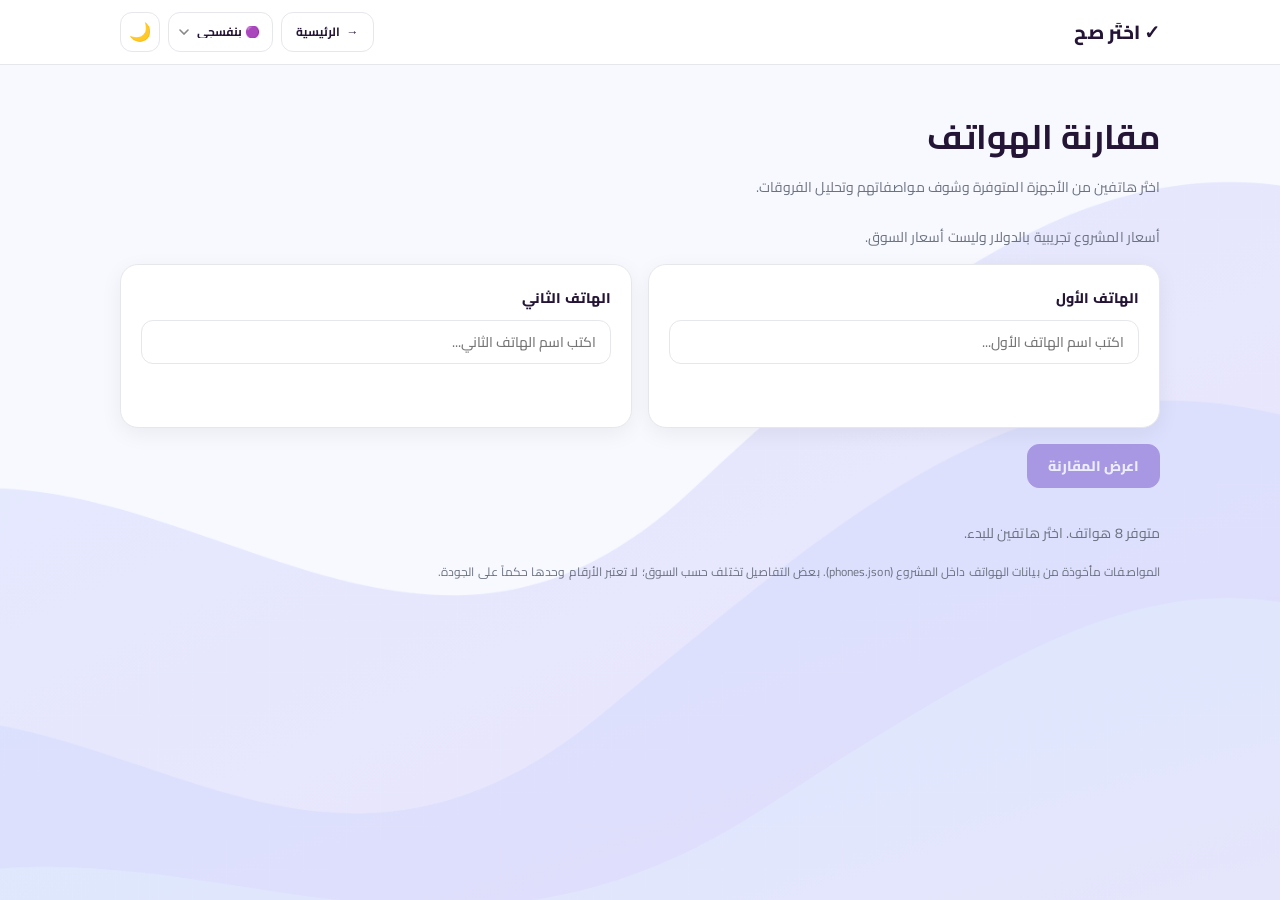
==== commit e92b2995: "Add files via upload" ====
--- a/compare.html
+++ b/compare.html
@@ -1,9 +1,18 @@
 <!DOCTYPE html>
 <html lang="ar" dir="rtl">
 <head>
+<script>try{const p=localStorage.getItem('sitePalette');document.documentElement.dataset.palette=['violet','pine','burgundy','copper'].includes(p)?p:'violet'}catch(e){document.documentElement.dataset.palette='violet'}</script>
 <script>try{const t=localStorage.getItem('siteTheme');document.documentElement.dataset.theme=(t==='dark'||t==='light')?t:(matchMedia('(prefers-color-scheme: dark)').matches?'dark':'light')}catch(e){document.documentElement.dataset.theme='light'}</script>
 <meta charset="UTF-8"><meta name="viewport" content="width=device-width, initial-scale=1">
 <title>مقارنة الهواتف | اختَر صح</title>
+<meta name="description" content="قارن بين هاتفين على اختَر صح: المواصفات جنباً إلى جنب مع درجات تقديرية للأداء والشاشة والكاميرا والبطارية والشحن.">
+<meta name="theme-color" content="#7545ce">
+<meta property="og:type" content="website">
+<meta property="og:locale" content="ar_IQ">
+<meta property="og:title" content="مقارنة الهواتف | اختَر صح">
+<meta property="og:description" content="قارن بين هاتفين على اختَر صح: المواصفات جنباً إلى جنب مع درجات تقديرية للأداء والشاشة والكاميرا والبطارية والشحن.">
+<link rel="icon" href="data:image/svg+xml,%3Csvg xmlns='http://www.w3.org/2000/svg' viewBox='0 0 64 64'%3E%3Crect width='64' height='64' rx='16' fill='%237545ce'/%3E%3Cpath d='M18 33l10 10 18-22' fill='none' stroke='%23fff' stroke-width='7' stroke-linecap='round' stroke-linejoin='round'/%3E%3C/svg%3E">
+
 <link href="https://fonts.googleapis.com/css2?family=Cairo:wght@400;600;700;800&display=swap" rel="stylesheet">
 
 <style>
@@ -91,14 +100,24 @@
 
 <link rel="stylesheet" href="theme.css">
 <link rel="stylesheet" href="wave-background.css">
+<link rel="stylesheet" href="premium-studio.css">
+<link rel="stylesheet" href="mobile.css" media="(max-width:800px)">
+<link rel="stylesheet" href="themes.css">
+<link rel="stylesheet" href="site-final-fixes.css">
+<link rel="stylesheet" href="ikhtar-final.css">
 </head>
 <body>
 <div class="ik-wave-bg" aria-hidden="true"><div class="ik-wave-bg__light"></div><div class="ik-wave-bg__dark"></div></div>
-  <header><div class="wrap top"><a class="logo" href="index.html">✓ اختَر صح</a><a class="back" href="index.html">← الرئيسية</a> <button id="themeToggle" type="button" aria-label="تبديل الوضع الليلي">
+  <header><div class="wrap top"><a class="logo" href="index.html">✓ اختَر صح</a><a class="back" href="index.html" aria-label="الرئيسية"><span aria-hidden="true">→</span><span class="back-text">الرئيسية</span></a> <select id="paletteSelect" aria-label="اختيار لون الموقع">
+<option value="violet">🟣 بنفسجي</option>
+<option value="pine">🟢 صنوبري</option>
+<option value="burgundy">🔴 عنابي</option>
+<option value="copper">🟠 نحاسي</option>
+</select> <button id="themeToggle" type="button" aria-label="تبديل الوضع الليلي">
   🌙
 </button></div></header>
 <main class="wrap">
-<h1>مقارنة الهواتف</h1><p class="subtitle">اختَر هاتفين من الأجهزة الثمانية وشوف مواصفاتهم وتحليل الفروقات.</p>
+<h1>مقارنة الهواتف</h1><p class="subtitle">اختَر هاتفين من الأجهزة المتوفرة وشوف مواصفاتهم وتحليل الفروقات.</p>
 <p class="ik-price-disclaimer">أسعار المشروع تجريبية بالدولار وليست أسعار السوق.</p><div class="pickers">
 <section class="picker"><label for="search1">الهاتف الأول</label><input id="search1" type="search" autocomplete="off" placeholder="اكتب اسم الهاتف الأول..." aria-controls="options1"><div class="options" id="options1"></div><div class="chosen" id="chosen1"></div></section>
 <section class="picker"><label for="search2">الهاتف الثاني</label><input id="search2" type="search" autocomplete="off" placeholder="اكتب اسم الهاتف الثاني..." aria-controls="options2"><div class="options" id="options2"></div><div class="chosen" id="chosen2"></div></section>
@@ -106,8 +125,9 @@
 <button id="compareButton" class="action" disabled>اعرض المقارنة</button><p id="message" class="message" role="status">اختَر هاتفين من القائمة للبدء.</p><button id="newCompare" class="action" hidden>
   ⇄ مقارنة جديدة
 </button><div id="comparison" class="comparison" hidden></div>
-<section class="insights" id="insights" hidden></section><p class="hint">المواصفات مأخوذة من صفحات الهواتف الثمانية داخل المشروع. بعض التفاصيل تختلف حسب السوق؛ لا تعتبر الأرقام وحدها حكماً على الجودة.</p>
+<section class="insights" id="insights" hidden></section><p class="hint">المواصفات مأخوذة من بيانات الهواتف داخل المشروع (phones.json). بعض التفاصيل تختلف حسب السوق؛ لا تعتبر الأرقام وحدها حكماً على الجودة.</p>
 </main>
+<script src="app.js"></script>
 <script>
 let phones=[];const selected=[null,null];const button=document.getElementById('compareButton');const msg=document.getElementById('message');const result=document.getElementById('comparison');
 const normalize=s=>String(s||'').toLocaleLowerCase().replace(/[\s\-_]+/g,'').replace(/[أإآ]/g,'ا').replace(/ى/g,'ي');
@@ -193,39 +213,13 @@
   tr.append(td(key), cellA, cellB);
   table.appendChild(tr);
 });
-// درجات تقنية تقديرية محسوبة بقواعد معلنة، وليست نتائج اختبارات فعلية.
-const metrics=['الأداء','الشاشة','الكاميرات','البطارية','الشحن'];
-const clamp=n=>Math.max(0,Math.min(10,n));
-const numeric=(s,re)=>{const m=String(s||'').replace(/,/g,'').match(re);return m?Number(m[1]):null};
-const field=(p,k)=>String(p.specs?.[k]||'');
-function rate(p){
- const cpu=field(p,'المعالج').toLowerCase();
- let performance=null;
- if(cpu.includes('8 elite gen 5'))performance=9.5;
- else if(cpu.includes('8 elite'))performance=9;
- else if(cpu.includes('a19pro')||cpu.includes('a19 pro'))performance=9.3;
- else if(cpu.includes('8300'))performance=7.3;
- const display=field(p,'الشاشة');
- const hz=numeric(display,/(\d{2,3})\s*hz/i);
- const resolution=field(p,'الدقة');
- const dims=resolution.match(/(\d{3,4})\s*[×xX]\s*(\d{3,4})/);
- const pixels=dims?Number(dims[1])*Number(dims[2]):null;
- const screen=hz!=null?clamp(5.5+Math.min(hz,144)/144*2.5+(pixels!=null?(pixels>=4000000?2:pixels>=3000000?1.5:1):0)):null;
- const main=field(p,'الكاميرا الرئيسية'),tele=field(p,'التقريب'),wide=field(p,'الواسعة جداً');
- // درجة تجهيزات التصوير، لا جودة الصور؛ لا تُكافئ زيادة MP تلقائياً.
- const camera=main?clamp(5.5+(tele?1.5:0)+(wide?1:0)+(/ois/i.test(main)?1:0)+(/ois/i.test(tele)?0.5:0)+(/1 بوصة|1\/1\.3/i.test(main)?0.5:0)):null;
- const batteryText=field(p,'البطارية');
- const mah=numeric(batteryText,/(\d{4,5})\s*mah/i);
- const watts=numeric(batteryText,/(\d{2,3})\s*w\b/i);
- const battery=mah!=null?clamp(2+Math.min(mah,8500)/8500*8):null;
- const charging=watts!=null?clamp(2+Math.min(watts,150)/150*8):null;
- return {'الأداء':performance,'الشاشة':screen,'الكاميرات':camera,'البطارية':battery,'الشحن':charging};
-}
+{const tr=document.createElement('tr');tr.append(td('السعر (تجريبي)'),td(IK.price(a)),td(IK.price(b)));table.appendChild(tr);}
+const metrics=IK.METRICS;const rate=IK.rate;
 function renderInsights(a,b){
  const area=document.getElementById('insights');area.replaceChildren();area.hidden=false;
  const h=document.createElement('h2');h.textContent='المقارنة البيانية والتحليل (من 10)';area.appendChild(h);
  const desc=document.createElement('p');desc.textContent='درجات تقديرية للمواصفات المعلنة، وليست اختبارات فعلية. الأداء يعتمد على فئة المعالج، والشاشة على التردد والدقة، والكاميرات على تجهيزات العدسات والتثبيت، والبطارية على السعة، والشحن على القدرة المعلنة. تقييم القيمة مقابل السعر خارج المخطط إلى حين توفر أسعار عراقية موثوقة.';area.appendChild(desc);
- const x=rate(a),y=rate(b),colors=['#7545ce','#f59e0b'];
+ const x=rate(a),y=rate(b),colors=['var(--accent)','#f59e0b'];
  const legend=document.createElement('div');legend.className='radar-legend';[a,b].forEach((p,i)=>{const el=document.createElement('span');el.style.setProperty('--dot',colors[i]);el.textContent=p.name;legend.appendChild(el)});area.appendChild(legend);
  const NS='http://www.w3.org/2000/svg';const svg=document.createElementNS(NS,'svg');svg.setAttribute('viewBox','0 0 560 440');svg.setAttribute('class','radar');svg.setAttribute('role','img');svg.setAttribute('aria-label','مخطط خماسي لدرجات تقنية تقديرية من عشرة');
  const add=(tag,attrs,content)=>{const el=document.createElementNS(NS,tag);Object.entries(attrs).forEach(([k,v])=>el.setAttribute(k,v));if(content!=null)el.textContent=content;svg.appendChild(el);return el;};
@@ -261,9 +255,7 @@
       block: 'start'
     });
   }
-});const phonesData=[{"id":"xiaomi-17-ultra","price_usd":1200,"name":"Xiaomi 17 Ultra","model":"Xiaomi 17 Ultra","page":"xiaomi-17-ultra.html","image":"https://i02.appmifile.com/453_operator_sg/07/02/2026/4a46977e59ecd24fd3dc96de5a681a8a.png","specs":{"المعالج":"Snapdragon 8 Elite Gen 5 — 3nm","الشاشة":"Xiaomi HyperRGB OLED — 6.9 بوصة، 1–120Hz","الدقة":"2608 × 1200","الذاكرة":"16GB LPDDR5X","التخزين":"512GB / 1TB — UFS 4.1","الكاميرا الرئيسية":"50MP — Light Fusion 1050L، مستشعر 1 بوصة، OIS","التقريب":"200MP Leica — بعد بؤري 75–100mm، OIS","الواسعة جداً":"50MP — زاوية 115°","السيلفي":"50MP — تركيز تلقائي","البطارية":"6000mAh — شحن 90W سلكي و50W لاسلكي","الحماية":"IP68"},"strengths":["مستشعر رئيسي كبير بقياس بوصة واحدة","تقريب بصري مرن وكاميرا تقريب 200MP","معالج رائد وذاكرة UFS 4.1","تصوير فيديو متقدم بدعم 4K و8K"],"weaknesses":["حجم الشاشة الكبير لا يناسب الجميع","دقة الشاشة أقل رقمياً من بعض المنافسين QHD+","الشاحن غير مرفق في بعض الأسواق"]},{"id":"vivo-x300-ultra","price_usd":1100,"name":"vivo X300 Ultra","model":"vivo X300 Ultra","page":"vivo-x300-ultra.html","image":"https://vivoonlinestore.com/cdn/shop/files/vivo-x300-ultra-procesador-qualcomm-snapdragon-8-elite-gen-5.png?v=1779968519&width=2000","specs":{"المعالج":"Snapdragon 8 Elite Gen 5 — 3nm","الشاشة":"AMOLED — 6.82 بوصة، 1–144Hz","الدقة":"3168 × 1440","الذاكرة":"16GB LPDDR5X Ultra Pro","التخزين":"512GB / 1TB — UFS 4.1","الكاميرا الرئيسية":"200MP — عدسة 35mm، OIS","التقريب":"200MP ZEISS APO — عدسة 85mm","الواسعة جداً":"50MP — عدسة واسعة جداً 14mm","السيلفي":"50MP","البطارية":"6600mAh — 100W سلكي و40W لاسلكي","الحماية":"IP68 / IP69"},"strengths":["كاميرا رئيسية 200MP مع عدسات ZEISS","كاميرا تقريب 200MP بتركيز على التصوير البعيد","شاشة عالية الدقة وتردد 144Hz","بطارية 6600mAh وشحن 100W"],"weaknesses":["الوزن يصل إلى 237 غراماً حسب اللون","وحدة الكاميرات الكبيرة قد لا تناسب بعض المستخدمين","سعة التخزين غير قابلة للتوسعة ببطاقة ذاكرة"]},{"id":"honor-magic8-pro","price_usd":800,"name":"HONOR Magic8 Pro","model":"HONOR Magic8 Pro","page":"honor-magic8-pro.html","image":"https://www-file.honor.com/content/dam/honor/common/tech/honor-ai/2025/imgs/1205/honormagic8pro.png","specs":{"المعالج":"Snapdragon 8 Elite Gen 5","الشاشة":"شاشة OLED — راجع اختلاف الحجم حسب المنطقة","الدقة":"تختلف الدقة حسب الإصدار والسوق","الذاكرة":"12GB RAM (نسخة الموقع البريطاني)","التخزين":"512GB (نسخة الموقع البريطاني)","الكاميرا الرئيسية":"50MP — مستشعر 1/1.3 بوصة، OIS","التقريب":"200MP — تقريب بصري 3.7×، OIS","الواسعة جداً":"50MP — زاوية 122°","السيلفي":"يرجى الرجوع لصفحة المواصفات الإقليمية","البطارية":"تختلف سعة البطارية والشحن حسب السوق؛ راجع النسخة المحلية","الحماية":"راجع شهادة الحماية للنسخة المحلية"},"strengths":["معالج رائد Snapdragon 8 Elite Gen 5","تقريب بصري 3.7× مع OIS","كاميرا رئيسية 50MP بمستشعر كبير","كاميرا واسعة جداً بزاوية 122°"],"weaknesses":["المواصفات الإقليمية قد تختلف","لا توجد لدينا بيانات موثقة عن سعره العراقي","لا يمكن استنتاج جودة التصوير من الدقة وحدها"]},{"id":"poco-f9-ultra","price_usd":600,"name":"POCO F9 Ultra","model":"POCO F9 Ultra","page":"poco-f9-ultra.html","image":"https://mstore.ie/wp-content/uploads/2026/10/POCO-F9-Ultra-Dark-Cherry.webp","specs":{"المعالج":"Snapdragon 8 Elite Gen 5 — 3nm + VisionBoost D8","الشاشة":"AMOLED — 6.9 بوصة، حتى 185Hz","الدقة":"2608 × 1200","الذاكرة":"12GB / 16GB LPDDR5X","التخزين":"256GB / 512GB / 1TB — UFS 4.1","الكاميرا الرئيسية":"200MP — OIS","التقريب":"50MP بيريسكوب — تقريب بصري 5×، OIS","الواسعة جداً":"50MP","السيلفي":"32MP","البطارية":"8050mAh — 100W سلكي و50W لاسلكي","الحماية":"IP68"},"strengths":["شاشة حتى 185Hz في التطبيقات والألعاب المدعومة","بطارية كبيرة جداً بسعة 8050mAh","معالج رائد مع شريحة رسومية إضافية","نظام صوت 2.1 مضبوط من Bose"],"weaknesses":["وزن يقارب 235 غراماً","185Hz غير متاح في كل التطبيقات والألعاب","الحجم الكبير قد يزعج محبي الأجهزة الصغيرة"]},{"id":"realme-gt8-pro","price_usd":700,"name":"realme GT8 Pro","model":"realme GT8 Pro","page":"realme-gt8-pro.html","image":"phone-placeholder.svg","specs":{"المعالج":"Snapdragon 8 Elite Gen 5","الشاشة":"AMOLED — 6.79 بوصة، حتى 144Hz","الدقة":"3136 × 1440","الذاكرة":"حتى 16GB RAM","التخزين":"حتى 512GB (تختلف النسخ حسب السوق)","الكاميرا الرئيسية":"50MP — نظام تصوير RICOH GR","التقريب":"200MP بيريسكوب — 65mm، OIS","الواسعة جداً":"50MP","السيلفي":"راجع مواصفات النسخة الإقليمية","البطارية":"7000mAh — 120W سلكي و50W لاسلكي","الحماية":"راجع شهادة الحماية للنسخة المحلية"},"strengths":["معالج رائد قوي","شاشة QHD+ بتردد 144Hz","بطارية 7000mAh وشحن 120W","كاميرا تقريب 200MP مع OIS"],"weaknesses":["قد يكون كبير الحجم للاستخدام بيد واحدة","سرعة الشحن الفعلية تختلف حسب الظروف","التوفر والذاكرة يختلفان بين الأسواق"]},{"id":"xiaomi-14t","price_usd":500,"brand":"Xiaomi","model":"14T","name":"Xiaomi 14T","aliases":["شاومي 14t","شاومي14تي","xiaomi14t"],"page":"xiaomi-14t.html","image":"xiaomi-14t.png","specs":{"المعالج":"MediaTek Dimensity 8300-Ultra — 4nm","الشاشة":"AMOLED — 6.67 إنچ — 144Hz","الدقة":"2712 × 1220","الذاكرة":"12GB RAM — LPDDR5X","التخزين":"256GB / 512GB — UFS 4.0","الكاميرا الرئيسية":"50MP — Sony IMX906 — OIS","التقريب":"50MP Telephoto — 2x بصري","الواسعة جداً":"12MP Ultra-wide","السيلفي":"32MP","البطارية":"5000mAh — شحن سلكي 67W","الحماية":"IP68 لمقاومة الماء والغبار"},"price_iqd":null,"price_note":"لم يُضف السعر بعد"},{"id":"samsung-s25-ultra","price_usd":900,"brand":"Samsung","model":"Galaxy S25 Ultra","name":"Samsung Galaxy S25 Ultra","aliases":["سامسونج s25 ultra","اس 25 الترا","s25ultra","galaxy s25 ultra"],"page":"samsung-s25-ultra.html","image":"samsung-s25-ultra.png","specs":{"المعالج":"Snapdragon 8 Elite for Galaxy — 3nm","الشاشة":"Dynamic AMOLED 2X — 6.9 إنچ — 120Hz","الدقة":"1440 × 3120","الذاكرة":"12GB RAM","التخزين":"256GB / 512GB / 1TB — UFS 4.0","الكاميرا الرئيسية":"200MP — OIS","التقريب":"10MP — 3x / 50MP — 5x","الواسعة جداً":"50MP Ultra-wide","السيلفي":"12MP","البطارية":"5000mAh — شحن سلكي 45W","الحماية":"IP68 لمقاومة الماء والغبار"},"price_iqd":null,"price_note":"لم يُضف السعر بعد"},{"id":"iphone-17-pro-max","price_usd":1000,"brand":"Apple","model":"iPhone 17 Pro Max","name":"iPhone 17 Pro Max","aliases":["ايفون 17 برو ماكس","آيفون 17 برو ماكس","iphone17promax","17promax"],"page":"iphone-17-pro-max.html","image":"iphone-17-pro-max.png","specs":{"المعالج":"A19PRO 3nm","الشاشة":"LTPO Super retina XDR OLED 120hz","الدقة":"2868 x 1320 p 6.9","الذاكرة":"RAM:12GB","التخزين":"2TB-1TB-512GB","الكاميرا الرئيسية":"48MP","التقريب":"48MP - بيرسكوب 4X","الواسعة جداً":"48MP","السيلفي":"18MP","البطارية":"4823mah-5088mah-45w سلكي و 25wلا سلكي","الحماية":"IP68 -مع مقاومه ماء تحت عمق 6 امتار لمده 30 دقيقة"},"price_iqd":null,"price_note":"لم يُضف السعر بعد"}];
-phones=phonesData;msg.textContent='متوفر '+phones.length+' هواتف. اختَر هاتفين للبدء.';
-window.addEventListener("load", () => {
+});function preselect() {
   const phoneId = new URLSearchParams(
     window.location.search
   ).get("phone");
@@ -277,7 +269,9 @@
   if (phone) {
     pick(0, phone);
   }
-});
+}
+
+IK.load().then(data=>{phones=data.phones;msg.textContent='متوفر '+phones.length+' هواتف. اختَر هاتفين للبدء.';preselect();}).catch(()=>{msg.textContent=IK.loadError();});
 
 const newCompare = document.getElementById('newCompare');
 
@@ -309,4 +303,7 @@
 });
 </script>
 <script src="theme.js" defer></script>
+<script src="premium-studio.js" defer></script>
+<script src="premium-navigation.js" defer></script>
+<script src="mobile.js" defer></script>
 </body></html>
--- a/theme.css
+++ b/theme.css
@@ -13,21 +13,10 @@
   --line: #45405d;
 }
 
-/* Page background, without flattening every content container */
+/* لون النص فقط؛ الخلفية تأتي من wave-background.css */
 html[data-theme="dark"] body,
 html[data-theme="dark"] main {
-  background-color: #10121e !important;
-  color: #f1edfa !important;
-}
-
-/* توهجات الخلفية */
-html[data-theme="dark"] .ik-motion {
-  opacity: .13 !important;
-}
-
-html[data-theme="dark"] .ik-motion__halo,
-html[data-theme="dark"] .ik-motion__point {
-  opacity: .08 !important;
+  color: #f1edfa !important;
 }
 
 /* الهيدر */
@@ -204,10 +193,6 @@
   border-radius: 24px !important;
 }
 
-/* إخفاء التدرجات الفاتحة بالخلفية */
-html[data-theme="dark"] .ik-motion {
-  display: none !important;
-}
 /* تذييل الصفحة بالوضع الليلي */
 html[data-theme="dark"] footer {
   background: #10121e !important;
@@ -297,17 +282,120 @@
     color: #ffffff !important;
 }
 
-/* Unified moving background for light and dark themes */
-html[data-theme="dark"] body, html[data-theme="dark"] main {background-color:transparent !important;}
-html[data-theme="dark"] .ik-motion {display:block !important;opacity:1 !important;background:#0b1024 !important;}
-html[data-theme="dark"] .ik-motion__halo {opacity:1 !important;}
-html[data-theme="dark"] .ik-motion__halo--one {background:radial-gradient(circle,rgba(94,60,174,.36),rgba(62,44,130,.17) 45%,transparent 75%) !important;}
-html[data-theme="dark"] .ik-motion__halo--two {background:radial-gradient(circle,rgba(36,78,153,.36),rgba(49,33,119,.17) 45%,transparent 75%) !important;}
 html[data-theme="dark"] .ik-budget-section,html[data-theme="dark"] .ik-budget-phone,html[data-theme="dark"] .ik-phone-price {background:#202538;color:#f1edfa;border-color:#50416f;}
 html[data-theme="dark"] .ik-price-disclaimer,html[data-theme="dark"] .ik-phone-price span {color:#b5b6c9;}
 html[data-theme="dark"] #ikBudget {background:#171b2b;color:#f1edfa;border-color:#50416f;}
 
 
 
-/* The SVG wave layer is the only animated page background. */
-html body > .ik-motion,html[data-theme="dark"] body > .ik-motion{display:none!important}
+
+/* Ikhtar Sah — understated premium interactions (v3 enhancement) */
+@media (prefers-reduced-motion: no-preference) {
+  :root { --ik-ease: cubic-bezier(.22,1,.36,1); }
+  button, .compare-button, a.compare-card, .search-box button, .nav a, .back, .ik-budget-phone, .finder-results a {
+    transition: transform .24s var(--ik-ease), box-shadow .28s ease, border-color .25s ease, background-color .25s ease, color .25s ease;
+  }
+  button:not(:disabled):active, a.compare-card:active, .compare-button:active, .nav a:active {
+    transform: scale(.97);
+  }
+  @media (hover:hover) and (pointer:fine) {
+    button:not(:disabled):hover, .compare-button:hover, .nav a:hover {
+      transform: translateY(-2px);
+    }
+    a.compare-card:hover, .ik-budget-phone:hover, .finder-results a:hover, .compare-card:hover {
+      transform: translateY(-3px);
+      box-shadow: 0 12px 30px rgba(86,48,145,.10);
+    }
+  }
+  .ik-pressed { animation: ik-press .28s var(--ik-ease); }
+  @keyframes ik-press { 0% { filter:brightness(1); } 45% { filter:brightness(1.10); } 100% { filter:brightness(1); } }
+  .ik-enter { animation: ik-enter .36s var(--ik-ease) both; }
+  @keyframes ik-enter { from { opacity:.65; transform:translateY(7px); } to { opacity:1; transform:translateY(0); } }
+}
+:where(a, button, input, select):focus-visible {
+  outline: 2px solid #9466d4;
+  outline-offset: 3px;
+}
+@media (prefers-reduced-motion: reduce) {
+  .ik-pressed, .ik-enter { animation:none !important; }
+}
+
+/* Accessibility: readable available-colors label in dark theme. */
+html[data-theme="dark"] .phone-colors p {
+  color: #f4efff !important;
+}
+html[data-theme="dark"] .phone-colors #selectedColor {
+  color: #c7a8ff !important;
+}
+/* Palette-specific glow colors */
+html[data-palette="violet"] {
+  --palette-glow: 105, 65, 198;
+}
+
+html[data-palette="pine"] {
+  --palette-glow: 14, 64, 39;
+}
+
+html[data-palette="burgundy"] {
+  --palette-glow: 92, 2, 43;
+}
+
+html[data-palette="copper"] {
+  --palette-glow: 159, 66, 11;
+}
+
+/* Remove old purple glow in AMOLED mode */
+html[data-theme="dark"] .hero,
+html[data-theme="dark"] .finder,
+html[data-theme="dark"] .ik-budget-section {
+  filter: none;
+}
+
+html[data-theme="dark"] button:hover,
+html[data-theme="dark"] a:hover {
+  box-shadow: 0 0 16px rgba(var(--palette-glow), 0.18);
+}
+@media (max-width: 800px) {
+  header .container.nav,
+  header .wrap.top {
+    display: flex !important;
+    flex-direction: row !important;
+    flex-wrap: nowrap !important;
+    align-items: center !important;
+    justify-content: space-between !important;
+    gap: 6px !important;
+    padding: 10px 0 !important;
+  }
+
+  header .brand,
+  header .logo {
+    flex: 0 0 auto !important;
+    font-size: 16px !important;
+    white-space: nowrap !important;
+  }
+
+  header .back {
+    flex: 0 0 auto !important;
+    padding: 8px !important;
+    font-size: 11px !important;
+    white-space: nowrap !important;
+  }
+
+  header #paletteSelect {
+    flex: 1 1 auto !important;
+    width: 0 !important;
+    min-width: 0 !important;
+    font-size: 10px !important;
+    padding: 6px 3px !important;
+  }
+
+  header #themeToggle {
+    flex: 0 0 36px !important;
+    width: 36px !important;
+    min-width: 36px !important;
+    height: 36px !important;
+    min-height: 36px !important;
+    font-size: 18px !important;
+    padding: 0 !important;
+  }
+}
--- a/wave-background.css
+++ b/wave-background.css
@@ -1,45 +1,148 @@
-/* Original Ikhtar Sah wave art, shared by every page. */
-html {min-height:100%;background:#f7f9ff}
-html[data-theme="dark"] {background:#10192e}
-body,html[data-theme="dark"] body {background:transparent!important;isolation:isolate;min-height:100vh}
-body > header,body > main,body > footer,body > section,body > .ik-phone-price,body > .phone-actions {position:relative;z-index:1}
-body .ik-motion {display:none!important}
-.ik-wave-bg {position:fixed;inset:0;overflow:hidden;pointer-events:none;z-index:0;background:#f7f9ff;contain:layout paint style}
-html[data-theme="dark"] .ik-wave-bg {background:#10192e}
-.ik-wave-bg__light,.ik-wave-bg__dark {position:absolute;inset:0;opacity:0;transition:opacity .35s ease}
-.ik-wave-bg__light {opacity:1}
-html[data-theme="dark"] .ik-wave-bg__light {opacity:0}
-html[data-theme="dark"] .ik-wave-bg__dark {opacity:1}
-.ik-wave-bg__light::before,.ik-wave-bg__light::after,.ik-wave-bg__dark::before,.ik-wave-bg__dark::after {content:"";position:absolute;inset:-7%;background-position:center;background-repeat:no-repeat;background-size:cover;backface-visibility:hidden;will-change:transform}
-.ik-wave-bg__light::before,.ik-wave-bg__light::after {background-image:url('ikhtar-wave-light.svg')}
-.ik-wave-bg__dark::before,.ik-wave-bg__dark::after {background-image:url('ikhtar-wave-dark.svg')}
-.ik-wave-bg__light::before,.ik-wave-bg__dark::before {animation:ikWaveA 12s ease-in-out infinite alternate}
-.ik-wave-bg__light::after,.ik-wave-bg__dark::after {opacity:.20;animation:ikWaveB 15s ease-in-out infinite alternate-reverse}
-@keyframes ikWaveA {0%{transform:translate3d(-2%,-1%,0) scale(1.035)}50%{transform:translate3d(2%,1%,0) scale(1.075)}100%{transform:translate3d(-1%,1.5%,0) scale(1.035)}}
-@keyframes ikWaveB {0%{transform:translate3d(2%,1%,0) scale(1.065)}50%{transform:translate3d(-2%,-1.5%,0) scale(1.035)}100%{transform:translate3d(1%,1.5%,0) scale(1.065)}}
-/* Transparent structural sections only: cards stay opaque and readable. */
-main,.hero,.section,.ik-budget-section,html[data-theme="dark"] main,html[data-theme="dark"] .hero {background-color:transparent!important;background-image:none!important}
-@media(prefers-reduced-motion:reduce){.ik-wave-bg__light::before,.ik-wave-bg__dark::before,.ik-wave-bg__light::after,.ik-wave-bg__dark::after {animation:none;will-change:auto}}
+/* اختَر صح — خلفية الأمواج (نسخة موحّدة ونظيفة)
+   طبقتان فقط: فاتحة وداكنة، كل واحدة بحركتين. تتوقف الحركة عند إخفاء التبويب. */
+html { min-height: 100%; background: #f7f9ff; }
+html[data-theme="dark"] { background: #10192e; }
+body { background: transparent !important; isolation: isolate; min-height: 100vh; }
 
-/* Fix: older animated halo layer must never cover the SVG waves. */
-html body > .ik-motion, html[data-theme="dark"] body > .ik-motion { display:none !important; visibility:hidden !important; }
+body > header, body > main, body > footer, body > section,
+body > .ik-phone-price, body > .phone-actions { position: relative; z-index: 1; }
 
-/* Dark-wave visibility repair: keep the background behind content but above the page fill. */
-html[data-theme="dark"] body { background: transparent !important; }
-html[data-theme="dark"] body > main,
-html[data-theme="dark"] body > section,
-html[data-theme="dark"] body > .container,
-html[data-theme="dark"] .section,
-html[data-theme="dark"] .hero { background-color: transparent !important; background-image: none !important; }
-.ik-wave-bg { z-index: 0 !important; opacity: 1 !important; visibility: visible !important; }
-html[data-theme="dark"] .ik-wave-bg { display: block !important; background: #10192e !important; }
-html[data-theme="dark"] .ik-wave-bg__dark { display: block !important; opacity: 1 !important; visibility: visible !important; }
-html[data-theme="dark"] .ik-wave-bg__light { opacity: 0 !important; }
-html[data-theme="dark"] .ik-wave-bg__dark::before,
-html[data-theme="dark"] .ik-wave-bg__dark::after { background-image: url('ikhtar-wave-dark.svg') !important; background-size: 115% 115%; }
-/* Make the motion noticeably visible instead of a nearly static 2% drift. */
-.ik-wave-bg__light::before,.ik-wave-bg__dark::before { animation: ikWaveVisibleA 7s ease-in-out infinite alternate !important; }
-.ik-wave-bg__light::after,.ik-wave-bg__dark::after { animation: ikWaveVisibleB 9s ease-in-out infinite alternate-reverse !important; opacity: .42; }
-@keyframes ikWaveVisibleA { 0% { transform: translate3d(-5%,-3%,0) scale(1.08); } 100% { transform: translate3d(6%,4%,0) scale(1.17); } }
-@keyframes ikWaveVisibleB { 0% { transform: translate3d(5%,3%,0) scale(1.17); } 100% { transform: translate3d(-6%,-4%,0) scale(1.08); } }
-@media(prefers-reduced-motion:reduce) { .ik-wave-bg__light::before,.ik-wave-bg__dark::before,.ik-wave-bg__light::after,.ik-wave-bg__dark::after { animation:none !important; } }
+/* أقسام هيكلية شفافة فقط؛ البطاقات تبقى معتمة ومقروءة */
+main, .hero, .section, .ik-budget-section, .finder { background-color: transparent !important; background-image: none !important; }
+
+.ik-wave-bg {
+  position: fixed; inset: 0; z-index: 0; overflow: hidden; pointer-events: none;
+  background: #f7f9ff; contain: layout paint style;
+}
+html[data-theme="dark"] .ik-wave-bg { background: #10192e; }
+
+.ik-wave-bg__light, .ik-wave-bg__dark { position: absolute; inset: 0; opacity: 0; transition: opacity .35s ease; }
+.ik-wave-bg__light { opacity: 1; }
+html[data-theme="dark"] .ik-wave-bg__light { opacity: 0; }
+html[data-theme="dark"] .ik-wave-bg__dark { opacity: 1; }
+
+.ik-wave-bg__light::before, .ik-wave-bg__light::after,
+.ik-wave-bg__dark::before, .ik-wave-bg__dark::after {
+  content: ""; position: absolute; inset: -7%;
+  background-position: center; background-repeat: no-repeat; background-size: cover;
+  backface-visibility: hidden; will-change: transform;
+}
+.ik-wave-bg__light::before, .ik-wave-bg__light::after { background-image: url('ikhtar-wave-light.svg'); }
+.ik-wave-bg__dark::before, .ik-wave-bg__dark::after { background-image: url('ikhtar-wave-dark.svg'); background-size: 115% 115%; }
+
+.ik-wave-bg__light::before, .ik-wave-bg__dark::before { animation: ikWaveA 7s ease-in-out infinite alternate; }
+.ik-wave-bg__light::after,  .ik-wave-bg__dark::after  { opacity: .42; animation: ikWaveB 9s ease-in-out infinite alternate-reverse; }
+
+@keyframes ikWaveA { 0% { transform: translate3d(-5%,-3%,0) scale(1.08); } 100% { transform: translate3d(6%,4%,0) scale(1.17); } }
+@keyframes ikWaveB { 0% { transform: translate3d(5%,3%,0) scale(1.17); } 100% { transform: translate3d(-6%,-4%,0) scale(1.08); } }
+
+/* الموبايل: طبقة واحدة متحركة فقط لتخفيف الحمل على المعالج والبطارية */
+@media (max-width: 700px) {
+  .ik-wave-bg__light::after, .ik-wave-bg__dark::after { animation: none; transform: scale(1.1); will-change: auto; }
+}
+
+/* توقف الحركة عندما يكون التبويب مخفياً (يضبطها theme.js) */
+html.ik-paused .ik-wave-bg *, html.ik-paused .ik-wave-bg::before,
+html.ik-paused .ik-wave-bg *::before, html.ik-paused .ik-wave-bg *::after { animation-play-state: paused !important; }
+
+@media (prefers-reduced-motion: reduce) {
+  .ik-wave-bg__light::before, .ik-wave-bg__dark::before,
+  .ik-wave-bg__light::after, .ik-wave-bg__dark::after { animation: none; will-change: auto; }
+}
+/* Theme backgrounds — exact original colors */
+html[data-palette="violet"][data-theme="light"],
+html[data-palette="violet"][data-theme="light"] .ik-wave-bg {
+  background: #f3f4f6;
+}
+
+html[data-palette="pine"][data-theme="light"],
+html[data-palette="pine"][data-theme="light"] .ik-wave-bg {
+  background: #f6f0e4;
+}
+
+html[data-palette="burgundy"][data-theme="light"],
+html[data-palette="burgundy"][data-theme="light"] .ik-wave-bg {
+  background: #feeff0;
+}
+
+html[data-palette="copper"][data-theme="light"],
+html[data-palette="copper"][data-theme="light"] .ik-wave-bg {
+  background: #e1e7e6;
+}
+
+/* True AMOLED black for every palette */
+html[data-theme="dark"],
+html[data-theme="dark"] .ik-wave-bg {
+  background: #000000;
+}
+/* تجهيز الأمواج لتغيير ألوانها حسب الثيم */
+html .ik-wave-bg__light,
+html .ik-wave-bg__dark {
+  display: block;
+}
+/* أمواج خافتة في الوضع الليلي AMOLED */
+html[data-theme="dark"] .ik-wave-bg__dark {
+  opacity: 0.35;
+}
+
+html[data-theme="dark"] .ik-wave-bg {
+  background: #000000;
+}
+/* أمواج ثيم الصنوبر الملكي */
+html[data-theme="light"][data-palette="pine"]
+.ik-wave-bg__light::before,
+html[data-theme="light"][data-palette="pine"]
+.ik-wave-bg__light::after {
+  background-image: url("ikhtar-wave-pine-light.svg");
+}
+/* أمواج العنابي */
+html[data-theme="light"][data-palette="burgundy"]
+.ik-wave-bg__light::before,
+html[data-theme="light"][data-palette="burgundy"]
+.ik-wave-bg__light::after {
+  background-image: url("ikhtar-wave-burgundy-light.svg");
+}
+
+/* أمواج النحاسي */
+html[data-theme="light"][data-palette="copper"]
+.ik-wave-bg__light::before,
+html[data-theme="light"][data-palette="copper"]
+.ik-wave-bg__light::after {
+  background-image: url("ikhtar-wave-copper-light.svg");
+}
+/* AMOLED waves for all palettes */
+html[data-theme="dark"] .ik-wave-bg__dark {
+  opacity: 0.12;
+}
+
+html[data-theme="dark"] .ik-wave-bg {
+  background: #000000;
+}
+
+html[data-theme="dark"][data-palette="violet"]
+.ik-wave-bg__dark::before,
+html[data-theme="dark"][data-palette="violet"]
+.ik-wave-bg__dark::after {
+  background-image: url("ikhtar-wave-violet-dark.svg");
+}
+
+html[data-theme="dark"][data-palette="pine"]
+.ik-wave-bg__dark::before,
+html[data-theme="dark"][data-palette="pine"]
+.ik-wave-bg__dark::after {
+  background-image: url("ikhtar-wave-pine-dark.svg");
+}
+
+html[data-theme="dark"][data-palette="burgundy"]
+.ik-wave-bg__dark::before,
+html[data-theme="dark"][data-palette="burgundy"]
+.ik-wave-bg__dark::after {
+  background-image: url("ikhtar-wave-burgundy-dark.svg");
+}
+
+html[data-theme="dark"][data-palette="copper"]
+.ik-wave-bg__dark::before,
+html[data-theme="dark"][data-palette="copper"]
+.ik-wave-bg__dark::after {
+  background-image: url("ikhtar-wave-copper-dark.svg");
+}
--- a/premium-studio.css
+++ b/premium-studio.css
@@ -0,0 +1,81 @@
+/* IKHTAR SAH — STUDIO EDITION / cohesive premium design system */
+:root{--ik-ease:cubic-bezier(.22,1,.36,1);--ik-shadow:0 18px 50px rgba(44,25,94,.09),0 2px 9px rgba(44,25,94,.04);--ik-border:rgba(124,91,187,.19)}
+html{scroll-behavior:smooth;scroll-padding-top:95px}body{letter-spacing:.005em;-webkit-font-smoothing:antialiased}::selection{background:#b79af5;color:#201038}
+header{position:sticky!important;top:0;z-index:90!important;background:rgba(255,255,255,.83)!important;backdrop-filter:blur(22px) saturate(155%);-webkit-backdrop-filter:blur(22px) saturate(155%);box-shadow:0 1px 0 rgba(109,82,157,.06);transition:background .35s}
+html[data-theme=dark] header{background:rgba(20,23,39,.86)!important}
+.navbar{min-height:78px}.brand-icon{box-shadow:0 8px 22px rgba(117,69,206,.26);transform:rotate(-4deg)}.brand-name{letter-spacing:-.04em}
+nav a{padding:9px 13px;border-radius:12px;transition:background .25s,color .25s,transform .25s!important}nav a:hover{background:var(--accent-soft);transform:translateY(-1px)}
+#themeToggle{transition:transform .45s var(--ik-ease),box-shadow .3s!important}#themeToggle:hover{transform:rotate(-12deg) scale(1.06);box-shadow:0 8px 24px rgba(117,69,206,.18)!important}
+body:has(.hero-layout) .hero{padding:104px 0 100px!important;overflow:hidden}.hero-layout{gap:65px!important}.eyebrow,.section-label{display:inline-flex;align-items:center;gap:9px;letter-spacing:.025em}.eyebrow:before,.section-label:before{content:'';width:19px;height:2px;background:currentColor;border-radius:9px}
+body:has(.hero-layout) .hero h1{font-size:clamp(35px,4.65vw,59px)!important;line-height:1.48!important;letter-spacing:-1.6px!important;max-width:670px}.hero h1 span{background:linear-gradient(105deg,#7140cc,#a77aff,#6441c4);-webkit-background-clip:text;background-clip:text;color:transparent!important}
+.hero-description{font-size:14px!important;line-height:2.15!important;max-width:520px!important}.search-box{margin-top:35px!important;max-width:530px!important;gap:9px!important;padding:7px;background:var(--card);border:1px solid var(--ik-border);border-radius:19px;box-shadow:var(--ik-shadow);transition:box-shadow .3s,border-color .3s}.search-box:focus-within{border-color:#a481e5;box-shadow:0 0 0 4px rgba(117,69,206,.1),var(--ik-shadow)}
+.search-box input{border:0!important;box-shadow:none!important;background:transparent!important;padding:12px 16px!important;min-height:47px}.search-box input:focus{box-shadow:none!important}.search-box button,.compare-button,.action{background:var(--theme-accent)!important;border-radius:13px!important;box-shadow:0 6px 18px rgba(104,55,195,.22);transition:transform .28s var(--ik-ease),box-shadow .28s,filter .28s!important}.search-box button:hover,.compare-button:hover,.action:hover:not(:disabled){filter:brightness(1.09);transform:translateY(-2px);box-shadow:0 12px 24px rgba(104,55,195,.28)}
+.compare-card{max-width:530px!important;border-radius:22px!important;padding:20px!important;box-shadow:var(--ik-shadow)!important;transition:transform .45s var(--ik-ease),box-shadow .4s,border-color .4s!important}.compare-card:hover{transform:translateY(-6px)!important;box-shadow:0 26px 55px rgba(65,35,130,.14)!important}.compare-icon{border-radius:16px!important;background:linear-gradient(145deg,#f2ebff,#e9dcff)!important}.compare-info h3{font-size:17px!important}
+.hero-art{perspective:950px;min-height:425px!important}.hero-art:before{content:'';position:absolute;inset:11% 4%;border:1px solid rgba(129,90,210,.14);border-radius:50%;transform:rotate(-22deg)}.hero-art:after{content:'';position:absolute;inset:22% -2%;border:1px dashed rgba(129,90,210,.17);border-radius:50%;transform:rotate(25deg)}
+.hero-art .phone{width:197px!important;height:360px!important;border-radius:40px!important;box-shadow:25px 35px 70px rgba(39,25,83,.25),inset 0 0 0 2px #8378a7!important;animation:ikPhoneFloat 7s ease-in-out infinite;transition:transform .5s var(--ik-ease)}.hero-art:hover .phone{animation-play-state:paused;transform:rotate(-2deg) translateY(-9px)!important}.hero-art .phone:after{left:18px!important;top:108px!important}.art-glow{width:310px!important;height:310px!important;opacity:.22!important}.float-card{border-radius:17px!important;padding:15px 18px!important;box-shadow:0 20px 40px rgba(43,23,91,.12)!important;backdrop-filter:blur(14px);animation:ikFloatCard 6s ease-in-out infinite}.float-two{animation-delay:-3s}
+@keyframes ikPhoneFloat{0%,100%{transform:rotate(-7deg) translateY(0)}50%{transform:rotate(-5deg) translateY(-12px)}}@keyframes ikFloatCard{0%,100%{transform:translateY(0)}50%{transform:translateY(-9px)}}
+.finder{padding-top:85px!important}.section{padding-top:84px!important}h2{font-size:clamp(24px,3vw,34px)!important;letter-spacing:-.6px}.finder-controls{padding:25px!important;background:var(--card);border:1px solid var(--ik-border);border-radius:24px;box-shadow:var(--ik-shadow);margin:25px 0 26px!important}
+#budget,.picker input,.field input{transition:border-color .3s,box-shadow .3s!important}#budget:focus,.picker input:focus{outline:none;border-color:#9466e5!important;box-shadow:0 0 0 4px rgba(117,69,206,.11)}
+.need{transition:transform .3s var(--ik-ease),background .3s,border-color .3s,box-shadow .3s!important}.need:hover{transform:translateY(-3px);box-shadow:0 7px 14px rgba(74,40,137,.1)}.need[aria-checked=true]{box-shadow:0 6px 17px rgba(117,69,206,.22)}
+.phone-card,.service,.note,.picker,.analysis-card,.comparison,.insights,.specs{border-radius:22px!important;box-shadow:var(--ik-shadow)!important;transition:transform .4s var(--ik-ease),box-shadow .4s,border-color .3s!important}
+.phone-card:hover,.service:hover,.note:hover{transform:translateY(-7px)!important;box-shadow:0 27px 55px rgba(58,35,117,.14)!important;border-color:#ab8de4!important}.phone-card{padding:23px!important}.phone-card .bar{height:7px!important}.service-icon{border-radius:15px!important;box-shadow:inset 0 0 0 1px rgba(117,69,206,.08)}
+.spec-row{transition:background .22s}.spec-row:hover{background:rgba(132,91,220,.055)}.analysis-card:hover{transform:translateY(-3px)}
+.ik-progress{position:fixed;top:0;right:0;height:3px;width:0;background:linear-gradient(90deg,#a77aff,#7242d5);z-index:200;pointer-events:none;box-shadow:0 0 12px #9865e8}
+.ik-toast{position:fixed;z-index:210;bottom:26px;left:50%;transform:translate(-50%,20px);background:#24183d;color:#fff;padding:12px 20px;border:1px solid #6845a2;border-radius:14px;box-shadow:0 20px 60px rgba(20,9,43,.28);font:700 13px Cairo,Tahoma,sans-serif;opacity:0;pointer-events:none;transition:opacity .3s,transform .35s var(--ik-ease);max-width:calc(100vw - 30px);text-align:center}.ik-toast.is-visible{opacity:1;transform:translate(-50%,0)}
+.ik-reveal{opacity:0;transform:translateY(24px);transition:opacity .8s var(--ik-ease),transform .8s var(--ik-ease)}.ik-reveal.ik-visible{opacity:1;transform:translateY(0)}
+.ik-press{animation:ikTap .28s var(--ik-ease)}@keyframes ikTap{50%{transform:scale(.96)}}
+html[data-theme=dark] .search-box,html[data-theme=dark] .finder-controls{background:rgba(30,32,52,.94)!important;border-color:#50416f!important}html[data-theme=dark] .compare-icon{background:linear-gradient(145deg,#382b59,#292440)!important}html[data-theme=dark] .ik-toast{background:#eee6ff;color:#25183f}
+@media(min-width:1000px){.container{width:min(1140px,90%)!important}.hero-layout{grid-template-columns:1.17fr .83fr!important}}
+@media(max-width:760px){header{backdrop-filter:blur(16px)}body:has(.hero-layout) .hero{padding:60px 0 65px!important}.hero-layout{gap:12px!important}body:has(.hero-layout) .hero h1{font-size:clamp(31px,8vw,43px)!important;line-height:1.52!important;letter-spacing:-.8px!important}.hero-art{min-height:320px!important;max-width:330px!important}.hero-art .phone{width:155px!important;height:284px!important;border-radius:32px!important}.hero-art .phone:after{left:6px!important;top:79px!important}.float-card{font-size:10px!important;min-width:105px!important;padding:10px!important}.finder{padding-top:55px!important}.finder-controls{padding:18px!important}.search-box{margin-top:24px!important}.search-box button{padding:9px 15px!important}.section{padding-top:55px!important}}
+@media(prefers-reduced-motion:reduce){html{scroll-behavior:auto!important}.hero-art .phone,.float-card{animation:none!important}.ik-reveal{opacity:1!important;transform:none!important;transition:none!important}*,*:before,*:after{animation-duration:.01ms!important;transition-duration:.01ms!important}}
+
+
+/* GPU-friendly page transition; no transform/filter on body (search overlay safe) */
+body.ik-page-enter{animation:ikPageIn .22s ease-out both}
+body.ik-page-leave{animation:ikPageOut .13s ease-in both;pointer-events:none}
+@keyframes ikPageIn{from{opacity:.65}to{opacity:1}}
+@keyframes ikPageOut{to{opacity:.65}}
+.ik-suggest{z-index:9999!important;box-sizing:border-box;overscroll-behavior:contain}
+@media(prefers-reduced-motion:reduce){body.ik-page-enter,body.ik-page-leave{animation:none!important}}
+
+/* AMOLED palette-aware styling */
+html[data-theme="dark"] {
+  --ik-shadow: 0 8px 28px rgba(0, 0, 0, .35);
+  --ik-border: #292929;
+}
+
+/* Black surfaces instead of purple */
+html[data-theme="dark"] header {
+  background: rgba(0, 0, 0, .94) !important;
+}
+
+html[data-theme="dark"] .search-box,
+html[data-theme="dark"] .finder-controls,
+html[data-theme="dark"] .compare-card,
+html[data-theme="dark"] .service,
+html[data-theme="dark"] .note,
+html[data-theme="dark"] .phone-card {
+  background: #090909 !important;
+  border-color: #292929 !important;
+  box-shadow: var(--ik-shadow) !important;
+}
+
+/* Palette-aware borders and highlights */
+html[data-theme="dark"] .search-box:focus-within,
+html[data-theme="dark"] .phone-card:hover,
+html[data-theme="dark"] .service:hover,
+html[data-theme="dark"] .note:hover {
+  border-color: var(--accent) !important;
+  box-shadow: 0 0 16px rgba(var(--palette-glow), .15) !important;
+}
+
+/* Remove fixed purple from comparison icon */
+html[data-theme="dark"] .compare-icon {
+  background: var(--accent-soft) !important;
+}
+
+/* Progress line follows selected palette */
+html[data-theme="dark"] .ik-progress {
+  background: var(--accent) !important;
+  box-shadow: 0 0 8px rgba(var(--palette-glow), .25) !important;
+}
--- a/mobile.css
+++ b/mobile.css
@@ -0,0 +1,71 @@
+/* IKHTAR SAH — isolated mobile layout; loaded only at <=800px */
+:root{--mobile-pad:16px}
+html,body{max-width:100%;overflow-x:clip!important}
+*,*::before,*::after{box-sizing:border-box}
+.container{width:calc(100% - 2*var(--mobile-pad))!important;max-width:620px!important;margin-inline:auto!important}
+header{position:relative!important;top:auto!important;backdrop-filter:none!important;-webkit-backdrop-filter:none!important}
+.navbar{display:flex!important;flex-wrap:wrap!important;align-items:center!important;justify-content:space-between!important;gap:10px!important;min-height:0!important;padding:12px 0!important}
+.brand{min-width:0!important;max-width:100%!important}.brand-name{font-size:clamp(14px,4vw,18px)!important;letter-spacing:0!important}
+nav{display:flex!important;flex-wrap:wrap!important;align-items:center!important;gap:6px!important;margin:0!important;max-width:100%!important}
+nav a,header .back{font-size:12px!important;padding:8px 10px!important;white-space:nowrap}
+#themeToggle{width:38px!important;height:38px!important;flex:none!important}
+.hero{padding:40px 0 48px!important;overflow:visible!important}.hero-layout{display:grid!important;grid-template-columns:minmax(0,1fr)!important;gap:26px!important}
+.hero-content{min-width:0!important;width:100%!important}.hero h1{font-size:clamp(29px,7.7vw,42px)!important;line-height:1.45!important;letter-spacing:0!important;overflow-wrap:break-word}
+.hero-description{font-size:13px!important;line-height:2!important;max-width:100%!important}
+.search-box{position:relative!important;width:100%!important;max-width:100%!important;display:flex!important;align-items:stretch!important;gap:5px!important;padding:5px!important;margin-top:22px!important;min-width:0!important}
+.search-box input{flex:1 1 0!important;width:1px!important;min-width:0!important;font-size:16px!important;padding:10px!important}
+.search-box button{flex:0 0 auto!important;padding:9px 12px!important;font-size:12px!important;white-space:nowrap!important}
+.compare-card{width:100%!important;max-width:100%!important;padding:15px!important;transform:none!important}
+.hero-art{width:min(100%,300px)!important;max-width:300px!important;min-height:310px!important;margin:0 auto!important;perspective:none!important;transform:none!important}
+.hero-art .phone{width:148px!important;height:270px!important;animation:none!important;transform:rotate(-5deg)!important}
+.hero-art:before,.hero-art:after{display:none!important}.float-card{animation:none!important;max-width:135px!important;padding:10px!important;font-size:10px!important;backdrop-filter:none!important}
+.finder,.section{padding-top:45px!important}.finder-controls{display:flex!important;flex-direction:column!important;align-items:stretch!important;gap:14px!important;padding:16px!important;margin:18px 0!important}
+.finder-controls>*{max-width:100%!important;min-width:0!important}.finder-results{display:grid!important;grid-template-columns:repeat(2,minmax(0,1fr))!important;gap:11px!important}
+.phone-card{min-width:0!important;padding:14px!important;border-radius:17px!important}.phone-card img{max-width:100%!important;object-fit:contain}
+.section-heading,.footer-inner{flex-wrap:wrap!important;gap:10px!important}
+.phone-actions{width:calc(100% - 2*var(--mobile-pad))!important;max-width:620px!important;grid-template-columns:minmax(0,1fr) 82px!important;gap:9px!important;margin:18px auto 25px!important}
+.phone-actions input{width:100%!important;min-width:0!important;font-size:16px!important;padding:11px!important}.phone-actions button{width:100%!important;padding:11px 6px!important;font-size:13px!important}
+.phone-actions .quick-compare{grid-column:1/-1!important;width:145px!important;min-height:49px!important;font-size:18px!important;padding:9px!important}
+.analysis{grid-template-columns:minmax(0,1fr)!important;width:100%!important;max-width:620px!important}.analysis-card,.specs,.comparison,.insights,.picker,.service,.note,.verdict{max-width:100%!important;min-width:0!important;overflow-wrap:anywhere}
+.spec-row{grid-template-columns:minmax(92px,35%) minmax(0,1fr)!important;gap:9px!important;padding:11px 12px!important;font-size:12px!important}
+.ik-suggest{position:fixed!important;z-index:9999!important;max-width:calc(100vw - 20px)!important;max-height:min(40dvh,250px)!important;overscroll-behavior:contain!important}
+/* Remove expensive desktop effects on touch screens */
+.ik-reveal,.ik-reveal.ik-visible{opacity:1!important;transform:none!important;transition:none!important}
+.phone-card,.service,.note,.analysis-card,.compare-card,.picker,.specs,.comparison,.insights{transition:border-color .18s ease,background-color .18s ease!important}
+.phone-card:hover,.service:hover,.note:hover,.analysis-card:hover,.compare-card:hover{transform:none!important;box-shadow:var(--ik-shadow)!important}
+button,.action,.compare-button,.search-box button{transition:background-color .16s ease,opacity .16s ease!important}
+body.ik-page-enter{animation:ikPageIn .17s ease-out both}body.ik-page-leave{animation:ikPageOut .1s ease-in both}
+@media(max-width:390px){:root{--mobile-pad:12px}.finder-results{grid-template-columns:minmax(0,1fr)!important}.brand-name{font-size:14px!important}.hero h1{font-size:29px!important}.hero-art{max-width:270px!important}nav a{font-size:11px!important;padding:7px!important}}
+@media(prefers-reduced-motion:reduce){body.ik-page-enter,body.ik-page-leave{animation:none!important}}
+
+/* Mobile hero phone: lightweight, uninterrupted floating animation. */
+@media (max-width:800px) and (prefers-reduced-motion:no-preference){
+ .hero-art .phone,
+ .hero-art:hover .phone{
+   animation:ikMobilePhoneFloat 5.5s ease-in-out infinite!important;
+   animation-play-state:running!important;
+   transition:none!important;
+   will-change:transform;
+   transform-origin:center center;
+ }
+ @keyframes ikMobilePhoneFloat{
+   0%,100%{transform:translate3d(0,0,0) rotate(-5deg)}
+   50%{transform:translate3d(0,-11px,0) rotate(-4deg)}
+ }
+}
+@media (max-width:800px) and (prefers-reduced-motion:reduce){
+ .hero-art .phone,.hero-art:hover .phone{animation:none!important;transform:rotate(-5deg)!important}
+}
+
+/* Mobile motion: only composite opacity/transform, no whole-page filters. */
+@media (max-width:800px) and (prefers-reduced-motion:no-preference) {
+  body.ik-page-enter { animation: ikMobileEnter .22s ease-out both !important; }
+  body.ik-page-leave { animation: ikMobileLeave .16s ease-in both !important; }
+  @keyframes ikMobileEnter { from { opacity: .55; } to { opacity: 1; } }
+  @keyframes ikMobileLeave { from { opacity: 1; } to { opacity: 0; } }
+  .hero-art .phone, .hero-art:hover .phone {
+    animation: ikMobilePhoneFloat 6s ease-in-out infinite !important;
+    filter: none !important;
+    backface-visibility: hidden;
+  }
+}
--- a/themes.css
+++ b/themes.css
@@ -0,0 +1,384 @@
+
+/* =================================
+   IKHTAR SAH - THEME SYSTEM
+   ================================= */
+
+/* الثيم البنفسجي - الافتراضي */
+:root,
+	[data-palette="violet"] {
+  --theme-bg: #f3f4f6;
+  --theme-surface: #ffffff;
+  --theme-text: #241536;
+  --theme-muted: #6b7280;
+  --theme-accent: #6941c6;
+  --theme-border: #e5e7eb;
+}
+
+/* ثيم الصنوبر الملكي */
+[data-palette="pine"] {
+  --theme-bg: #f6f0e4;
+  --theme-surface: #ffffff;
+  --theme-text: #0e4027;
+  --theme-muted: #64756b;
+  --theme-accent: #0e4027;
+  --theme-border: #d8dfd3;
+}
+
+/* الثيم العنابي */
+	[data-palette="burgundy"] {
+  --theme-bg: #feeff0;
+  --theme-surface: #ffffff;
+  --theme-text: #5c022b;
+  --theme-muted: #876574;
+  --theme-accent: #5c022b;
+  --theme-border: #eed2dc;
+}
+
+/* الثيم النحاسي */
+	[data-palette="copper"] {
+  --theme-bg: #e1e7e6;
+  --theme-surface: #ffffff;
+  --theme-text: #71310c;
+  --theme-muted: #687270;
+  --theme-accent: #9f420b;
+  --theme-border: #c8d2d0;
+}
+
+/* الوضع الليلي AMOLED */
+[data-theme="dark"] {
+  --theme-bg: #000000;
+  --theme-surface: #090909;
+  --theme-text: #ffffff;
+  --theme-muted: #aaaaaa;
+  --theme-border: #292929;
+}
+
+/* ربط الثيمات بتصميم اختَر صح */
+:root {
+  --card: var(--theme-surface);
+  --ink: var(--theme-text);
+  --muted: var(--theme-muted);
+  --line: var(--theme-border);
+  --accent: var(--theme-accent);
+  --accent-strong: var(--theme-accent);
+  --header-bg: var(--theme-surface);
+  --ring: var(--theme-border);
+}
+
+html[data-theme="dark"] {
+  --card: var(--theme-surface);
+  --ink: var(--theme-text);
+  --muted: var(--theme-muted);
+  --line: var(--theme-border);
+  --accent: var(--theme-accent);
+  --accent-strong: var(--theme-accent);
+  --header-bg: var(--theme-surface);
+  --ring: var(--theme-border);
+}
+/* ربط ألوان العناصر بالثيم المختار */
+
+:root {
+  --accent-soft: color-mix(in srgb, var(--theme-accent) 10%, white);
+  --glow: color-mix(in srgb, var(--theme-accent) 10%, transparent);
+}
+
+html[data-theme="dark"] {
+  --accent-soft: color-mix(in srgb, var(--theme-accent) 15%, #090909);
+  --glow: color-mix(in srgb, var(--theme-accent) 10%, transparent);
+}
+
+.search-box button,
+.compare-button,
+.need[aria-checked="true"] {
+  background: var(--theme-accent);
+  border-color: var(--theme-accent);
+}
+
+.search-box button:hover,
+.compare-card:hover .compare-button {
+  background: var(--theme-accent);
+}
+
+.brand-icon {
+  background: var(--theme-accent);
+}
+
+.phone-card .bar i {
+  background: var(--theme-accent);
+}
+
+:where(a, button, input, select):focus-visible {
+  outline-color: var(--theme-accent);
+}
+/* إصلاح الألوان البنفسجية الثابتة */
+html body .search-box button,
+html body .compare-button,
+html body .need[aria-checked="true"] {
+  background: var(--theme-accent) !important;
+  border-color: var(--theme-accent) !important;
+  color: #ffffff !important;
+}
+
+html body .search-box button:hover,
+html body .compare-card:hover .compare-button {
+  background: var(--theme-accent) !important;
+}
+
+html body h1 span,
+html body .eyebrow,
+html body .section-label {
+  color: var(--theme-accent) !important;
+}
+html body .hero h1 span {
+  color: var(--theme-accent) !important;
+  -webkit-text-fill-color: var(--theme-accent) !important;
+  background: none !important;
+}
+/* لون مميز للعنوان حسب الثيم */
+
+html[data-palette="violet"] {
+  --title-highlight: #8965D4;
+}
+
+html[data-palette="pine"] {
+  --title-highlight: #397B59;
+}
+
+html[data-palette="burgundy"] {
+  --title-highlight: #8b153f;
+}
+
+html[data-palette="copper"] {
+  --title-highlight: #C47743;
+}
+
+/* تطبيق اللون على كلمة الأفضل إلك */
+html body .hero h1 span {
+  color: var(--title-highlight) !important;
+  -webkit-text-fill-color: var(--title-highlight) !important;
+  background: none !important;
+}
+/* AMOLED: search field and navigation */
+html[data-theme="dark"] .search-box input,
+html[data-theme="dark"] #phoneSearch {
+  background: #090909 !important;
+  background-image: none !important;
+  color: #ffffff !important;
+  box-shadow: none !important;
+}
+
+html[data-theme="dark"] nav a,
+html[data-theme="dark"] .navbar nav a,
+html[data-theme="dark"] #themeToggle,
+html[data-theme="dark"] #paletteSelect {
+  background: #090909 !important;
+  background-image: none !important;
+  border: 1px solid #292929 !important;
+  color: #ffffff !important;
+  box-shadow: none !important;
+}
+
+html[data-theme="dark"] nav a:hover,
+html[data-theme="dark"] #themeToggle:hover,
+html[data-theme="dark"] #paletteSelect:focus {
+  border-color: var(--accent) !important;
+  box-shadow: 0 0 10px rgba(var(--palette-glow), .15) !important;
+}
+/* AMOLED Footer */
+html[data-theme="dark"] footer,
+html[data-theme="dark"] .footer {
+  background: #090909 !important;
+  background-image: none !important;
+  border-top: 1px solid #292929 !important;
+  box-shadow: none !important;
+}
+
+html[data-theme="dark"] footer a,
+html[data-theme="dark"] .footer a {
+  color: #aaaaaa !important;
+}
+
+html[data-theme="dark"] footer a:hover,
+html[data-theme="dark"] .footer a:hover {
+  color: var(--accent) !important;
+}
+/* Hero phone — palette colors */
+html[data-palette="violet"] {
+  --phone-main: #6941c6;
+  --phone-light: #a78bfa;
+}
+
+html[data-palette="pine"] {
+  --phone-main: #0e4027;
+  --phone-light: #83cba6;
+}
+
+html[data-palette="burgundy"] {
+  --phone-main: #5c022b;
+  --phone-light: #e8a0bc;
+}
+
+html[data-palette="copper"] {
+  --phone-main: #9f420b;
+  --phone-light: #e5a06b;
+}
+
+/* Phone body */
+.hero-art .phone {
+  background: linear-gradient(
+    150deg,
+    #111827 5%,
+    var(--phone-main) 49%,
+    #0b101b 100%
+  ) !important;
+
+  border-color: var(--phone-main) !important;
+  box-shadow:
+    25px 35px 70px rgba(0, 0, 0, .20),
+    inset 0 0 0 2px var(--phone-light) !important;
+}
+
+/* Phone screen glow */
+.hero-art .phone::after {
+  border-color: var(--phone-light) !important;
+
+  background: radial-gradient(
+    circle at 36% 35%,
+    var(--phone-light),
+    var(--phone-main) 55%,
+    transparent 75%
+  ) !important;
+
+  box-shadow:
+    0 0 0 23px color-mix(in srgb, var(--phone-main) 15%, transparent),
+    0 0 0 50px color-mix(in srgb, var(--phone-main) 6%, transparent) !important;
+}
+
+/* Background glow */
+.hero-art .art-glow {
+  background: var(--phone-light) !important;
+}
+/* Phone details — palette support */
+.hero .label,
+#content a {
+  color: var(--accent) !important;
+}
+
+#content .hero,
+#content .specs,
+#content .analysis-card,
+#content .verdict,
+.ik-phone-price {
+  background: var(--card) !important;
+  color: var(--ink) !important;
+  border-color: var(--line) !important;
+}
+
+#content .chip {
+  background: var(--accent-soft) !important;
+  color: var(--accent) !important;
+  border: 1px solid var(--line) !important;
+}
+
+.ik-phone-price span,
+#content .hero p {
+  color: var(--muted) !important;
+}
+
+/* AMOLED */
+html[data-theme="dark"] #content .hero,
+html[data-theme="dark"] #content .specs,
+html[data-theme="dark"] #content .analysis-card,
+html[data-theme="dark"] #content .verdict,
+html[data-theme="dark"] .ik-phone-price {
+  background: #090909 !important;
+  border-color: #292929 !important;
+  box-shadow: none !important;
+}
+
+html[data-theme="dark"] #content .chip {
+  background: #151515 !important;
+  border-color: #292929 !important;
+  color: var(--accent) !important;
+}
+/* ===== Unified theme controls and shared page finishing ===== */
+
+/* The palette selector matches the header buttons in all pages. */
+#paletteSelect {
+  appearance:none; -webkit-appearance:none;
+  min-height:42px; max-width:205px; padding:9px 15px;
+  border:1px solid var(--line) !important; border-radius:13px;
+  background:var(--card) !important; color:var(--ink) !important;
+  font:700 12px Cairo,Tahoma,sans-serif; cursor:pointer;
+  box-shadow:0 2px 10px var(--glow) !important;
+  transition:border-color .2s,box-shadow .2s,transform .2s;
+}
+#paletteSelect:hover, #paletteSelect:focus-visible {
+  border-color:var(--accent) !important;
+  box-shadow:0 0 0 3px var(--glow) !important;
+}
+#paletteSelect option { background:var(--card);color:var(--ink); }
+#themeToggle { min-width:42px;min-height:42px; }
+html[data-theme="dark"] #paletteSelect {
+  background:#090909 !important; border-color:#292929 !important;
+  color:#fff !important; box-shadow:none !important;
+}
+html[data-theme="dark"] #paletteSelect:hover,
+html[data-theme="dark"] #paletteSelect:focus-visible {
+  border-color:var(--accent) !important;
+  box-shadow:0 0 0 3px var(--glow) !important;
+}
+@media(max-width:600px) {
+  #paletteSelect { max-width:150px;min-width:0;padding:9px 8px;font-size:11px; }
+  .navbar, .nav, .top { flex-wrap:wrap; }
+  .navbar nav { flex-wrap:wrap;justify-content:center; }
+}
+
+/* Detail page: clean shared surfaces */
+#content .hero, #content .specs, #content .analysis-card,
+#content .verdict, .ik-phone-price {
+  background:var(--card) !important; color:var(--ink) !important;
+  border-color:var(--line) !important;
+}
+#content .chip { background:var(--accent-soft) !important;color:var(--accent) !important;border:1px solid var(--line) !important; }
+#content .hero .label, #content a, .ik-phone-price strong { color:var(--accent) !important; }
+html[data-theme="dark"] #content .hero,
+html[data-theme="dark"] #content .specs,
+html[data-theme="dark"] #content .analysis-card,
+html[data-theme="dark"] #content .verdict,
+html[data-theme="dark"] .ik-phone-price {
+  background:#090909 !important; border-color:#292929 !important;
+}
+html[data-theme="dark"] #content .chip { background:#151515 !important;border-color:#292929 !important; }
+
+/* Comparison: theme-aware table, picker, results and chart */
+body:has(.comparison) { background:transparent !important;color:var(--ink) !important; }
+body:has(.comparison) header { background:var(--header-bg) !important;border-color:var(--line) !important; }
+body:has(.comparison) .logo { color:var(--ink) !important; }
+body:has(.comparison) .back, body:has(.comparison) .chosen,
+body:has(.comparison) .phone-link, body:has(.comparison) .analysis-card h3 { color:var(--accent) !important; }
+body:has(.comparison) .picker, body:has(.comparison) .comparison,
+body:has(.comparison) .insights, body:has(.comparison) .analysis-card {
+  background:var(--card) !important; border-color:var(--line) !important;color:var(--ink) !important;
+}
+body:has(.comparison) .picker input {
+  background:var(--card) !important;color:var(--ink) !important;border-color:var(--line) !important;
+}
+body:has(.comparison) .picker input:focus { border-color:var(--accent) !important; }
+body:has(.comparison) .option { background:var(--card) !important;color:var(--ink) !important;border-color:var(--line) !important; }
+body:has(.comparison) .option:hover { background:var(--accent-soft) !important; }
+body:has(.comparison) .comparison th,
+body:has(.comparison) .phone-placeholder { background:var(--accent-soft) !important;color:var(--ink) !important; }
+body:has(.comparison) .comparison th,
+body:has(.comparison) .comparison td { border-color:var(--line) !important; }
+body:has(.comparison) .action { background:var(--accent) !important;color:#fff !important; }
+body:has(.comparison) .spec-winner { background:color-mix(in srgb, #22c55e 15%, var(--card)) !important;color:var(--ink) !important;box-shadow:inset 0 0 0 1px #4b9866 !important; }
+html[data-theme="dark"] body:has(.comparison) .picker,
+html[data-theme="dark"] body:has(.comparison) .comparison,
+html[data-theme="dark"] body:has(.comparison) .insights,
+html[data-theme="dark"] body:has(.comparison) .analysis-card,
+html[data-theme="dark"] body:has(.comparison) .picker input,
+html[data-theme="dark"] body:has(.comparison) .option { background:#090909 !important;border-color:#292929 !important; }
+html[data-theme="dark"] body:has(.comparison) .comparison th,
+html[data-theme="dark"] body:has(.comparison) .phone-placeholder { background:#151515 !important;color:#fff !important; }
+body:has(.comparison) .radar text { stroke:var(--card) !important;fill:var(--ink) !important; }
--- a/site-final-fixes.css
+++ b/site-final-fixes.css
@@ -0,0 +1,52 @@
+/* Shared responsive theme corrections */
+html[data-palette="violet"]{--theme-accent:#6941c6;--ik-highlight:#8965d4}
+html[data-palette="pine"]{--theme-accent:#0e4027;--ik-highlight:#397b59}
+html[data-palette="burgundy"]{--theme-accent:#5c022b;--ik-highlight:#a33e68}
+html[data-palette="copper"]{--theme-accent:#9f420b;--ik-highlight:#c47743}
+html[data-theme="dark"]{--theme-bg:#000;--theme-surface:#090909;--theme-text:#fff;--theme-muted:#aaa;--theme-border:#292929;--accent-soft:#151515;--glow:transparent;--header-bg:#090909}
+html[data-theme="dark"] .ik-wave-bg{background:#000!important}
+html[data-theme="dark"] .ik-wave-bg__dark{opacity:.12!important}
+html[data-theme="dark"] .ik-wave-bg__light{opacity:0!important}
+html[data-theme="light"] .ik-wave-bg__dark{opacity:0!important}
+.hero h1 span{background:none!important;-webkit-text-fill-color:var(--ik-highlight)!important;color:var(--ik-highlight)!important}
+header{background:var(--header-bg)!important;border-bottom:1px solid var(--line)!important}
+header .brand,header .brand-name,header .logo{color:var(--ink)!important}
+#paletteSelect{appearance:none!important;-webkit-appearance:none!important;min-width:0!important;max-width:100%!important;width:100%;height:44px!important;padding:6px 10px!important;border:1px solid var(--line)!important;border-radius:12px!important;background:var(--card)!important;color:var(--ink)!important;font:700 12px Cairo,Tahoma,sans-serif!important;box-shadow:none!important}
+#paletteSelect option{background:var(--card);color:var(--ink)}
+#themeToggle{width:44px!important;height:44px!important;min-width:44px!important;min-height:44px!important;padding:0!important;display:grid!important;place-items:center!important;background:var(--card)!important;color:var(--accent)!important;border:1px solid var(--line)!important;border-radius:12px!important;box-shadow:none!important}
+header .back,header nav a{color:var(--accent)!important;border-color:var(--line)!important}
+header .back{background:var(--card)!important}
+.phone-actions button,.search-box button,.compare-button{background:var(--accent)!important;border-color:var(--accent)!important;color:#fff!important}
+.phone-actions input,.phone-actions .quick-compare,.ik-phone-price,.specs,.analysis-card,.verdict,.chip{border-color:var(--line)!important;box-shadow:none!important}
+.phone-actions input{background:var(--card)!important;color:var(--ink)!important}
+.phone-actions .quick-compare{background:var(--accent-soft)!important;color:var(--accent)!important}
+.ik-phone-price,.specs,.analysis-card,.verdict{background:var(--card)!important;color:var(--ink)!important}
+.ik-phone-price strong,.hero .label,.chip{color:var(--accent)!important}
+.chip{background:var(--accent-soft)!important;color:var(--accent)!important}
+body:has(.comparison) .comparison,body:has(.comparison) .picker,body:has(.comparison) .insights{background:var(--card)!important;color:var(--ink)!important;border-color:var(--line)!important}
+body:has(.comparison) .action{background:var(--accent)!important;color:#fff!important}
+body:has(.comparison) .chosen,body:has(.comparison) .phone-link{color:var(--accent)!important}
+body:has(.comparison) .comparison th{background:var(--accent-soft)!important;color:var(--ink)!important}
+body:has(.comparison) .comparison th,body:has(.comparison) .comparison td{border-color:var(--line)!important}
+body:has(.comparison) .picker input,body:has(.comparison) .option{background:var(--card)!important;color:var(--ink)!important;border-color:var(--line)!important}
+body:has(.comparison) .spec-winner{background:color-mix(in srgb,#188c54 18%,var(--card))!important;color:var(--ink)!important}
+#content > section.hero{display:flex!important;flex-direction:row!important;gap:24px!important;align-items:center!important;justify-content:space-between!important;padding:26px!important;min-height:0!important;width:100%!important;max-width:780px!important;margin:24px auto!important;background:var(--card)!important;border:1px solid var(--line)!important;overflow:hidden!important;box-sizing:border-box!important}
+#content > .hero > div{flex:1 1 0!important;min-width:0!important;width:auto!important;max-width:100%!important;overflow-wrap:anywhere!important}
+#content > .hero h1{font:800 clamp(22px,3vw,35px)/1.5 Cairo,Tahoma,sans-serif!important;max-width:100%!important;letter-spacing:0!important;overflow-wrap:anywhere!important;margin:0 0 14px!important;color:var(--ink)!important}
+#content > .hero img{flex:0 0 190px!important;width:190px!important;max-width:40%!important;height:220px!important;object-fit:contain!important}
+#content > .hero .chips{display:flex!important;flex-wrap:wrap!important;gap:8px!important}
+#content > .hero .chip{max-width:100%;overflow-wrap:anywhere}
+@media(max-width:800px){
+.ik-wave-bg__light::before,.ik-wave-bg__light::after,.ik-wave-bg__dark::before,.ik-wave-bg__dark::after{animation:none!important;transition:none!important;will-change:auto!important;transform:none!important}
+.ik-wave-bg__light::after,.ik-wave-bg__dark::after{display:none!important}
+.ik-wave-bg__light,.ik-wave-bg__dark{transition:none!important}
+.hero-art .phone,.float-card,.art-glow{animation:none!important;will-change:auto!important}
+.ik-reveal{transition:none!important;opacity:1!important;transform:none!important}
+#content > section.hero{flex-direction:column-reverse!important;padding:22px 16px!important;gap:18px!important}
+#content > .hero > div{flex:none!important;width:100%!important;text-align:center!important}
+#content > .hero h1{font-size:clamp(21px,5.6vw,30px)!important;text-align:center!important}
+#content > .hero img{flex:none!important;width:170px!important;max-width:75%!important;height:190px!important}
+#content > .hero .chips{justify-content:center!important}
+}
+@media(max-width:390px){#paletteSelect{font-size:10px!important}}
+@media(prefers-reduced-motion:reduce){*,*::before,*::after{animation-duration:.01ms!important;transition-duration:.01ms!important}}
--- a/ikhtar-final.css
+++ b/ikhtar-final.css
@@ -0,0 +1,181 @@
+/* ===================================================================
+   اختَر صح — الطبقة النهائية (تُحمَّل آخر ملف بكل الصفحات)
+   مصدر واحد للألوان + هيدر بسطر واحد + قياسات موحّدة + موبايل.
+   (html:not(#_):not(#__) يُستبدل وقت البناء بمحدِّد عالي الأولوية حتى ما تتصارع الطبقات القديمة)
+   =================================================================== */
+
+/* ---------- 1) الألوان: لكل ثيم لونان (فاتح / ليلي) ---------- */
+html:not(#_):not(#__)[data-palette=violet]  {--ik-a:#6941c6;--ik-ad:#a78bfa;--ik-hl:#8965d4;--ik-ink:#241536;--ik-mu:#6b7280;--ik-ln:#e5e7eb}
+html:not(#_):not(#__)[data-palette=pine]    {--ik-a:#0e4027;--ik-ad:#83cba6;--ik-hl:#397b59;--ik-ink:#0e4027;--ik-mu:#64756b;--ik-ln:#d8dfd3}
+html:not(#_):not(#__)[data-palette=burgundy]{--ik-a:#5c022b;--ik-ad:#e8a0bc;--ik-hl:#a33e68;--ik-ink:#5c022b;--ik-mu:#876574;--ik-ln:#eed2dc}
+html:not(#_):not(#__)[data-palette=copper]  {--ik-a:#9f420b;--ik-ad:#e5a06b;--ik-hl:#c47743;--ik-ink:#71310c;--ik-mu:#687270;--ik-ln:#c8d2d0}
+
+html:not(#_):not(#__) {
+  --ik-pad:16px; --ik-h:44px; --ik-r:12px; --ik-rc:18px;
+  --ik-shadow:0 6px 22px rgba(0,0,0,.06);
+  --card:#fff; --ink:var(--ik-ink); --muted:var(--ik-mu); --line:var(--ik-ln); --ring:var(--ik-ln);
+  --accent:var(--ik-a); --accent-strong:var(--ik-a); --purple:var(--ik-a); --on-accent:#fff;
+  --accent-soft:color-mix(in srgb,var(--ik-a) 9%,#fff); --glow:transparent; --header-bg:#fff; --bg:transparent;
+  --theme-accent:var(--ik-a); --theme-surface:#fff; --theme-text:var(--ik-ink); --theme-muted:var(--ik-mu); --theme-border:var(--ik-ln);
+  --ik-border:var(--ik-ln); --ik-hl-c:var(--ik-hl);
+}
+html:not(#_):not(#__)[data-theme=dark] {
+  --ik-shadow:none;
+  --card:#0a0a0a; --ink:#f5f5f7; --muted:#a8a8b3; --line:#2a2a2a; --ring:#2a2a2a;
+  --accent:var(--ik-ad); --accent-strong:var(--ik-ad); --purple:var(--ik-ad); --on-accent:#0c0614;
+  --accent-soft:color-mix(in srgb,var(--ik-ad) 14%,#0a0a0a); --header-bg:#0a0a0a;
+  --theme-accent:var(--ik-ad); --theme-surface:#0a0a0a; --theme-text:#f5f5f7; --theme-muted:#a8a8b3; --theme-border:#2a2a2a;
+  --ik-border:#2a2a2a; --ik-hl-c:var(--ik-ad);
+}
+html:not(#_):not(#__) ::selection{background:var(--accent);color:var(--on-accent)}
+
+/* ---------- 2) الحاويات والخطوط: قياس واحد ---------- */
+html:not(#_):not(#__) .container,html:not(#_):not(#__) .wrap{width:min(1040px,calc(100% - 2*var(--ik-pad)))!important;max-width:none!important;margin-inline:auto!important}
+html:not(#_):not(#__) body{font-family:Cairo,Tahoma,sans-serif!important;font-size:14px!important;color:var(--ink)!important}
+html:not(#_):not(#__) h1,html:not(#_):not(#__) h2,html:not(#_):not(#__) h3,html:not(#_):not(#__) .brand-name,html:not(#_):not(#__) .logo,html:not(#_):not(#__) .service h3,html:not(#_):not(#__) .compare-info h3{color:var(--ink)!important}
+html:not(#_):not(#__) .hero-content h1{font-size:clamp(28px,7vw,50px)!important;line-height:1.5!important;letter-spacing:0!important}
+html:not(#_):not(#__) .hero h1 span{background:none!important;-webkit-text-fill-color:var(--ik-hl-c)!important;color:var(--ik-hl-c)!important}
+html:not(#_):not(#__) h2{font-size:clamp(22px,4.6vw,30px)!important;letter-spacing:0!important}
+html:not(#_):not(#__) .hero-description,html:not(#_):not(#__) .price-note,html:not(#_):not(#__) .finder-foot,html:not(#_):not(#__) .service p,html:not(#_):not(#__) .note p,html:not(#_):not(#__) .compare-info p,html:not(#_):not(#__) .hint,html:not(#_):not(#__) .message,html:not(#_):not(#__) .subtitle,html:not(#_):not(#__) .ik-price-disclaimer,html:not(#_):not(#__) .brand-caption,html:not(#_):not(#__) .insights p{color:var(--muted)!important}
+html:not(#_):not(#__) .eyebrow,html:not(#_):not(#__) .section-label,html:not(#_):not(#__) .note-tag,html:not(#_):not(#__) .hero .label,html:not(#_):not(#__) #content a,html:not(#_):not(#__) .phone-link,html:not(#_):not(#__) .chosen{color:var(--accent)!important}
+html:not(#_):not(#__) body:has(.hero-layout) .hero{padding:clamp(36px,8vw,88px) 0 clamp(36px,7vw,72px)!important}
+html:not(#_):not(#__) .finder,html:not(#_):not(#__) .section{padding:clamp(32px,6vw,56px) 0!important}
+
+/* ---------- 3) الهيدر: سطر واحد — الشعار يمين، الأزرار يسار ---------- */
+html:not(#_):not(#__) header{position:sticky!important;top:0;z-index:90!important;background:var(--header-bg)!important;border-bottom:1px solid var(--line)!important;box-shadow:none!important}
+html:not(#_):not(#__) header .navbar,html:not(#_):not(#__) header .nav,html:not(#_):not(#__) header .top{display:flex!important;flex-direction:row!important;flex-wrap:nowrap!important;align-items:center!important;justify-content:flex-start!important;gap:8px!important;min-height:64px!important;padding:0!important}
+html:not(#_):not(#__) header .brand,html:not(#_):not(#__) header .logo{margin-inline-end:auto!important;flex:0 1 auto!important;min-width:0!important;white-space:nowrap!important;font-weight:800!important;font-size:19px!important;text-decoration:none!important;color:var(--ink)!important}
+html:not(#_):not(#__) header .brand .brand-name{font-size:19px!important}
+html:not(#_):not(#__) .brand-icon{background:var(--accent)!important;color:var(--on-accent)!important;box-shadow:none!important;transform:none!important}
+html:not(#_):not(#__) header nav{display:flex!important;flex-wrap:nowrap!important;align-items:center!important;gap:8px!important;margin:0!important;flex:0 0 auto!important}
+html:not(#_):not(#__) header nav>a{display:inline-flex!important;align-items:center!important;height:40px!important;padding:0 12px!important;border:0!important;border-radius:var(--ik-r)!important;background:transparent!important;color:var(--muted)!important;font-size:13px!important;font-weight:700!important;text-decoration:none!important;transform:none!important;box-shadow:none!important}
+html:not(#_):not(#__) header nav>a:hover{background:var(--accent-soft)!important;color:var(--accent)!important}
+/* الأزرار الثلاثة: نفس الارتفاع والشكل */
+html:not(#_):not(#__) #paletteSelect,html:not(#_):not(#__) #themeToggle,html:not(#_):not(#__) header .back{box-sizing:border-box!important;height:40px!important;min-height:40px!important;margin:0!important;border:1px solid var(--line)!important;border-radius:var(--ik-r)!important;background-color:var(--card)!important;color:var(--ink)!important;box-shadow:none!important;transform:none!important;font:700 12px/1 Cairo,Tahoma,sans-serif!important;cursor:pointer}
+html:not(#_):not(#__) #paletteSelect:hover,html:not(#_):not(#__) #themeToggle:hover,html:not(#_):not(#__) header .back:hover,html:not(#_):not(#__) #paletteSelect:focus-visible{border-color:var(--accent)!important;box-shadow:none!important}
+html:not(#_):not(#__) #themeToggle{display:inline-grid!important;place-items:center!important;width:40px!important;min-width:40px!important;padding:0!important;font-size:18px!important;flex:0 0 40px!important}
+html:not(#_):not(#__) #paletteSelect{appearance:none!important;-webkit-appearance:none!important;width:auto!important;min-width:100px!important;max-width:130px!important;flex:0 0 auto!important;padding:0 12px 0 28px!important;background-image:url("data:image/svg+xml,%3Csvg xmlns='http://www.w3.org/2000/svg' width='10' height='6' viewBox='0 0 10 6'%3E%3Cpath d='M1 1l4 4 4-4' fill='none' stroke='%23888' stroke-width='1.6' stroke-linecap='round'/%3E%3C/svg%3E")!important;background-repeat:no-repeat!important;background-position:left 10px center!important;background-size:10px 6px!important}
+html:not(#_):not(#__) #paletteSelect option{background:var(--card);color:var(--ink)}
+html:not(#_):not(#__) header .back{display:inline-flex!important;align-items:center!important;justify-content:center!important;gap:6px!important;padding:0 14px!important;text-decoration:none!important;white-space:nowrap!important;flex:0 0 auto!important}
+
+/* ---------- 4) الأزرار والحقول: قياس موحّد (ارتفاع 44) ---------- */
+html:not(#_):not(#__) .search-box{display:flex!important;flex-wrap:nowrap!important;align-items:center!important;gap:8px!important;max-width:520px!important;padding:6px!important;border-radius:16px!important;background:var(--card)!important;border:1px solid var(--line)!important;box-shadow:var(--ik-shadow)!important}
+html:not(#_):not(#__) .search-box input,html:not(#_):not(#__) .phone-actions input,html:not(#_):not(#__) .picker input,html:not(#_):not(#__) #budget{height:var(--ik-h)!important;min-height:var(--ik-h)!important;padding:0 14px!important;border:1px solid var(--line)!important;border-radius:var(--ik-r)!important;background:var(--card)!important;color:var(--ink)!important;font:500 14px Cairo,Tahoma,sans-serif!important;box-shadow:none!important}
+html:not(#_):not(#__) .search-box input{flex:1 1 0!important;min-width:0!important;width:auto!important;border-color:transparent!important;background:transparent!important}
+html:not(#_):not(#__) .search-box input:focus,html:not(#_):not(#__) .phone-actions input:focus,html:not(#_):not(#__) .picker input:focus,html:not(#_):not(#__) #budget:focus{border-color:var(--accent)!important;outline:none!important}
+html:not(#_):not(#__) .search-box button,html:not(#_):not(#__) .phone-actions button,html:not(#_):not(#__) .action,html:not(#_):not(#__) .compare-button{display:inline-flex!important;align-items:center!important;justify-content:center!important;flex:0 0 auto!important;height:var(--ik-h)!important;min-height:var(--ik-h)!important;padding:0 20px!important;border:1px solid var(--accent)!important;border-radius:var(--ik-r)!important;background:var(--accent)!important;background-image:none!important;color:var(--on-accent)!important;font:800 14px Cairo,Tahoma,sans-serif!important;box-shadow:none!important;transform:none!important;white-space:nowrap!important;cursor:pointer}
+html:not(#_):not(#__) .action:disabled{opacity:.45!important;cursor:not-allowed!important}
+html:not(#_):not(#__) .compare-button{display:flex!important;width:100%!important}
+/* صفحة الهاتف: بحث + بحث + قارن بسطر واحد */
+html:not(#_):not(#__) .phone-actions{display:flex!important;flex-wrap:nowrap!important;align-items:center!important;gap:8px!important;width:min(780px,calc(100% - 2*var(--ik-pad)))!important;max-width:none!important;margin:16px auto 20px!important;padding:0!important}
+html:not(#_):not(#__) .phone-actions input{flex:1 1 0!important;min-width:0!important;width:auto!important;grid-area:auto!important}
+html:not(#_):not(#__) .phone-actions button,html:not(#_):not(#__) .phone-actions .quick-compare{grid-area:auto!important;width:auto!important;min-width:64px!important;padding:0 18px!important}
+html:not(#_):not(#__) .phone-actions .quick-compare{display:inline-flex!important;align-items:center!important;justify-content:center!important;flex:0 0 auto!important;height:var(--ik-h)!important;min-height:var(--ik-h)!important;border:1px solid var(--accent)!important;border-radius:var(--ik-r)!important;background:var(--accent-soft)!important;background-image:none!important;color:var(--accent)!important;font:800 14px Cairo,Tahoma,sans-serif!important;text-decoration:none!important;box-shadow:none!important}
+html:not(#_):not(#__) .action{margin:16px 0 18px!important}
+/* فلاتر "شنو يهمك" */
+html:not(#_):not(#__) .need{height:40px!important;padding:0 16px!important;border:1px solid var(--line)!important;border-radius:999px!important;background:var(--card)!important;color:var(--ink)!important;font:700 12px Cairo,Tahoma,sans-serif!important;box-shadow:none!important;transform:none!important}
+html:not(#_):not(#__) .need[aria-checked=true]{background:var(--accent)!important;border-color:var(--accent)!important;color:var(--on-accent)!important}
+
+/* ---------- 5) البطاقات: نفس الحدود والزوايا بكل الصفحات ---------- */
+html:not(#_):not(#__) .phone-card,html:not(#_):not(#__) .service,html:not(#_):not(#__) .note,html:not(#_):not(#__) .compare-card,html:not(#_):not(#__) .float-card,html:not(#_):not(#__) .picker,html:not(#_):not(#__) .comparison,html:not(#_):not(#__) .insights,html:not(#_):not(#__) .specs,html:not(#_):not(#__) .verdict,html:not(#_):not(#__) .analysis-card,html:not(#_):not(#__) .ik-phone-price,html:not(#_):not(#__) .finder-controls,html:not(#_):not(#__) #content .hero,html:not(#_):not(#__) #content .specs,html:not(#_):not(#__) #content .analysis-card,html:not(#_):not(#__) #content .verdict,html:not(#_):not(#__) body:has(.comparison) .picker,html:not(#_):not(#__) body:has(.comparison) .comparison,html:not(#_):not(#__) body:has(.comparison) .insights,html:not(#_):not(#__) body:has(.comparison) .analysis-card{background:var(--card)!important;color:var(--ink)!important;border:1px solid var(--line)!important;border-radius:var(--ik-rc)!important;box-shadow:var(--ik-shadow)!important}
+html:not(#_):not(#__) .phone-card:hover,html:not(#_):not(#__) .service:hover,html:not(#_):not(#__) .note:hover,html:not(#_):not(#__) .compare-card:hover{border-color:var(--accent)!important;box-shadow:var(--ik-shadow)!important}
+html:not(#_):not(#__) .compare-icon,html:not(#_):not(#__) .service-icon{background:var(--accent-soft)!important;color:var(--accent)!important;box-shadow:none!important}
+html:not(#_):not(#__) .phone-card .price,html:not(#_):not(#__) .float-card b,html:not(#_):not(#__) .ik-phone-price strong{color:var(--accent)!important}
+html:not(#_):not(#__) .phone-card .bar{background:var(--accent-soft)!important}
+html:not(#_):not(#__) .phone-card .bar i{background:var(--accent)!important}
+html:not(#_):not(#__) .chip,html:not(#_):not(#__) #content .chip{background:var(--accent-soft)!important;color:var(--accent)!important;border:1px solid var(--line)!important;border-radius:999px!important;box-shadow:none!important}
+html:not(#_):not(#__) .spec-row,html:not(#_):not(#__) .analysis-card li,html:not(#_):not(#__) .comparison th,html:not(#_):not(#__) .comparison td{border-color:var(--line)!important}
+html:not(#_):not(#__) .comparison th,html:not(#_):not(#__) .phone-placeholder{background:var(--accent-soft)!important;color:var(--ink)!important}
+html:not(#_):not(#__) .option{background:var(--card)!important;color:var(--ink)!important;border-color:var(--line)!important}
+html:not(#_):not(#__) .option:hover{background:var(--accent-soft)!important}
+html:not(#_):not(#__) .finder-controls{padding:20px!important}
+html:not(#_):not(#__) .ik-progress{background:var(--accent)!important;box-shadow:none!important}
+html:not(#_):not(#__) .ik-toast{background:var(--ink)!important;color:var(--card)!important;border-color:var(--line)!important}
+html:not(#_):not(#__) footer{background:var(--card)!important;border-top:1px solid var(--line)!important;color:var(--muted)!important;font-size:12px!important;padding:20px 0!important;box-shadow:none!important}
+html:not(#_):not(#__) footer *{color:inherit!important}
+html:not(#_):not(#__) footer.container{margin-top:32px!important;text-align:center!important;background:transparent!important}
+html:not(#_):not(#__) .ik-phone-price{width:min(780px,calc(100% - 2*var(--ik-pad)))!important;margin:16px auto 0!important}
+
+/* ---------- 6) تابلت/موبايل ---------- */
+@media(min-width:801px){html:not(#_):not(#__) {--ik-pad:24px}}
+@media(max-width:800px){
+  html:not(#_):not(#__) header{backdrop-filter:none!important;-webkit-backdrop-filter:none!important}
+  html:not(#_):not(#__) .search-box input,html:not(#_):not(#__) .phone-actions input,html:not(#_):not(#__) .picker input,html:not(#_):not(#__) #budget{font-size:16px!important}
+  html:not(#_):not(#__) .finder-controls{padding:16px!important}
+  html:not(#_):not(#__) #budget{width:100%!important}
+}
+@media(max-width:720px){html:not(#_):not(#__) header nav>a{display:none!important}}
+@media(max-width:640px){
+  html:not(#_):not(#__) header .navbar,html:not(#_):not(#__) header .nav,html:not(#_):not(#__) header .top{min-height:56px!important;gap:6px!important}
+  html:not(#_):not(#__) header .brand,html:not(#_):not(#__) header .logo,html:not(#_):not(#__) header .brand .brand-name{font-size:17px!important}
+  html:not(#_):not(#__) .brand-caption{display:none!important}
+  html:not(#_):not(#__) .brand-icon{width:34px!important;height:34px!important;font-size:19px!important}
+  html:not(#_):not(#__) #paletteSelect{min-width:84px!important;max-width:104px!important;padding:0 8px 0 24px!important;font-size:11.5px!important;background-position:left 8px center!important}
+  html:not(#_):not(#__) .needs{display:grid!important;grid-template-columns:repeat(2,minmax(0,1fr))!important;gap:8px!important}
+  html:not(#_):not(#__) .need{width:100%!important;padding:0 8px!important;text-align:center!important;justify-content:center!important}
+  html:not(#_):not(#__) .need:last-child:nth-child(odd){grid-column:1/-1!important}
+  html:not(#_):not(#__) .action{width:100%!important}
+  html:not(#_):not(#__) .search-box button,html:not(#_):not(#__) .phone-actions button,html:not(#_):not(#__) .phone-actions .quick-compare{padding:0 14px!important}
+  html:not(#_):not(#__) .phone-actions button,html:not(#_):not(#__) .phone-actions .quick-compare{min-width:56px!important}
+}
+@media(max-width:420px){
+  html:not(#_):not(#__) .back-text{display:none!important}
+  html:not(#_):not(#__) header .back{width:40px!important;padding:0!important;font-size:16px!important}
+}
+
+/* دائماً آخر شي: العناصر المخفية تبقى مخفية */
+html:not(#_):not(#__) body [hidden]{display:none!important}
+
+/* =============================================================
+   7) MOBILE HEADER — عدّل هذا القسم فقط لترتيب الأزرار
+   اسم الموقع يمين، ثم الرئيسية، اختيار الثيم، وزر الليل يسار.
+   ============================================================= */
+@media (max-width: 800px) {
+  html body header .container.nav,
+  html body header .wrap.top {
+    display: flex !important;
+    flex-direction: row !important;
+    flex-wrap: nowrap !important;
+    align-items: center !important;
+    justify-content: space-between !important;
+    gap: 6px !important;
+    padding: 10px 0 !important;
+  }
+  html body header .container.nav > .brand,
+  html body header .wrap.top > .logo {
+    flex: 0 0 auto !important;
+    font-size: 15px !important;
+    white-space: nowrap !important;
+    margin: 0 !important;
+  }
+  html body header .container.nav > .back,
+  html body header .wrap.top > .back {
+    flex: 0 0 auto !important;
+    width: auto !important;
+    margin: 0 !important;
+    padding: 8px 6px !important;
+    font-size: 11px !important;
+    white-space: nowrap !important;
+  }
+  html body header .container.nav > #paletteSelect,
+  html body header .wrap.top > #paletteSelect {
+    flex: 1 1 auto !important;
+    width: 0 !important;
+    min-width: 72px !important;
+    max-width: 150px !important;
+    padding: 6px 3px !important;
+    font-size: 10px !important;
+    margin: 0 !important;
+  }
+  html body header .container.nav > #themeToggle,
+  html body header .wrap.top > #themeToggle {
+    flex: 0 0 36px !important;
+    width: 36px !important;
+    min-width: 36px !important;
+    height: 36px !important;
+    min-height: 36px !important;
+    margin: 0 !important;
+    padding: 0 !important;
+    font-size: 18px !important;
+  }
+}
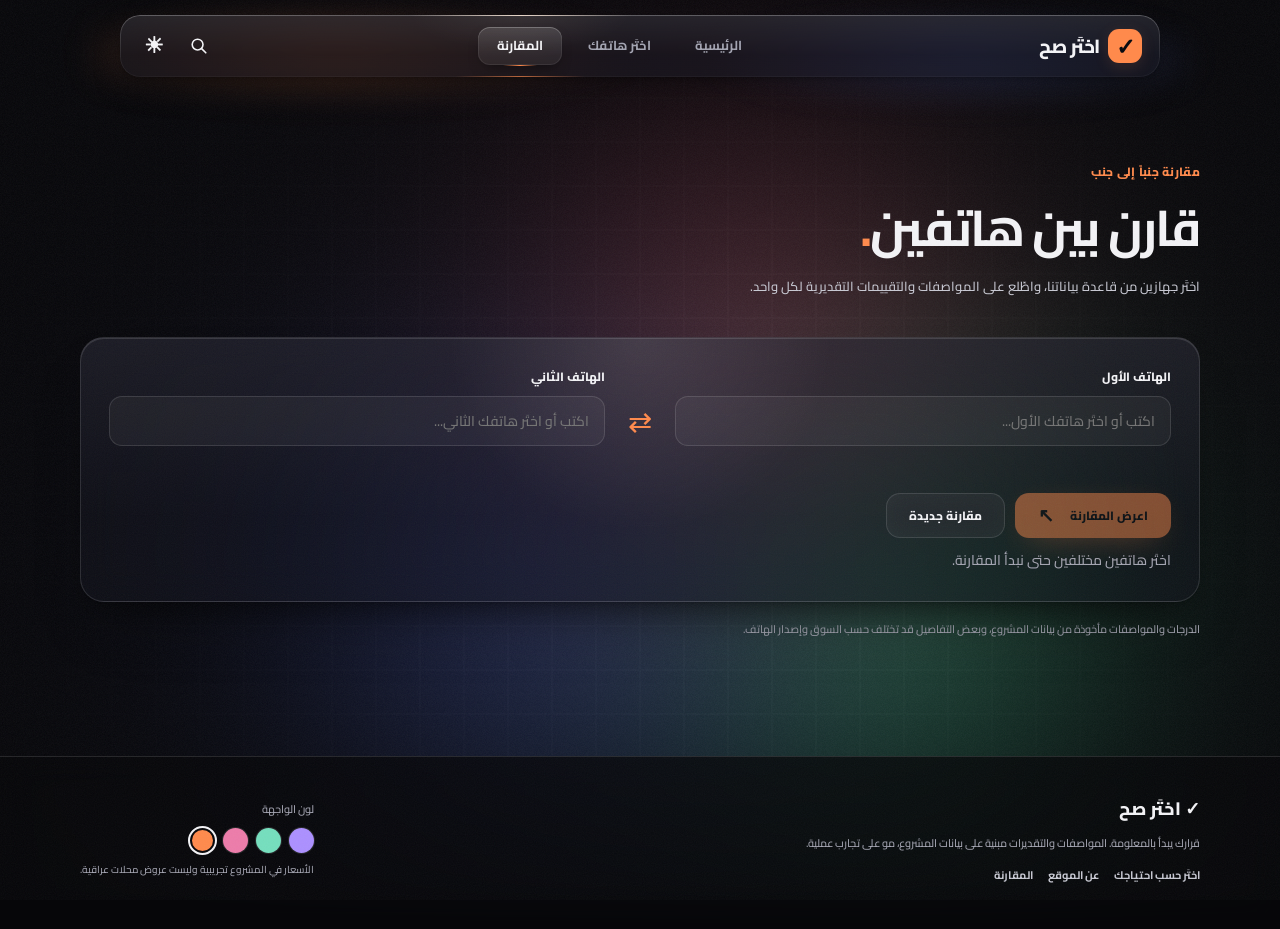
==== commit 22f77e42: "Replace old website with new version" ====
--- a/compare.html
+++ b/compare.html
@@ -1,309 +1,73 @@
-<!DOCTYPE html>
-<html lang="ar" dir="rtl">
-<head>
-<script>try{const p=localStorage.getItem('sitePalette');document.documentElement.dataset.palette=['violet','pine','burgundy','copper'].includes(p)?p:'violet'}catch(e){document.documentElement.dataset.palette='violet'}</script>
-<script>try{const t=localStorage.getItem('siteTheme');document.documentElement.dataset.theme=(t==='dark'||t==='light')?t:(matchMedia('(prefers-color-scheme: dark)').matches?'dark':'light')}catch(e){document.documentElement.dataset.theme='light'}</script>
-<meta charset="UTF-8"><meta name="viewport" content="width=device-width, initial-scale=1">
-<title>مقارنة الهواتف | اختَر صح</title>
-<meta name="description" content="قارن بين هاتفين على اختَر صح: المواصفات جنباً إلى جنب مع درجات تقديرية للأداء والشاشة والكاميرا والبطارية والشحن.">
-<meta name="theme-color" content="#7545ce">
-<meta property="og:type" content="website">
-<meta property="og:locale" content="ar_IQ">
-<meta property="og:title" content="مقارنة الهواتف | اختَر صح">
-<meta property="og:description" content="قارن بين هاتفين على اختَر صح: المواصفات جنباً إلى جنب مع درجات تقديرية للأداء والشاشة والكاميرا والبطارية والشحن.">
-<link rel="icon" href="data:image/svg+xml,%3Csvg xmlns='http://www.w3.org/2000/svg' viewBox='0 0 64 64'%3E%3Crect width='64' height='64' rx='16' fill='%237545ce'/%3E%3Cpath d='M18 33l10 10 18-22' fill='none' stroke='%23fff' stroke-width='7' stroke-linecap='round' stroke-linejoin='round'/%3E%3C/svg%3E">
-
-<link href="https://fonts.googleapis.com/css2?family=Cairo:wght@400;600;700;800&display=swap" rel="stylesheet">
-
-<style>
-:root{--bg:#f3f4f6;--card:#fff;--ink:#21152f;--muted:#65616f;--purple:#7545ce;--line:#e5e7eb}
-*{box-sizing:border-box}body{margin:0;background:var(--bg);color:var(--ink);font-family:Cairo,sans-serif;font-size:14px}a{color:var(--purple)}header{background:#fff;border-bottom:1px solid var(--line)}.wrap{max-width:980px;width:92%;margin:auto}.top{min-height:70px;display:flex;align-items:center;justify-content:space-between;gap:12px}.logo{font-weight:800;font-size:21px;text-decoration:none;color:var(--ink)}.back{text-decoration:none;font-weight:700}main{padding:40px 0 70px}h1{font-size:clamp(24px,4vw,34px);margin:0 0 6px}.subtitle{color:var(--muted);margin:0 0 24px}.pickers{display:grid;grid-template-columns:1fr 1fr;gap:16px}.picker{background:#fff;padding:20px;border:1px solid var(--line);border-radius:18px;min-width:0}.picker label{font-weight:800;display:block;margin-bottom:9px}.picker input{width:100%;padding:13px;border:1px solid #cfd2d9;border-radius:10px;font:inherit;outline:none}.picker input:focus{border-color:var(--purple)}.options{max-height:180px;overflow:auto;margin-top:8px}.option{display:block;width:100%;text-align:right;background:#faf9fd;border:0;border-bottom:1px solid var(--line);padding:10px;cursor:pointer;font:inherit;color:var(--ink)}.option:hover{background:#f0e9ff}.chosen{margin-top:10px;color:var(--purple);font-weight:700;min-height:25px}.action{margin:18px 0 22px;border:0;background:var(--purple);color:white;border-radius:12px;padding:12px 26px;font:700 15px Cairo;cursor:pointer}.action:disabled{opacity:.5;cursor:not-allowed}.message{color:var(--muted);min-height:24px}.comparison{overflow-x:auto;background:#fff;border:1px solid var(--line);border-radius:18px}.comparison table{width:100%;min-width:560px;border-collapse:collapse;table-layout:fixed}.comparison th,.comparison td{border-bottom:1px solid var(--line);padding:14px;text-align:right;vertical-align:top;overflow-wrap:anywhere}.comparison th{background:#f8f6fd;font-size:15px}.comparison th:first-child,.comparison td:first-child{width:23%;font-weight:700}.comparison tr:last-child td{border-bottom:0}.comparison td{line-height:1.8}.comparison .phone-link{font-weight:800;text-decoration:none}.hint{font-size:12px;color:var(--muted);margin-top:12px}@media(max-width:600px){.pickers{grid-template-columns:1fr}main{padding-top:25px}.picker{padding:15px}.comparison th,.comparison td{padding:10px}}
-/* صور الأجهزة أعلى أسمائها في جدول المقارنة */
-.comparison .phone-photo{display:block;width:100%;height:150px;object-fit:contain;margin:0 auto 10px}
-.comparison .phone-placeholder{height:150px;display:flex;align-items:center;justify-content:center;background:#f3f0fa;border-radius:12px;color:#7545ce;font-size:48px;margin-bottom:10px}
-.comparison th:not(:first-child){text-align:center}
-@media(max-width:600px){.comparison .phone-photo,.comparison .phone-placeholder{height:110px}}
-
-/* قسم التحليل المرئي */
-.comparison .phone-photo{max-width:175px}
-.radar text{paint-order:stroke;stroke:#fff;stroke-width:3px;stroke-linejoin:round}
-.insights{margin:22px 0;background:white;border:1px solid var(--line);border-radius:18px;padding:20px}
-.insights h2{margin:0 0 6px;font-size:21px}.insights p{color:var(--muted)}
-.radar-legend{display:flex;gap:18px;flex-wrap:wrap;justify-content:center;font-weight:700}
-.radar-legend span:before{content:"";display:inline-block;width:12px;height:12px;border-radius:4px;background:var(--dot);margin-left:7px}
-.radar{display:block;width:100%;max-width:520px;height:auto;margin:8px auto}
-.analysis-grid{display:grid;grid-template-columns:1fr 1fr;gap:12px}.analysis-card{border:1px solid var(--line);border-radius:14px;padding:14px;background:#faf9fd}
-.analysis-card h3{margin:0 0 8px;color:var(--purple)}.analysis-card ul{padding-right:20px;margin:0;line-height:2}
-@media(max-width:600px){.analysis-grid{grid-template-columns:1fr}.insights{padding:12px}}
-
-@media (max-width: 600px) {
-  .comparison {
-    overflow-x: hidden;
-  }
-
-  .comparison table {
-    width: 100%;
-    min-width: 0;
-    table-layout: fixed;
-  }
-
-  .comparison th,
-  .comparison td {
-    padding: 7px 3px;
-    font-size: 10px;
-    line-height: 1.5;
-    overflow-wrap: anywhere;
-    word-break: normal;
-  }
-
-  .comparison th:first-child,
-  .comparison td:first-child {
-    width: 22%;
-    font-size: 10px;
-  }
-
-  .comparison .phone-photo,
-  .comparison .phone-placeholder {
-    height: 75px;
-  }
-
-  .comparison .phone-link {
-    font-size: 11px;
-  }
-}
-.spec-winner {
-  background: #e8f8ed !important;
-  color: #176b38 !important;
-  font-weight: 700;
-  box-shadow: inset 0 0 0 1px #a8dfb7;
-}
-.pickers[hidden],
-.action[hidden],
-#newCompare[hidden],
-.comparison[hidden],
-.insights[hidden] {
-  display: none !important;
-}
-.top {
-  justify-content: space-between;
-}
-
-.top .back {
-  margin-right: auto;
-  margin-left: 12px;
-}
-
-.top #themeToggle {
-  flex-shrink: 0;
-}
-</style>
-
-<link rel="stylesheet" href="theme.css">
-<link rel="stylesheet" href="wave-background.css">
-<link rel="stylesheet" href="premium-studio.css">
-<link rel="stylesheet" href="mobile.css" media="(max-width:800px)">
-<link rel="stylesheet" href="themes.css">
-<link rel="stylesheet" href="site-final-fixes.css">
-<link rel="stylesheet" href="ikhtar-final.css">
-</head>
-<body>
-<div class="ik-wave-bg" aria-hidden="true"><div class="ik-wave-bg__light"></div><div class="ik-wave-bg__dark"></div></div>
-  <header><div class="wrap top"><a class="logo" href="index.html">✓ اختَر صح</a><a class="back" href="index.html" aria-label="الرئيسية"><span aria-hidden="true">→</span><span class="back-text">الرئيسية</span></a> <select id="paletteSelect" aria-label="اختيار لون الموقع">
-<option value="violet">🟣 بنفسجي</option>
-<option value="pine">🟢 صنوبري</option>
-<option value="burgundy">🔴 عنابي</option>
-<option value="copper">🟠 نحاسي</option>
-</select> <button id="themeToggle" type="button" aria-label="تبديل الوضع الليلي">
-  🌙
-</button></div></header>
-<main class="wrap">
-<h1>مقارنة الهواتف</h1><p class="subtitle">اختَر هاتفين من الأجهزة المتوفرة وشوف مواصفاتهم وتحليل الفروقات.</p>
-<p class="ik-price-disclaimer">أسعار المشروع تجريبية بالدولار وليست أسعار السوق.</p><div class="pickers">
-<section class="picker"><label for="search1">الهاتف الأول</label><input id="search1" type="search" autocomplete="off" placeholder="اكتب اسم الهاتف الأول..." aria-controls="options1"><div class="options" id="options1"></div><div class="chosen" id="chosen1"></div></section>
-<section class="picker"><label for="search2">الهاتف الثاني</label><input id="search2" type="search" autocomplete="off" placeholder="اكتب اسم الهاتف الثاني..." aria-controls="options2"><div class="options" id="options2"></div><div class="chosen" id="chosen2"></div></section>
-</div>
-<button id="compareButton" class="action" disabled>اعرض المقارنة</button><p id="message" class="message" role="status">اختَر هاتفين من القائمة للبدء.</p><button id="newCompare" class="action" hidden>
-  ⇄ مقارنة جديدة
-</button><div id="comparison" class="comparison" hidden></div>
-<section class="insights" id="insights" hidden></section><p class="hint">المواصفات مأخوذة من بيانات الهواتف داخل المشروع (phones.json). بعض التفاصيل تختلف حسب السوق؛ لا تعتبر الأرقام وحدها حكماً على الجودة.</p>
+<!doctype html>
+<html lang="ar" dir="rtl"><head><meta charset="utf-8"><meta name="viewport" content="width=device-width,initial-scale=1">
+<meta name="description" content="قارن بين هاتفين بالتفصيل من حيث المواصفات وتجهيزات الكاميرا والمعالج والبطارية."><title>مقارنة الهواتف | اختَر صح</title>
+<link rel="icon" href="data:image/svg+xml,%3Csvg xmlns='http://www.w3.org/2000/svg' viewBox='0 0 64 64'%3E%3Crect width='64' height='64' rx='17' fill='%23ff8a4c'/%3E%3Cpath d='M17 33l11 10 19-22' stroke='%23070a13' stroke-width='7' fill='none' stroke-linecap='round'/%3E%3C/svg%3E">
+<script>try{let t=localStorage.getItem('siteTheme'),p=localStorage.getItem('sitePalette');document.documentElement.dataset.theme=['dark','light'].includes(t)?t:'dark';document.documentElement.dataset.palette=['violet','pine','burgundy','copper'].includes(p)?p:'copper'}catch(e){document.documentElement.dataset.theme='dark';document.documentElement.dataset.palette='copper'}</script>
+<link rel="preconnect" href="https://fonts.googleapis.com"><link rel="preconnect" href="https://fonts.gstatic.com" crossorigin><link href="https://fonts.googleapis.com/css2?family=Cairo:wght@400;500;600;700;800&display=swap" rel="stylesheet">
+<link rel="stylesheet" href="assets/site.css"><link rel="stylesheet" href="assets/mobile-light.css?v=20261103-touchfix"></head><body data-page="compare" >
+<div class="ambient" aria-hidden="true"><canvas id="ambientCanvas"></canvas><canvas id="fogCanvas"></canvas><div class="fog-fallback" aria-hidden="true"><i></i><i></i><i></i></div><div class="ambient-pools"><i></i><i></i><i></i></div></div>
+<header class="site-header">
+ <div class="nav-ambient" aria-hidden="true"></div>
+ <div class="site-nav" data-wrap>
+ <nav class="bar" data-bar aria-label="التنقل الرئيسي">
+  <span class="bar__edge" aria-hidden="true"></span><span class="bar__sheen" aria-hidden="true"></span>
+  <a class="brand" href="index.html" aria-label="اختَر صح — الرئيسية"><span class="brand__mark">✓</span><span class="brand__name">اختَر صح</span></a>
+  <div class="mid" data-mid><div class="links" data-links>
+    <span class="pill" data-pill><span class="pill__glass"></span></span><span class="ghost" data-ghost></span>
+    <a class="link" data-link href="index.html"><span class="link__in">الرئيسية</span></a>
+    <a class="link" data-link href="index.html#finder"><span class="link__in">اختَر هاتفك</span></a>
+    <a class="link" data-link href="compare.html"><span class="link__in">المقارنة</span></a>
+   </div><div class="field" data-field>
+    <svg class="field__icon" viewBox="0 0 20 20" aria-hidden="true"><circle cx="8.6" cy="8.6" r="5.4"/><path d="M12.6 12.6l4.2 4.2"/></svg>
+    <label class="sr" for="globalSearch">البحث في الهواتف</label>
+    <input class="field__input" id="globalSearch" data-input type="search" autocomplete="off" placeholder="اسم الهاتف..." role="combobox" aria-expanded="false" aria-controls="globalResults" aria-autocomplete="list">
+    <kbd class="field__key" aria-hidden="true">Esc</kbd></div></div>
+   <div class="acts">
+    <button class="act act--search" type="button" data-search aria-expanded="false" aria-label="فتح البحث"><span class="act__in">
+     <svg class="act__icon act__icon--find" data-find viewBox="0 0 20 20" aria-hidden="true"><circle cx="8.6" cy="8.6" r="5.4"/><path d="M12.6 12.6l4.2 4.2"/></svg>
+     <svg class="act__icon act__icon--close" data-close viewBox="0 0 20 20" aria-hidden="true"><path d="M5.5 5.5l9 9M14.5 5.5l-9 9"/></svg></span></button>
+    <button class="act act--theme" id="themeToggle" type="button" aria-label="تبديل الوضع الليلي" title="تبديل الوضع الليلي">◐</button>
+   </div>
+  </nav>
+  <div class="panel" data-panel id="globalResults" role="listbox" aria-label="نتائج بحث الهواتف" hidden>
+   <span class="panel__edge" aria-hidden="true"></span>
+   <div class="panel__head"><span>الهواتف المتوفرة</span><span data-count></span></div>
+   <span class="hilite" data-hilite aria-hidden="true"></span><div class="rows" data-rows></div>
+   <p class="panel__none" data-none hidden>ما لقينا هذا الهاتف ضمن الهواتف السبعة الموجودة حالياً.</p>
+  </div>
+  <p class="sr" aria-live="polite" data-live></p>
+ </div>
+</header>
+<main class="content-shell inner-page compare-page"><div class="page-intro"><span class="section-eyebrow">مقارنة جنباً إلى جنب</span><h1>قارن بين هاتفين<span class="heading-dot">.</span></h1><p>اختَر جهازين من قاعدة بياناتنا، واطّلع على المواصفات والتقييمات التقديرية لكل واحد.</p></div>
+<section class="compare-builder glass-card"><div class="pickers">
+<div class="pick"><label for="search1">الهاتف الأول</label><input id="search1" type="search" autocomplete="off" placeholder="اكتب أو اختَر هاتفك الأول..." aria-controls="options1"><div id="options1" class="pick-options"></div><div class="chosen" id="chosen1"></div></div>
+<div class="swap-indicator" aria-hidden="true">⇄</div>
+<div class="pick"><label for="search2">الهاتف الثاني</label><input id="search2" type="search" autocomplete="off" placeholder="اكتب أو اختَر هاتفك الثاني..." aria-controls="options2"><div id="options2" class="pick-options"></div><div class="chosen" id="chosen2"></div></div>
+</div><div class="compare-acts"><button class="cta cta--bright" id="compareButton" type="button" disabled>اعرض المقارنة <span>↖</span></button><button class="cta cta--outline" id="newCompare" type="button">مقارنة جديدة</button></div><p class="muted message" id="compareMessage" role="status">اختَر هاتفين مختلفين حتى نبدأ المقارنة.</p></section>
+<section id="comparisonOutput" hidden><div class="section-header"><div><span class="section-eyebrow">تفاصيل الأجهزة</span><h2>المواصفات جنباً إلى جنب</h2></div></div><div class="table-shell glass-card" id="comparisonTable"></div><section class="score-section" id="radarSection" hidden>
+ <div class="section-header"><div><span class="section-eyebrow">تحليل تقريبي</span><h2>المقارنة البيانية</h2><p>الدرجات مستنتجة من المواصفات المعلنة؛ مو اختبارات فعلية، ولا تشمل السعر المحلي.</p></div></div>
+ <article class="radar-card glass-card" data-radar-card>
+ <div class="radar-card-head"><div><span class="section-eyebrow">مقارنة الأجهزة</span><h3 id="radarTitle">مقارنة المواصفات</h3></div><div class="radar-tags"><span class="tag-a" id="radarNameA"></span><span class="tag-b" id="radarNameB"></span></div></div>
+ <div class="radar-stage" data-radar-stage>
+  <svg class="radar-svg" data-svg viewBox="-118 -118 236 236" aria-hidden="true"><defs>
+   <linearGradient id="rgMain" gradientUnits="userSpaceOnUse" x1="-100" y1="-90" x2="100" y2="90"><stop offset="0" stop-color="#8b7bff"/><stop offset="1" stop-color="#52d6ff"/></linearGradient>
+   <linearGradient id="rgFill" gradientUnits="userSpaceOnUse" x1="-100" y1="-90" x2="100" y2="90"><stop offset="0" stop-color="#8b7bff" stop-opacity=".32"/><stop offset="1" stop-color="#52d6ff" stop-opacity=".14"/></linearGradient>
+   <radialGradient id="rgBeam" cx="0" cy="0" r="108" gradientUnits="userSpaceOnUse"><stop offset="0" stop-color="#52d6ff" stop-opacity="0"/><stop offset=".75" stop-color="#8b7bff" stop-opacity=".21"/><stop offset="1" stop-color="#52d6ff" stop-opacity="0"/></radialGradient>
+   <linearGradient id="rgAxis" x1="0" y1="0" x2="0" y2="-104" gradientUnits="userSpaceOnUse"><stop offset="0" stop-color="#fff" stop-opacity="0"/><stop offset=".75" stop-color="#52d6ff" stop-opacity=".65"/><stop offset="1" stop-color="#fff" stop-opacity=".9"/></linearGradient>
+   <filter id="rgSoft" x="-60%" y="-60%" width="220%" height="220%"><feGaussianBlur stdDeviation="7"/></filter><filter id="rgGlow" x="-40%" y="-40%" width="180%" height="180%"><feGaussianBlur stdDeviation="5"/></filter>
+  </defs><g class="radar-rings" data-rings></g><g class="radar-axes" data-axes></g><g class="radar-beam" data-beam><path data-wedge fill="url(#rgBeam)" filter="url(#rgSoft)"/><line x1="0" y1="0" x2="0" y2="-104" stroke="url(#rgAxis)"/></g>
+  <path class="radar-base" data-base/><path class="radar-glow" data-glow filter="url(#rgGlow)"/><path class="radar-fill" data-fill fill="url(#rgFill)"/><path class="radar-line" data-line stroke="url(#rgMain)"/><g data-dots></g><circle class="radar-halo" data-halo r="7"/></svg>
+ <div class="radar-labels" data-labels></div><div class="radar-tip" data-tip><div class="radar-tip-glass"><span id="tipName">الكاميرات</span><b id="tipA">0</b><small id="tipB"></small></div></div>
+ </div><div class="radar-legend"><span><i class="radar-legend-a"></i><b id="legendA"></b></span><span><i class="radar-legend-b"></i><b id="legendB"></b></span></div>
+ </article><div class="analysis-grid" id="analysisGrid"></div>
+</section></section>
+<p class="disclaimer">الدرجات والمواصفات مأخوذة من بيانات المشروع، وبعض التفاصيل قد تختلف حسب السوق وإصدار الهاتف.</p>
 </main>
-<script src="app.js"></script>
-<script>
-let phones=[];const selected=[null,null];const button=document.getElementById('compareButton');const msg=document.getElementById('message');const result=document.getElementById('comparison');
-const normalize=s=>String(s||'').toLocaleLowerCase().replace(/[\s\-_]+/g,'').replace(/[أإآ]/g,'ا').replace(/ى/g,'ي');
-function pick(i,p){selected[i]=p;document.getElementById('search'+(i+1)).value=p.name;document.getElementById('chosen'+(i+1)).textContent='✓ '+p.name;document.getElementById('options'+(i+1)).replaceChildren();button.disabled=!(selected[0]&&selected[1]);result.hidden=true;document.getElementById('insights').hidden=true;msg.textContent='';}
-function setup(i){const input=document.getElementById('search'+(i+1)),list=document.getElementById('options'+(i+1));input.addEventListener('input',()=>{selected[i]=null;button.disabled=true;result.hidden=true;document.getElementById('insights').hidden=true;document.getElementById('chosen'+(i+1)).textContent='';list.replaceChildren();const q=normalize(input.value.trim());if(!q)return;const matches=phones.filter(p=>[p.name,p.model,(p.brand || '')+' '+p.model,...(p.aliases||[])].some(s=>normalize(s).includes(q))).slice(0,12);if(!matches.length){list.textContent='ما لقينا هاتف بهذا الاسم';return;}matches.forEach(p=>{const b=document.createElement('button');b.type='button';b.className='option';b.textContent=p.name;b.addEventListener('click',()=>pick(i,p));list.appendChild(b);});});}
-setup(0);setup(1);
-function td(text,tag='td'){const el=document.createElement(tag);el.textContent=text;return el;}
-function compare(){const [a,b]=selected;if(!a||!b)return;if(a.id===b.id){msg.textContent='اختَر هاتفين مختلفين حتى نقارن بينهم.';return;}msg.textContent='';const table=document.createElement('table');const head=document.createElement('tr');head.appendChild(td('المواصفة','th'));for(const p of [a,b]){
- const th=document.createElement('th');
- const photo=document.createElement('img');
- photo.className='phone-photo';photo.alt='صورة '+p.name;photo.loading='lazy';
- const placeholder=document.createElement('div');placeholder.className='phone-placeholder';placeholder.textContent='📱';
- const imagePath = p.image || '';
- if (imagePath) {
-   photo.src = imagePath;
-   photo.onerror = () => { photo.onerror = null; photo.src = 'phone-placeholder.svg'; };
-   th.appendChild(photo);
- } else { th.appendChild(placeholder); }
- const link=document.createElement('a');link.className='phone-link';link.textContent=p.name;link.href=p.page||'index.html';
- th.appendChild(link);head.appendChild(th);
-}table.appendChild(head);
-const keys = [...new Set([
-  ...Object.keys(a.specs || {}),
-  ...Object.keys(b.specs || {})
-])];
-
-function getCompareValue(key, value) {
-  if (!value || typeof value !== 'string') return null;
-
-  const text = value.replace(/,/g, '');
-
-  if (key === 'البطارية') {
-    const m = text.match(/(\d{4,5})\s*mAh/i);
-    return m ? Number(m[1]) : null;
-  }
-
-  if (key === 'الشاشة') {
-    const matches = [...text.matchAll(/(\d{2,3})\s*Hz/gi)];
-    return matches.length
-      ? Math.max(...matches.map(m => Number(m[1])))
-      : null;
-  }
-
-  if (key === 'الدقة') {
-    const m = text.match(/(\d{3,4})\s*[×xX]\s*(\d{3,4})/);
-    return m ? Number(m[1]) * Number(m[2]) : null;
-  }
-
-  if (key === 'الذاكرة') {
-    const m = text.match(/(\d+)\s*GB/i);
-    return m ? Number(m[1]) : null;
-  }
-
-  if (key === 'التخزين') {
-    const sizes = [...text.matchAll(/(\d+)\s*(TB|GB)/gi)]
-      .map(m => Number(m[1]) * (m[2].toUpperCase() === 'TB' ? 1024 : 1));
-    return sizes.length ? Math.max(...sizes) : null;
-  }
-
-  return null;
-}
-
-keys.forEach(key => {
-  const tr = document.createElement('tr');
-
-  const valueA = a.specs?.[key] || 'غير متوفر';
-  const valueB = b.specs?.[key] || 'غير متوفر';
-
-  const cellA = td(valueA);
-  const cellB = td(valueB);
-
-  const numA = getCompareValue(key, valueA);
-  const numB = getCompareValue(key, valueB);
-
-  if (numA !== null && numB !== null && numA !== numB) {
-    if (numA > numB) {
-      cellA.classList.add('spec-winner');
-    } else {
-      cellB.classList.add('spec-winner');
-    }
-  }
-
-  tr.append(td(key), cellA, cellB);
-  table.appendChild(tr);
-});
-{const tr=document.createElement('tr');tr.append(td('السعر (تجريبي)'),td(IK.price(a)),td(IK.price(b)));table.appendChild(tr);}
-const metrics=IK.METRICS;const rate=IK.rate;
-function renderInsights(a,b){
- const area=document.getElementById('insights');area.replaceChildren();area.hidden=false;
- const h=document.createElement('h2');h.textContent='المقارنة البيانية والتحليل (من 10)';area.appendChild(h);
- const desc=document.createElement('p');desc.textContent='درجات تقديرية للمواصفات المعلنة، وليست اختبارات فعلية. الأداء يعتمد على فئة المعالج، والشاشة على التردد والدقة، والكاميرات على تجهيزات العدسات والتثبيت، والبطارية على السعة، والشحن على القدرة المعلنة. تقييم القيمة مقابل السعر خارج المخطط إلى حين توفر أسعار عراقية موثوقة.';area.appendChild(desc);
- const x=rate(a),y=rate(b),colors=['var(--accent)','#f59e0b'];
- const legend=document.createElement('div');legend.className='radar-legend';[a,b].forEach((p,i)=>{const el=document.createElement('span');el.style.setProperty('--dot',colors[i]);el.textContent=p.name;legend.appendChild(el)});area.appendChild(legend);
- const NS='http://www.w3.org/2000/svg';const svg=document.createElementNS(NS,'svg');svg.setAttribute('viewBox','0 0 560 440');svg.setAttribute('class','radar');svg.setAttribute('role','img');svg.setAttribute('aria-label','مخطط خماسي لدرجات تقنية تقديرية من عشرة');
- const add=(tag,attrs,content)=>{const el=document.createElementNS(NS,tag);Object.entries(attrs).forEach(([k,v])=>el.setAttribute(k,v));if(content!=null)el.textContent=content;svg.appendChild(el);return el;};
- const cx=280,cy=218,R=140;const point=(i,r)=>{const ang=-Math.PI/2+i*2*Math.PI/5;return [cx+r*Math.cos(ang),cy+r*Math.sin(ang)]};
- for(let ring=1;ring<=5;ring++)add('polygon',{points:metrics.map((_,i)=>point(i,R*ring/5).join(',')).join(' '),fill:'none',stroke:'#e5e7eb','stroke-width':1.5});
- metrics.forEach((m,i)=>{const [px,py]=point(i,R);add('line',{x1:cx,y1:cy,x2:px,y2:py,stroke:'#d1d5db'});const [tx,ty]=point(i,R+52);add('text',{x:tx,y:ty,'text-anchor':'middle','dominant-baseline':'middle',fill:'#21152f','font-size':'14','font-family':'Cairo'},m)});
- [x,y].forEach((values,j)=>{const valid=metrics.map((m,i)=>values[m]==null?null:point(i,R*values[m]/10));
-  if(valid.every(Boolean))add('polygon',{points:valid.map(v=>v.join(',')).join(' '),fill:colors[j],'fill-opacity':'.14',stroke:colors[j],'stroke-width':3});
-  else valid.forEach((v,i)=>{if(v&&valid[(i+1)%5])add('line',{x1:v[0],y1:v[1],x2:valid[(i+1)%5][0],y2:valid[(i+1)%5][1],stroke:colors[j],'stroke-width':3});});
-  valid.forEach(v=>{if(v)add('circle',{cx:v[0],cy:v[1],r:5,fill:colors[j],stroke:'#fff','stroke-width':2})});
- });area.appendChild(svg);
- const grid=document.createElement('div');grid.className='analysis-grid';
- [a,b].forEach((p,j)=>{const vals=j===0?x:y;const card=document.createElement('div');card.className='analysis-card';const title=document.createElement('h3');title.textContent=p.name;card.appendChild(title);const ul=document.createElement('ul');metrics.forEach(m=>{const li=document.createElement('li');const v=vals[m],other=(j===0?y:x)[m];li.textContent=m+': '+(v==null?'غير محسوب':v.toFixed(1)+'/10'+(other!=null?(v>other?' — أعلى تقديرياً':v<other?' — أقل تقديرياً':' — متساوي'):''));ul.appendChild(li)});card.appendChild(ul);if(p.strengths?.length){const detail=document.createElement('p');detail.textContent='نقاط قوة مذكورة بصفحة الهاتف:';card.appendChild(detail);const extras=document.createElement('ul');p.strengths.slice(0,3).forEach(t=>{const li=document.createElement('li');li.textContent=t;extras.appendChild(li)});card.appendChild(extras)}grid.appendChild(card)});area.appendChild(grid);
- const note=document.createElement('p');note.textContent='مهم: الدرجات تقريبية وفق قواعد ثابتة وليست مراجعة مخبرية. تقييم الكاميرات يعكس تجهيزاتها فقط، وليس جودة الصور. عند غياب أي معلومة نترك درجتها غير محسوبة بدلاً من اختراع رقم. القيمة مقابل السعر تحتاج أسعاراً عراقية موثوقة.';area.appendChild(note);
-}
-
-result.replaceChildren(table);
-result.hidden = false;
-renderInsights(a,b);
-}
-
-button.addEventListener('click', () => {
-  compare();
-
-  if (!result.hidden) {
-    document.querySelector('.pickers').hidden = true;
-    button.hidden = true;
-    newCompare.hidden = false;
-    msg.hidden = true;
-
-    result.scrollIntoView({
-      behavior: 'smooth',
-      block: 'start'
-    });
-  }
-});function preselect() {
-  const phoneId = new URLSearchParams(
-    window.location.search
-  ).get("phone");
-
-  if (!phoneId) return;
-
-  const phone = phones.find(p =>
-    p.id === phoneId || p.page === phoneId + ".html"
-  );
-
-  if (phone) {
-    pick(0, phone);
-  }
-}
-
-IK.load().then(data=>{phones=data.phones;msg.textContent='متوفر '+phones.length+' هواتف. اختَر هاتفين للبدء.';preselect();}).catch(()=>{msg.textContent=IK.loadError();});
-
-const newCompare = document.getElementById('newCompare');
-
-newCompare.addEventListener('click', () => {
-  document.querySelector('.pickers').hidden = false;
-  button.hidden = false;
-  msg.hidden = false;
-
-  result.hidden = true;
-  document.getElementById('insights').hidden = true;
-  newCompare.hidden = true;
-
-  selected[0] = null;
-  selected[1] = null;
-  button.disabled = true;
-
-  [1, 2].forEach(i => {
-    document.getElementById('search' + i).value = '';
-    document.getElementById('chosen' + i).textContent = '';
-    document.getElementById('options' + i).replaceChildren();
-  });
-
-  msg.textContent = 'اختَر هاتفين للمقارنة الجديدة.';
-
-  document.querySelector('.pickers').scrollIntoView({
-    behavior: 'smooth',
-    block: 'start'
-  });
-});
-</script>
-<script src="theme.js" defer></script>
-<script src="premium-studio.js" defer></script>
-<script src="premium-navigation.js" defer></script>
-<script src="mobile.js" defer></script>
-</body></html>
+<footer class="site-footer"><div class="content-shell footer-inner">
+ <div><a class="foot-brand" href="index.html">✓ اختَر صح</a><p>قرارك يبدأ بالمعلومة. المواصفات والتقديرات مبنية على بيانات المشروع، مو على تجارب عملية.</p><nav class="footer-links" aria-label="روابط سريعة"><a href="index.html#finder">اختَر حسب احتياجك</a><a href="index.html#services">عن الموقع</a><a href="compare.html">المقارنة</a></nav></div>
+ <div class="footer-options"><span>لون الواجهة</span><div class="palette-swatches" role="group" aria-label="لون الواجهة">
+ <button data-palette="violet" title="بنفسجي" aria-label="بنفسجي"></button><button data-palette="pine" title="صنوبري" aria-label="صنوبري"></button><button data-palette="burgundy" title="عنابي" aria-label="عنابي"></button><button data-palette="copper" title="نحاسي" aria-label="نحاسي"></button>
+ </div><span class="foot-small">الأسعار في المشروع تجريبية وليست عروض محلات عراقية.</span></div>
+ </div></footer>
+<script defer src="assets/offline-data.js"></script><script defer src="assets/app.js?v=20261103-touchfix"></script><script defer src="assets/ambient.js?v=20261103-touchfix"></script><script defer src="assets/fog.js?v=20261103-touchfix"></script><script defer src="assets/radar.js"></script>
+</body></html>
--- a/assets/site.css
+++ b/assets/site.css
@@ -0,0 +1,45 @@
+/* Ikhtar Sah — unified rebuild. Nav/radar visuals and card/glass interaction adapted from user-supplied Animorio examples.
+   Animorio license in ANIMORIO-LICENSE.txt. The old theme CSS is deliberately not loaded. */
+:root{color-scheme:dark;--page:#07070a;--ink:#f3f3f6;--muted:#a4a5b2;--soft:#c8c9d3;--line:rgba(255,255,255,.12);--glass:rgba(19,20,29,.54);--glass-soft:rgba(255,255,255,.043);--card-top:rgba(39,39,51,.61);--shadow:rgba(0,0,0,.56);--accent:#ff8a4c;--accent-wash:rgba(255,138,76,.13);--cool:#6f8cff;--gain:#5fe3b4;--radar-a:#8b7bff;--radar-b:#52d6ff;--brand-ink:#080b11;--body-min:0}
+:root[data-palette=violet]{--accent:#ac90ff;--accent-wash:rgba(172,144,255,.13);--cool:#5eaaff}
+:root[data-palette=pine]{--accent:#75dfbe;--accent-wash:rgba(117,223,190,.13);--cool:#85a6ff}
+:root[data-palette=burgundy]{--accent:#ed7caa;--accent-wash:rgba(237,124,170,.13);--cool:#a797ff}
+:root[data-palette=copper]{--accent:#ff8a4c;--accent-wash:rgba(255,138,76,.13);--cool:#6f8cff}
+:root[data-theme=light]{color-scheme:light;--page:#eff0f5;--ink:#181824;--muted:#56596b;--soft:#333849;--line:rgba(35,35,50,.15);--glass:rgba(255,255,255,.67);--glass-soft:rgba(255,255,255,.67);--card-top:rgba(255,255,255,.92);--shadow:rgba(35,29,66,.16);--brand-ink:#fff}
+*,*::before,*::after{box-sizing:border-box}html{scroll-behavior:smooth;scroll-padding-top:100px;overflow-x:clip}body{margin:0;min-height:100svh;background:var(--page);color:var(--ink);font:500 14px/1.8 Cairo,Tahoma,Arial,sans-serif;-webkit-font-smoothing:antialiased;overflow-x:clip}a{color:inherit;text-decoration:none}button,input,select{font:inherit}button{cursor:pointer}button:disabled{cursor:not-allowed;opacity:.48}img{display:block;max-width:100%}[hidden]{display:none!important}::selection{background:rgba(111,140,255,.37)}:focus-visible{outline:2px solid var(--accent);outline-offset:3px}.sr{position:absolute!important;width:1px!important;height:1px!important;padding:0!important;overflow:hidden!important;clip:rect(0,0,0,0)!important;white-space:nowrap!important;border:0!important}.content-shell{width:min(1120px,calc(100% - 48px));margin-inline:auto;position:relative;z-index:2}
+/* The real three-lamp WebGL fragment and three different spring speeds are in ambient.js. */
+.ambient{position:fixed;inset:0;z-index:0;pointer-events:none;overflow:hidden;background:var(--page)}.ambient canvas{position:absolute;inset:0;display:block;width:100%;height:100%}.ambient-pools{display:none;position:absolute;inset:0;mix-blend-mode:screen}.ambient.no-gl .ambient-pools{display:block}.ambient-pools i{position:absolute;width:70vmin;height:70vmin;border-radius:50%;filter:blur(25px);opacity:.42;transform:translate3d(-50%,-50%,0);background:radial-gradient(circle,var(--c) 0,transparent 68%)}.ambient-pools i:nth-child(1){--c:#ff4f6a}.ambient-pools i:nth-child(2){--c:#3dffa2}.ambient-pools i:nth-child(3){--c:#4a6bff}body::after{content:'';position:fixed;inset:0;z-index:30;pointer-events:none;opacity:.05;background-image:url("data:image/svg+xml,%3Csvg xmlns='http://www.w3.org/2000/svg' width='160' height='160'%3E%3Cfilter id='n'%3E%3CfeTurbulence type='fractalNoise' baseFrequency='.9' numOctaves='2' stitchTiles='stitch'/%3E%3C/filter%3E%3Crect width='100%25' height='100%25' filter='url(%23n)'/%3E%3C/svg%3E")}
+/*  Nav faithfully uses Animorio's smoked glass, illuminated rim, moving pill, spring sheen, and morphing search. */
+.site-header{position:sticky;top:0;z-index:100;padding:15px 22px 0;pointer-events:none}.site-nav{position:relative;width:min(1040px,100%);margin-inline:auto;pointer-events:none}.site-nav::before{content:'';position:absolute;inset:-16px -3% auto;height:110px;z-index:-1;pointer-events:none;background:radial-gradient(40% 65% at 22% 50%,color-mix(in srgb,var(--accent) 25%,transparent),transparent 72%),radial-gradient(35% 60% at 80% 55%,color-mix(in srgb,var(--cool) 22%,transparent),transparent 72%);filter:blur(15px)}
+.site-nav .bar{--lx:30px;--lo:.85;position:relative;height:62px;display:flex;direction:rtl;align-items:center;gap:8px;padding:0 13px;border-radius:20px;pointer-events:auto;background:linear-gradient(180deg,rgba(255,255,255,.085),rgba(255,255,255,.018) 65%),var(--glass);backdrop-filter:blur(20px) saturate(150%);-webkit-backdrop-filter:blur(20px) saturate(150%);box-shadow:inset 0 1px rgba(255,255,255,.09),0 12px 40px -18px var(--shadow),0 3px 8px -4px var(--shadow);isolation:isolate}
+.site-nav .bar__edge,.site-nav .panel__edge{position:absolute;inset:0;border-radius:inherit;padding:1px;pointer-events:none;background:radial-gradient(155px 35px at var(--lx) 0%,rgba(255,236,220,var(--lo)),transparent 72%),radial-gradient(90px 28px at var(--lx) 100%,color-mix(in srgb,var(--accent) 70%,transparent),transparent 72%),linear-gradient(180deg,rgba(255,255,255,.19),rgba(255,255,255,.035));-webkit-mask:linear-gradient(#000 0 0) content-box,linear-gradient(#000 0 0);-webkit-mask-composite:xor;mask:linear-gradient(#000 0 0) content-box exclude,linear-gradient(#000 0 0)}
+.site-nav .bar__sheen{position:absolute;inset:0;border-radius:inherit;pointer-events:none;background:radial-gradient(145px 46px at var(--lx) 0%,rgba(255,230,210,.065),transparent 76%)}
+.site-nav .brand{position:relative;z-index:2;display:flex;align-items:center;gap:9px;padding:4px 5px;white-space:nowrap;flex:none;color:var(--ink)}.site-nav .brand__mark{display:grid;place-items:center;width:34px;height:34px;border-radius:11px;background:var(--accent);color:var(--brand-ink);font-size:23px;line-height:1;font-weight:800;box-shadow:0 4px 15px var(--accent-wash)}.site-nav .brand__name{font-size:19px;font-weight:800;letter-spacing:-.045em}
+.site-nav .mid{position:relative;min-width:0;flex:1;height:42px;margin-inline:20px 6px}.site-nav .links{position:absolute;inset:0;display:flex;direction:rtl;align-items:center;justify-content:center;gap:6px;transition:opacity .25s ease,filter .34s ease,transform .38s cubic-bezier(.2,.8,.3,1)}
+.site-nav .link{position:relative;z-index:1;display:flex;align-items:center;justify-content:center;height:38px;padding:0 clamp(8px,1.5vw,20px);border-radius:11px;white-space:nowrap;color:var(--muted);font-size:13px;font-weight:700;transition:color .25s}.site-nav .link[aria-current=page],.site-nav .link:hover{color:var(--ink)}.site-nav .link__in{display:block;transition:transform .22s cubic-bezier(.3,1.6,.5,1)}.site-nav .link:active .link__in{transform:scale(.95)}
+.site-nav .pill,.site-nav .ghost{position:absolute;left:0;top:2px;height:38px;width:0;pointer-events:none}.site-nav .pill__glass{position:absolute;inset:0;border-radius:12px;background:linear-gradient(180deg,rgba(255,255,255,.14),rgba(255,255,255,.06));box-shadow:inset 0 1px 0 rgba(255,255,255,.18),inset 0 0 0 1px rgba(255,255,255,.075),0 6px 14px -6px var(--shadow)}.site-nav .pill__glass::after{content:'';position:absolute;left:30%;right:30%;bottom:-1px;height:1px;background:linear-gradient(90deg,transparent,var(--accent),transparent)}.site-nav .ghost{border-radius:12px;background:rgba(255,255,255,.065);opacity:0;transition:opacity .22s,transform .22s,width .22s}
+.site-nav .field{position:absolute;inset:0;visibility:hidden;display:flex;direction:rtl;align-items:center;gap:9px;padding:0 12px;border-radius:12px;background:rgba(0,0,0,.21);box-shadow:inset 0 1px 2px rgba(0,0,0,.17),inset 0 0 0 1px var(--line);clip-path:inset(0 0 0 100% round 12px);opacity:0;transition:clip-path .62s cubic-bezier(.16,1,.3,1),opacity .28s}.site-nav .field__icon{width:17px;height:17px;flex:none;fill:none;stroke:var(--muted);stroke-width:1.8;stroke-linecap:round}.site-nav .field__input{flex:1;min-width:0;height:100%;border:0;background:none;color:var(--ink);font-size:13px;outline:none;caret-color:var(--accent);-webkit-appearance:none;appearance:none}.site-nav .field__input::placeholder{color:var(--muted);opacity:.9}.site-nav .field__input::-webkit-search-cancel-button{display:none}.site-nav .field__key{direction:ltr;display:block;flex:none;font-size:10px;color:var(--muted);padding:1px 6px;border:1px solid var(--line);border-radius:5px}
+.site-nav .acts{position:relative;z-index:2;display:flex;gap:4px;flex:none;align-items:center}.site-nav .act{display:grid;place-items:center;position:relative;width:41px;height:41px;border:none;border-radius:12px;color:var(--ink);background:transparent;transition:background .2s,transform .22s}.site-nav .act:hover{background:var(--glass-soft)}.site-nav .act:active{transform:scale(.92)}.site-nav .act__in{position:relative;display:block;width:20px;height:20px}.site-nav .act__icon{position:absolute;inset:0;width:20px;height:20px;fill:none;stroke:currentColor;stroke-width:1.6;stroke-linecap:round;stroke-linejoin:round;transition:transform .45s cubic-bezier(.2,1.4,.4,1),opacity .26s}.site-nav .act__icon--close{transform:rotate(90deg) scale(.4);opacity:0}.site-nav .act--theme{font:700 22px/1 Arial,sans-serif}
+.site-nav.is-searching .links{opacity:0;filter:blur(4px);transform:translateX(-12px);pointer-events:none}.site-nav.is-searching .pill{opacity:0;transition:opacity .22s}.site-nav.is-searching .field{visibility:visible;opacity:1;clip-path:inset(0 0 0 0 round 12px)}.site-nav.is-searching .act__icon--find{opacity:0;transform:rotate(-90deg) scale(.45)}.site-nav.is-searching .act__icon--close{opacity:1;transform:rotate(0) scale(1)}
+.site-nav .panel{--lx:30px;position:absolute;z-index:3;top:70px;left:0;right:0;width:100%;max-height:370px;overflow:auto;pointer-events:auto;border-radius:19px;padding:12px;background:linear-gradient(180deg,rgba(255,255,255,.10),rgba(255,255,255,.028)),var(--glass);backdrop-filter:blur(24px) saturate(150%);-webkit-backdrop-filter:blur(24px) saturate(150%);box-shadow:inset 0 1px 0 rgba(255,255,255,.1),0 18px 40px -18px var(--shadow),0 18px 55px -26px var(--shadow);opacity:0;transform:translateY(-9px);clip-path:inset(0 0 100% 0 round 19px);transition:opacity .26s,transform .48s cubic-bezier(.16,1,.3,1),clip-path .52s cubic-bezier(.16,1,.3,1)}.site-nav .panel.is-visible{opacity:1;transform:translateY(0);clip-path:inset(0 0 0 0 round 19px)}.site-nav .panel__head{display:flex;justify-content:space-between;gap:8px;padding:5px 10px 9px;font-size:11px;font-weight:700;color:var(--muted)}.site-nav .rows{position:relative;display:grid;gap:4px}.site-nav .row{position:relative;z-index:1;display:flex;width:100%;align-items:center;gap:12px;text-align:right;padding:8px 10px;border:0;border-radius:11px;background:transparent;color:var(--ink);transition:background .18s;cursor:pointer}.site-nav .row:hover,.site-nav .row[aria-selected=true]{background:rgba(255,255,255,.085)}.site-nav .row__sw{flex:none;display:grid;place-items:center;width:41px;height:41px;border:1px solid var(--line);border-radius:10px;background:linear-gradient(145deg,color-mix(in srgb,var(--accent) 30%,transparent),rgba(255,255,255,.035));font-size:21px}.site-nav .row__sw img{max-width:30px;max-height:36px;object-fit:contain}.site-nav .row__txt{flex:1;min-width:0;display:grid;gap:0}.site-nav .row__name{font-size:13px;font-weight:700;direction:ltr;text-align:right;unicode-bidi:plaintext}.site-nav .row__name mark{background:none;color:var(--accent);font-weight:800}.site-nav .row__sub{font-size:11px;color:var(--muted)}.site-nav .row__price{direction:ltr;font-size:12px;color:var(--soft);white-space:nowrap}.site-nav .panel__none{padding:16px;text-align:center;color:var(--muted);margin:0}
+/* Common glass from the user-supplied Animorio message notification example: bright top rim, layered shadows, pointer light. */
+.glass-card,.floating-chip{position:relative;isolation:isolate;overflow:hidden;border-radius:24px;border:1px solid var(--line);background:linear-gradient(180deg,var(--card-top),var(--glass) 68%);box-shadow:inset 0 1px 0 rgba(255,255,255,.13),0 2px 4px -3px var(--shadow),0 18px 34px -16px var(--shadow),0 35px 70px -38px var(--shadow);backdrop-filter:blur(18px) saturate(132%);-webkit-backdrop-filter:blur(18px) saturate(132%)}.glass-card::before,.floating-chip::before{content:'';position:absolute;inset:0;z-index:-1;pointer-events:none;background:radial-gradient(260px circle at var(--mx,50%) var(--my,0%),rgba(255,255,255,.12),transparent 74%);opacity:.85}.glass-card.interactive{transition:border-color .25s,box-shadow .32s,transform .32s cubic-bezier(.2,1.4,.4,1)}.glass-card.interactive:hover{border-color:color-mix(in srgb,var(--accent) 45%,var(--line));transform:translateY(-3px);box-shadow:inset 0 1px 0 rgba(255,255,255,.16),0 24px 55px -25px var(--shadow),0 0 26px -20px var(--accent)}.glass-card.interactive:active{transform:scale(.984)}
+/* Home hero: clear foreground over the exact interactive three-light animation. */
+.hero{min-height:650px;display:grid;grid-template-columns:minmax(0,1.1fr) minmax(0,.9fr);gap:48px;align-items:center;padding:92px 0 105px}.hero-copy{position:relative;z-index:1}.kicker,.section-eyebrow{color:var(--accent);font-size:12px;font-weight:800;letter-spacing:.025em}.kicker{display:inline-flex;gap:13px;align-items:center}.kicker-line{width:25px;height:1px;background:var(--accent)}.hero h1{font-size:clamp(43px,5vw,72px);line-height:1.48;letter-spacing:-.055em;font-weight:800;margin:18px 0 24px;text-wrap:balance}.hero h1 em{font-style:normal;background:linear-gradient(115deg,var(--accent),#b29fff 60%,#6faaff);-webkit-background-clip:text;background-clip:text;color:transparent}.hero-lead{font-size:15px;color:var(--soft);line-height:2.1;max-width:560px;margin:0}.hero-actions{display:flex;gap:12px;flex-wrap:wrap;margin-top:32px}.cta{position:relative;display:inline-flex;align-items:center;justify-content:center;gap:16px;min-height:49px;padding:10px 22px;border-radius:14px;font-size:13px;font-weight:800;border:1px solid var(--line);white-space:nowrap;transition:transform .22s cubic-bezier(.3,1.4,.4,1),background .2s,border-color .2s,box-shadow .2s}.cta span{font-size:19px;line-height:1}.cta:hover:not(:disabled){transform:translateY(-2px)}.cta:active:not(:disabled){transform:scale(.97)}.cta--bright{background:var(--accent);border-color:transparent;color:var(--brand-ink);box-shadow:0 8px 32px -14px var(--accent)}.cta--bright:hover{box-shadow:0 12px 34px -11px var(--accent)}.cta--outline{background:rgba(255,255,255,.055);color:var(--ink);backdrop-filter:blur(14px)}.cta--outline:hover{border-color:var(--accent)}.small-note{display:flex;align-items:center;gap:9px;color:var(--muted);font-size:11px;margin:24px 0 0}.status-dot{display:inline-block;width:7px;height:7px;border-radius:50%;background:#5fe3b4;box-shadow:0 0 12px #5fe3b4}.hero-visual{width:100%;min-height:435px;position:relative;display:grid;place-items:center}.hero-orbit{position:absolute;width:min(100%,430px);aspect-ratio:1;border:1px solid rgba(255,255,255,.10);border-radius:50%;transform:rotate(-20deg);box-shadow:0 0 0 42px rgba(255,255,255,.014),0 0 0 85px rgba(255,255,255,.008)}.device-frame{position:relative;z-index:1;width:196px;height:374px;border:5px solid #33333c;border-radius:37px;background:linear-gradient(140deg,#0b0d18,#281b39 38%,#431a49 69%,#090d1b);transform:rotate(-9deg);box-shadow:inset 0 0 0 2px #858199,18px 26px 70px rgba(0,0,0,.55),0 0 110px -42px #7e65ff;display:flex;align-items:center;justify-content:center;flex-direction:column;gap:9px;color:#e8d8ff}.device-frame .device-island{position:absolute;top:15px;left:50%;transform:translateX(-50%);width:65px;height:16px;border-radius:20px;background:#080b18}.device-shimmer{position:absolute;inset:31% 17% auto;height:135px;border-radius:50%;background:radial-gradient(circle at 38% 32%,rgba(255,200,220,.72),rgba(179,87,159,.3) 38%,transparent 75%);box-shadow:0 0 0 35px rgba(156,93,179,.1),0 0 0 75px rgba(156,93,179,.045)}.device-glyph{font-size:57px;line-height:1;font-weight:800;position:relative;z-index:1;text-shadow:0 0 35px #ffaddf}.device-frame>span{position:relative;z-index:1;font-size:18px;font-weight:800}.floating-chip{position:absolute;z-index:2;min-width:165px;padding:12px 17px;border-radius:16px;background:linear-gradient(165deg,rgba(38,40,55,.78),rgba(23,23,30,.57));color:#f7f3fd}.floating-chip b{display:block;font-size:12px}.floating-chip small{font-size:10px;color:#b7b3c8}.chip-top{top:15%;right:3%;animation:floatOne 5.5s ease-in-out infinite}.chip-bottom{bottom:17%;left:0;animation:floatTwo 6s ease-in-out infinite}@keyframes floatOne{50%{transform:translateY(-9px)}}@keyframes floatTwo{50%{transform:translateY(9px)}}
+/* Home listing and shared sections */
+.listing-section{padding:45px 0 55px;scroll-margin-top:100px}.about-section{padding:40px 0 105px}.section-header{display:flex;align-items:end;justify-content:space-between;gap:20px;margin-bottom:26px}.section-header h2,.page-intro h1{font-size:clamp(25px,3vw,39px);line-height:1.45;letter-spacing:-.04em;margin:5px 0}.section-header p,.page-intro p{color:var(--soft);font-size:13px;line-height:2;margin:8px 0 0}.eyebrow-count{color:var(--muted);font-size:12px;white-space:nowrap}.filter-panel{display:flex;align-items:end;gap:20px;flex-wrap:wrap;padding:22px 25px;margin-bottom:25px}.filter-group{display:flex;flex-direction:column;gap:9px}.filter-group label,.filter-group>span{font-weight:800;font-size:12px}.filter-group select{min-height:43px;min-width:180px;background:var(--glass);border:1px solid var(--line);border-radius:12px;color:var(--ink);padding:8px 12px;outline-offset:1px}.filter-group select option{background:var(--page);color:var(--ink)}.filter-needs{flex:1}.needs{display:flex;flex-wrap:wrap;gap:8px}.need{background:rgba(255,255,255,.04);color:var(--soft);padding:7px 14px;border:1px solid var(--line);border-radius:999px;font-size:12px;transition:all .2s}.need.is-active,.need:hover{border-color:var(--accent);color:var(--ink);background:var(--accent-wash)}.need.is-active{box-shadow:inset 0 0 0 1px color-mix(in srgb,var(--accent) 30%,transparent)}.phone-grid,.feature-grid{display:grid;grid-template-columns:repeat(4,minmax(0,1fr));gap:16px}.phone-tile{display:flex;flex-direction:column;color:var(--ink);padding:20px;min-height:285px}.phone-tile__top{display:flex;align-items:center;justify-content:space-between;gap:7px}.phone-tile__brand{font-size:10px;color:var(--accent);font-weight:800;letter-spacing:.05em}.phone-tile__arrow{font-size:22px;line-height:1;color:var(--muted)}.phone-tile__image{height:118px;display:grid;place-items:center;overflow:hidden;margin:5px auto 12px;max-width:100%}.phone-tile__image img{width:auto;height:110px;max-width:98%;object-fit:contain;filter:drop-shadow(0 10px 10px rgba(0,0,0,.35))}.phone-tile__title{margin:0;font-size:16px;font-weight:800;line-height:1.5;direction:ltr;text-align:right}.phone-tile__price{margin:2px 0 0;font-size:13px;font-weight:800;color:var(--accent)}.phone-tile__foot{display:flex;align-items:center;justify-content:space-between;gap:9px;margin-top:auto;padding-top:14px;font-size:11px;color:var(--muted);border-top:1px solid var(--line)}.phone-tile__foot span:last-child{white-space:nowrap}.loading-state,.empty-state{grid-column:1/-1;padding:55px 20px;text-align:center;border:1px dashed var(--line);border-radius:22px;color:var(--muted)}.disclaimer{font-size:11px;line-height:2;color:var(--muted);margin:16px 0}.feature-grid{grid-template-columns:repeat(3,1fr)}.feature-card{padding:29px 26px;min-height:218px}.feature-icon{display:flex;align-items:center;justify-content:center;width:42px;height:42px;background:var(--accent-wash);border:1px solid color-mix(in srgb,var(--accent) 28%,transparent);border-radius:12px;font-size:12px;font-weight:800;color:var(--accent);direction:ltr}.feature-card h3{margin:22px 0 7px;font-size:17px}.feature-card p{color:var(--muted);line-height:2;font-size:12px;margin:0}
+/* Detail and comparison layout */
+.inner-page{min-height:65vh;padding-top:67px;padding-bottom:100px}.page-intro{padding:15px 0 38px}.page-intro h1{font-size:clamp(35px,4vw,50px);margin:8px 0}.heading-dot{color:var(--accent)}.breadcrumbs{display:flex;align-items:center;gap:7px;color:var(--muted);font-size:12px;margin-bottom:25px}.breadcrumbs a:hover{color:var(--accent)}.phone-hero{display:grid;grid-template-columns:1.15fr .85fr;align-items:center;gap:32px;padding:40px;margin-bottom:28px}.phone-hero h1{font-size:clamp(27px,3.4vw,48px);letter-spacing:-.035em;line-height:1.4;direction:ltr;text-align:right;margin:6px 0 15px}.phone-hero-desc{font-size:13px;color:var(--muted);line-height:2}.phone-hero__media{display:grid;place-items:center;min-height:280px;padding:16px;background:radial-gradient(ellipse at 50% 50%,color-mix(in srgb,var(--accent) 12%,transparent),transparent 60%)}.phone-hero__media img{max-height:300px;max-width:100%;object-fit:contain;filter:drop-shadow(0 24px 24px rgba(0,0,0,.37))}.phone-price{display:flex;align-items:center;gap:12px;flex-wrap:wrap}.phone-price strong{font-size:19px;color:var(--accent)}.phone-actionbar{display:flex;flex-wrap:wrap;gap:12px;margin-top:22px}.phone-section{margin:30px 0 0}.phone-section>h2{font-size:24px;line-height:1.5;margin:0 0 18px}.spec-grid{display:grid;grid-template-columns:repeat(2,minmax(0,1fr));gap:12px}.spec-item{padding:18px 20px;min-height:86px}.spec-item dt{font-size:12px;font-weight:800;color:var(--accent);margin-bottom:4px}.spec-item dd{font-size:13px;line-height:1.8;font-weight:600;margin:0;overflow-wrap:anywhere}.pros-cons{display:grid;grid-template-columns:repeat(2,minmax(0,1fr));gap:15px}.pros,.cons,.opinion-card{padding:24px}.pros h3,.cons h3{font-size:17px;margin:0 0 16px}.pros h3{color:var(--gain)}.cons h3{color:#ff9a9a}.pros ul,.cons ul{padding:0 21px 0 0;margin:0;line-height:2.2;font-size:13px;color:var(--soft)}.opinion-card p{font-size:13px;line-height:2.15;color:var(--soft);margin:0 0 12px}.opinion-card p:last-child{margin:0}.notice-card{padding:20px;color:var(--muted);font-size:12px}
+.compare-builder{padding:28px;overflow:visible}.pickers{display:grid;grid-template-columns:minmax(0,1fr) 40px minmax(0,1fr);align-items:center;gap:15px}.pick{position:relative;display:grid;gap:9px}.pick label{font-size:12px;font-weight:800}.pick input{width:100%;height:50px;border:1px solid var(--line);border-radius:13px;padding:10px 15px;color:var(--ink);background:var(--glass-soft);outline-offset:1px}.pick input:focus{border-color:var(--accent)}.pick-options{position:absolute;z-index:25;top:91px;right:0;left:0;max-height:250px;overflow:auto;border-radius:14px;border:1px solid var(--line);background:var(--page);box-shadow:0 18px 36px -10px var(--shadow);backdrop-filter:blur(18px)}.pick-options:empty{display:none}.pick-option{display:block;width:100%;padding:11px 15px;border:0;text-align:right;border-bottom:1px solid var(--line);background:transparent;color:var(--ink);font-size:12px;direction:ltr;text-align:right}.pick-option:hover,.pick-option:focus-visible{background:var(--accent-wash)}.pick-options>p{padding:12px;color:var(--muted);font-size:12px;margin:0}.chosen{min-height:24px;font-size:11px;color:var(--gain)}.swap-indicator{text-align:center;color:var(--accent);font-size:29px}.compare-acts{display:flex;gap:10px;flex-wrap:wrap;margin-top:14px}.compare-acts .cta{font-size:12px;min-height:45px}.message{margin:10px 0 0}.muted{color:var(--muted)}#comparisonOutput{margin-top:45px}#comparisonOutput .section-header{margin-bottom:20px}.table-shell{padding:16px;overflow:auto;max-width:100%}.spec-table{border-collapse:collapse;width:100%;min-width:610px;text-align:right}.spec-table th,.spec-table td{border-bottom:1px solid var(--line);padding:15px 18px;vertical-align:middle;font-size:12px}.spec-table th{font-size:13px;font-weight:800;background:var(--glass-soft)}.spec-table th:first-child{width:24%;border-radius:12px 12px 0 0}.spec-table td:first-child{font-weight:800;color:var(--soft)}.table-phone{display:flex;align-items:center;gap:14px;direction:rtl}.table-phone img{width:55px;height:71px;object-fit:contain}.table-phone a{color:var(--accent);font-size:14px;direction:ltr;text-align:right}.spec-winner{color:var(--gain);background:rgba(95,227,180,.06)}.analysis-grid{display:grid;grid-template-columns:repeat(2,1fr);gap:18px;margin-top:20px}.analysis-card{padding:22px}.analysis-card h3{margin:0 0 14px;font-size:17px;direction:ltr;text-align:right}.analysis-card ul{margin:0;padding-right:20px;line-height:2.2;font-size:12px;color:var(--soft)}
+/* Dashboard radar: original Animorio grid, beam, graduated morph and floating tooltip */
+.score-section{margin-top:48px}.radar-card{--radar-a:#8b7bff;--radar-b:#52d6ff;max-width:690px;margin-inline:auto;padding:25px 28px 20px;background:linear-gradient(180deg,rgba(28,28,39,.87),rgba(14,14,24,.87) 48%);color:#ececf1}.radar-card-head{display:flex;align-items:center;justify-content:space-between;gap:15px}.radar-card-head h3{margin:2px 0 0;font-size:20px;color:#f3f3f8}.radar-tags{display:flex;gap:9px;max-width:55%;flex-wrap:wrap}.radar-tags span{font:600 10px/1.5 Cairo,Arial,sans-serif;direction:ltr;padding:6px 10px;max-width:150px;overflow:hidden;text-overflow:ellipsis;white-space:nowrap;border-radius:999px;background:rgba(255,255,255,.06)}.radar-tags .tag-a{color:#b3adff}.radar-tags .tag-b{color:#b0b0b9}.radar-stage{position:relative;height:375px;max-width:540px;margin:12px auto}.radar-svg{position:absolute;left:0;top:0;overflow:visible;direction:ltr}.radar-rings path{fill:none;stroke:rgba(255,255,255,.085);stroke-width:.9}.radar-rings path:first-child{fill:rgba(255,255,255,.015)}.radar-axes line{stroke:rgba(255,255,255,.11);stroke-width:.9}.radar-beam{opacity:0}.radar-base{fill:rgba(255,255,255,.02);stroke:#a7a8b3;stroke-opacity:.83;stroke-width:1;stroke-dasharray:3 3;stroke-linejoin:round}.radar-glow{fill:none;stroke:#8b7bff;stroke-width:6;opacity:.40}.radar-fill{fill:url(#rgFill)}.radar-line{fill:none;stroke-width:1.7;stroke-linejoin:round}.radar-dot{fill:#14141c;stroke:#fff;stroke-width:1.2}.radar-halo{fill:none;stroke:#52d6ff;stroke-opacity:.6;stroke-width:1;opacity:0}.radar-labels{position:absolute;inset:0;pointer-events:none}.radar-lab{position:absolute;left:0;top:0;border:0;padding:3px 5px;background:none;color:#a7a7b7;pointer-events:auto;font:700 11px Cairo,Arial;white-space:nowrap;cursor:pointer;transition:color .25s}.radar-lab.is-active{color:#fff}.radar-lab.r{transform:translate(0,-50%)}.radar-lab.l{transform:translate(-100%,-50%)}.radar-lab.t{transform:translate(-50%,-100%)}.radar-lab.b{transform:translate(-50%,0)}.radar-tip{position:absolute;left:0;top:0;opacity:0;pointer-events:none;z-index:4}.radar-tip-glass{display:grid;gap:4px;min-width:114px;padding:10px 13px;border-radius:13px;background:rgba(27,27,38,.72);backdrop-filter:blur(12px);box-shadow:inset 0 1px rgba(255,255,255,.14),inset 0 0 0 1px rgba(255,255,255,.1),0 12px 26px -7px #000}.radar-tip-glass span{font-size:10px;color:#a7a7b7}.radar-tip-glass b{font-size:19px;line-height:1.2;color:#f1f1fa;direction:ltr}.radar-tip-glass small{color:#5fe3b4;font-size:10px}.radar-legend{display:flex;justify-content:center;gap:26px;align-items:center;flex-wrap:wrap;border-top:1px solid rgba(255,255,255,.08);padding-top:15px}.radar-legend span{display:flex;gap:9px;align-items:center;font-size:11px;direction:ltr}.radar-legend i{width:21px;height:2px;display:inline-block}.radar-legend-a{background:linear-gradient(90deg,#8b7bff,#52d6ff)}.radar-legend-b{background:#a7a8b3;border-top:1px dashed #888}
+/* Footer */
+.site-footer{position:relative;z-index:2;border-top:1px solid var(--line);background:color-mix(in srgb,var(--page) 75%,transparent);backdrop-filter:blur(16px)}.footer-inner{display:flex;align-items:center;justify-content:space-between;gap:30px;padding:36px 0 44px}.foot-brand{font-size:18px;font-weight:800;color:var(--ink)}.footer-inner p{max-width:490px;font-size:11px;color:var(--muted);margin:8px 0 0}.footer-options{display:grid;gap:8px;color:var(--muted);font-size:11px}.palette-swatches{display:flex;gap:8px}.palette-swatches button{width:25px;height:25px;border-radius:50%;border:2px solid transparent;background:var(--swatch);box-shadow:0 0 0 1px var(--line)}.palette-swatches button[data-palette=violet]{--swatch:#ac90ff}.palette-swatches button[data-palette=pine]{--swatch:#75dfbe}.palette-swatches button[data-palette=burgundy]{--swatch:#ed7caa}.palette-swatches button[data-palette=copper]{--swatch:#ff8a4c}.palette-swatches button[aria-pressed=true]{border-color:var(--page);outline:2px solid var(--ink)}.foot-small{font-size:10px}
+/* Light theme retains structure and readable contrast, not the previous layouts. */
+:root[data-theme=light] .site-nav .panel{background:linear-gradient(180deg,rgba(255,255,255,.76),rgba(250,250,255,.84))}:root[data-theme=light] .site-nav .field{background:rgba(255,255,255,.38)}:root[data-theme=light] .site-nav .row:hover,:root[data-theme=light] .site-nav .row[aria-selected=true]{background:rgba(0,0,0,.055)}:root[data-theme=light] .site-nav .pill__glass{background:linear-gradient(180deg,rgba(255,255,255,.85),rgba(255,255,255,.55));box-shadow:inset 0 0 0 1px rgba(0,0,0,.06),0 6px 14px -6px #0003}:root[data-theme=light] .floating-chip{background:linear-gradient(165deg,rgba(40,40,60,.92),rgba(25,25,35,.85))}:root[data-theme=light] .device-frame{color:#f1e5ff}:root[data-theme=light] .spec-winner{background:rgba(33,136,109,.06)}
+@media(max-width:1000px){.phone-grid{grid-template-columns:repeat(3,minmax(0,1fr))}.hero{gap:20px}.hero h1{font-size:clamp(40px,5vw,60px)}}
+@media(max-width:760px){.content-shell{width:min(100% - 32px,580px)}.site-header{padding:10px 11px 0}.site-nav .bar{height:60px;padding:0 8px;gap:5px;border-radius:18px}.site-nav .brand{gap:5px}.site-nav .brand__name{font-size:14px}.site-nav .brand__mark{width:28px;height:28px;border-radius:9px;font-size:19px}.site-nav .mid{margin-inline:3px 2px}.site-nav .links{gap:0;justify-content:center}.site-nav .link{height:36px;padding:0 7px;font-size:10px}.site-nav .pill,.site-nav .ghost{height:34px;top:3px}.site-nav .acts{gap:0}.site-nav .act{width:31px;height:37px}.site-nav .act__in,.site-nav .act__icon{height:18px;width:18px}.site-nav .act--theme{font-size:19px}.site-nav .field{padding-inline:7px;gap:5px}.site-nav .field__input{font-size:11px}.site-nav .field__key{display:none}.site-nav .panel{top:68px}.hero{grid-template-columns:1fr;gap:12px;min-height:0;padding:55px 0 75px}.hero-copy{text-align:right}.hero h1{font-size:clamp(35px,9vw,56px);line-height:1.5}.hero-lead{font-size:13px}.hero-visual{min-height:330px}.device-frame{width:153px;height:290px;border-radius:30px}.device-shimmer{height:100px}.hero-orbit{width:315px;max-width:86%}.floating-chip{min-width:125px;padding:9px 11px}.chip-top{right:0;top:10%}.chip-bottom{bottom:10%}.listing-section{padding-top:15px}.filter-panel{padding:18px;gap:17px}.phone-grid{grid-template-columns:repeat(2,minmax(0,1fr));gap:11px}.phone-tile{padding:15px;min-height:275px}.phone-tile__image{height:105px}.phone-tile__image img{height:100px}.phone-tile__title{font-size:14px}.feature-grid{grid-template-columns:1fr}.feature-card{min-height:0}.footer-inner{align-items:start;flex-direction:column}.inner-page{padding-top:45px}.phone-hero{grid-template-columns:1fr;padding:24px;gap:8px}.phone-hero__media{min-height:245px;order:-1}.phone-hero__media img{max-height:220px}.pros-cons,.spec-grid,.analysis-grid{grid-template-columns:1fr}.pickers{grid-template-columns:1fr;gap:6px}.swap-indicator{font-size:23px;line-height:1.4}.compare-builder{padding:17px}.radar-card{padding:18px 10px}.radar-stage{height:345px}.radar-tags{max-width:62%}.radar-tags span{max-width:100px}.radar-tip-glass{min-width:95px;padding:8px}.radar-legend{gap:10px}}
+@media(max-width:390px){.site-nav .brand__name{font-size:12px}.site-nav .link{font-size:9px;padding:0 5px}.site-nav .act{width:29px}.site-nav .mid{margin-inline:0}.hero h1{font-size:34px}.hero-actions{gap:8px}.cta{padding:9px 12px;font-size:11px}.phone-grid{grid-template-columns:1fr 1fr;gap:9px}.phone-tile{padding:12px;min-height:260px}.phone-tile__title{font-size:12px}.phone-tile__price{font-size:11px}.phone-tile__foot{font-size:10px}}
+@media(prefers-reduced-motion:reduce){html{scroll-behavior:auto}.chip-top,.chip-bottom{animation:none!important}.site-nav .field,.site-nav .links,.site-nav .panel,.site-nav .act__icon,.glass-card.interactive,.cta{transition-duration:.01ms!important}}
+
+.footer-links{display:flex;gap:15px;flex-wrap:wrap;margin-top:12px;font-size:11px;font-weight:700;color:var(--soft)}.footer-links a:hover{color:var(--accent)}
--- a/assets/mobile-light.css
+++ b/assets/mobile-light.css
@@ -0,0 +1,76 @@
+/* Theme + mobile refinements. Built on the existing unified theme, no old stylesheets. */
+:root[data-theme=light]{
+  --page:#f4f1ea;--ink:#201e29;--muted:#666274;--soft:#373343;
+  --line:rgba(47,39,72,.16);--glass:rgba(255,255,255,.49);
+  --glass-soft:rgba(255,255,255,.56);--card-top:rgba(255,255,255,.67);
+  --shadow:rgba(53,38,83,.19);
+}
+/* Always keep animated CSS lights under the WebGL canvas. Android browsers may
+   discard a full-screen WebGL drawing surface during a tap or GPU context loss;
+   the backstop prevents the background from going blank. */
+.ambient .ambient-pools{display:block;z-index:0;opacity:.8}
+.ambient #ambientCanvas,.ambient #fogCanvas{z-index:2}
+.ambient .fog-fallback{z-index:1}
+:root[data-theme=light] .ambient .ambient-pools{display:none!important}
+/* Exactly one ambient canvas is displayed for each theme. */
+.ambient #ambientCanvas{opacity:1;visibility:visible}
+.ambient #fogCanvas{opacity:0;visibility:hidden}
+:root[data-theme=light] .ambient #ambientCanvas{opacity:0;visibility:hidden}
+:root[data-theme=light] .ambient #fogCanvas{opacity:1;visibility:visible}
+:root[data-theme=light] .ambient{background:#f4f1ea}
+:root[data-theme=light] .ambient .ambient-pools{display:none!important}
+/* The animated fallback retains the three original colours when WebGL isn't available. */
+.ambient .fog-fallback{display:none;position:absolute;inset:0;overflow:hidden;pointer-events:none;background:#f4f1ea}
+:root[data-theme=light] .ambient .fog-fallback{display:block}
+.fog-fallback i{position:absolute;left:0;top:0;width:75vmax;height:75vmax;border-radius:50%;filter:blur(26px);opacity:.58;will-change:transform;mix-blend-mode:multiply;background:radial-gradient(circle at 50% 50%,var(--fog-colour),transparent 70%)}
+.fog-fallback i:nth-child(1){--fog-colour:#f5ae8a}
+.fog-fallback i:nth-child(2){--fog-colour:#a8b6f2}
+.fog-fallback i:nth-child(3){--fog-colour:#f1d79c}
+:root[data-theme=light] .glass-card, :root[data-theme=light] .floating-chip{backdrop-filter:blur(16px) saturate(118%);-webkit-backdrop-filter:blur(16px) saturate(118%)}
+:root[data-theme=light] .site-footer{background:rgba(255,255,255,.42)}
+/* Mouse light travels with the finger on cards as well; do not make links depend on hover. */
+.glass-card.interactive.touch-lit{border-color:color-mix(in srgb,var(--accent) 55%,var(--line));transform:scale(.985);box-shadow:inset 0 1px rgba(255,255,255,.18),0 12px 38px -22px var(--shadow),0 0 22px -15px var(--accent)}
+.glass-card.interactive.touch-lit::before{opacity:1;background:radial-gradient(200px circle at var(--mx,50%) var(--my,50%),color-mix(in srgb,var(--accent) 25%,transparent),transparent 75%)}
+/* Both desktop and mobile filters use strict two-column/two-block layout. */
+.filter-panel{display:grid;grid-template-columns:minmax(215px,260px) minmax(0,1fr);align-items:end;gap:22px;}
+.filter-group{min-width:0}
+.filter-group select{width:100%;max-width:100%;min-width:0}
+.filter-needs{min-width:0;flex:none}
+.needs{display:flex;align-items:center;justify-content:flex-start;gap:8px;min-width:0}
+.need{min-height:42px;display:inline-flex;align-items:center;justify-content:center;white-space:nowrap;line-height:1.4}
+@media(max-width:820px){
+ .filter-panel{display:grid;grid-template-columns:minmax(0,1fr);align-items:stretch;gap:18px;padding:20px;border-radius:22px}
+ .filter-panel .filter-needs{order:0}
+ .filter-panel .filter-group:not(.filter-needs){order:1}
+ .filter-group{width:100%;gap:10px}
+ .filter-group>span,.filter-group>label{display:block;font-size:13px;line-height:1.65}
+ .needs{display:grid;grid-template-columns:repeat(2,minmax(0,1fr));gap:10px;width:100%}
+ .need{width:100%;min-width:0;min-height:45px;padding:9px 7px;border-radius:13px;white-space:normal;text-align:center;font-size:12px;line-height:1.5;touch-action:manipulation;-webkit-tap-highlight-color:transparent}
+ .needs .need:last-child:nth-child(odd){grid-column:1 / -1}
+ .filter-group select{min-height:48px;font-size:13px;padding:9px 13px}
+}
+@media(max-width:390px){
+ .filter-panel{padding:16px;gap:15px}
+ .needs{gap:8px}
+ .need{font-size:11.5px;min-height:44px}
+}
+@media(hover:none){
+ .glass-card.interactive:hover{transform:none;border-color:var(--line);box-shadow:inset 0 1px 0 rgba(255,255,255,.13),0 2px 4px -3px var(--shadow),0 18px 34px -16px var(--shadow),0 35px 70px -38px var(--shadow)}
+ .glass-card.interactive.touch-lit{transform:scale(.985);border-color:color-mix(in srgb,var(--accent) 55%,var(--line))}
+}
+@media(prefers-reduced-motion:reduce){.glass-card.interactive.touch-lit{transform:none}}
+
+/* Tapping a card triggers a short physical spring + light bloom; hover is optional. */
+.glass-card.interactive{touch-action:pan-y; -webkit-tap-highlight-color:transparent}
+@media (hover:none),(pointer:coarse){
+  .glass-card.interactive.touch-lit{animation:ik-touch-spring .68s cubic-bezier(.19,1,.32,1) both}
+  .glass-card.interactive.touch-lit::before{opacity:1}
+  .need:active,.site-nav .act:active{transform:scale(.96)}
+  @keyframes ik-touch-spring{
+    0%{transform:scale(1)}
+    23%{transform:scale(.976)}
+    66%{transform:scale(1.014)}
+    100%{transform:scale(1)}
+  }
+}
+@media (prefers-reduced-motion:reduce){.glass-card.interactive.touch-lit{animation:none!important}}
